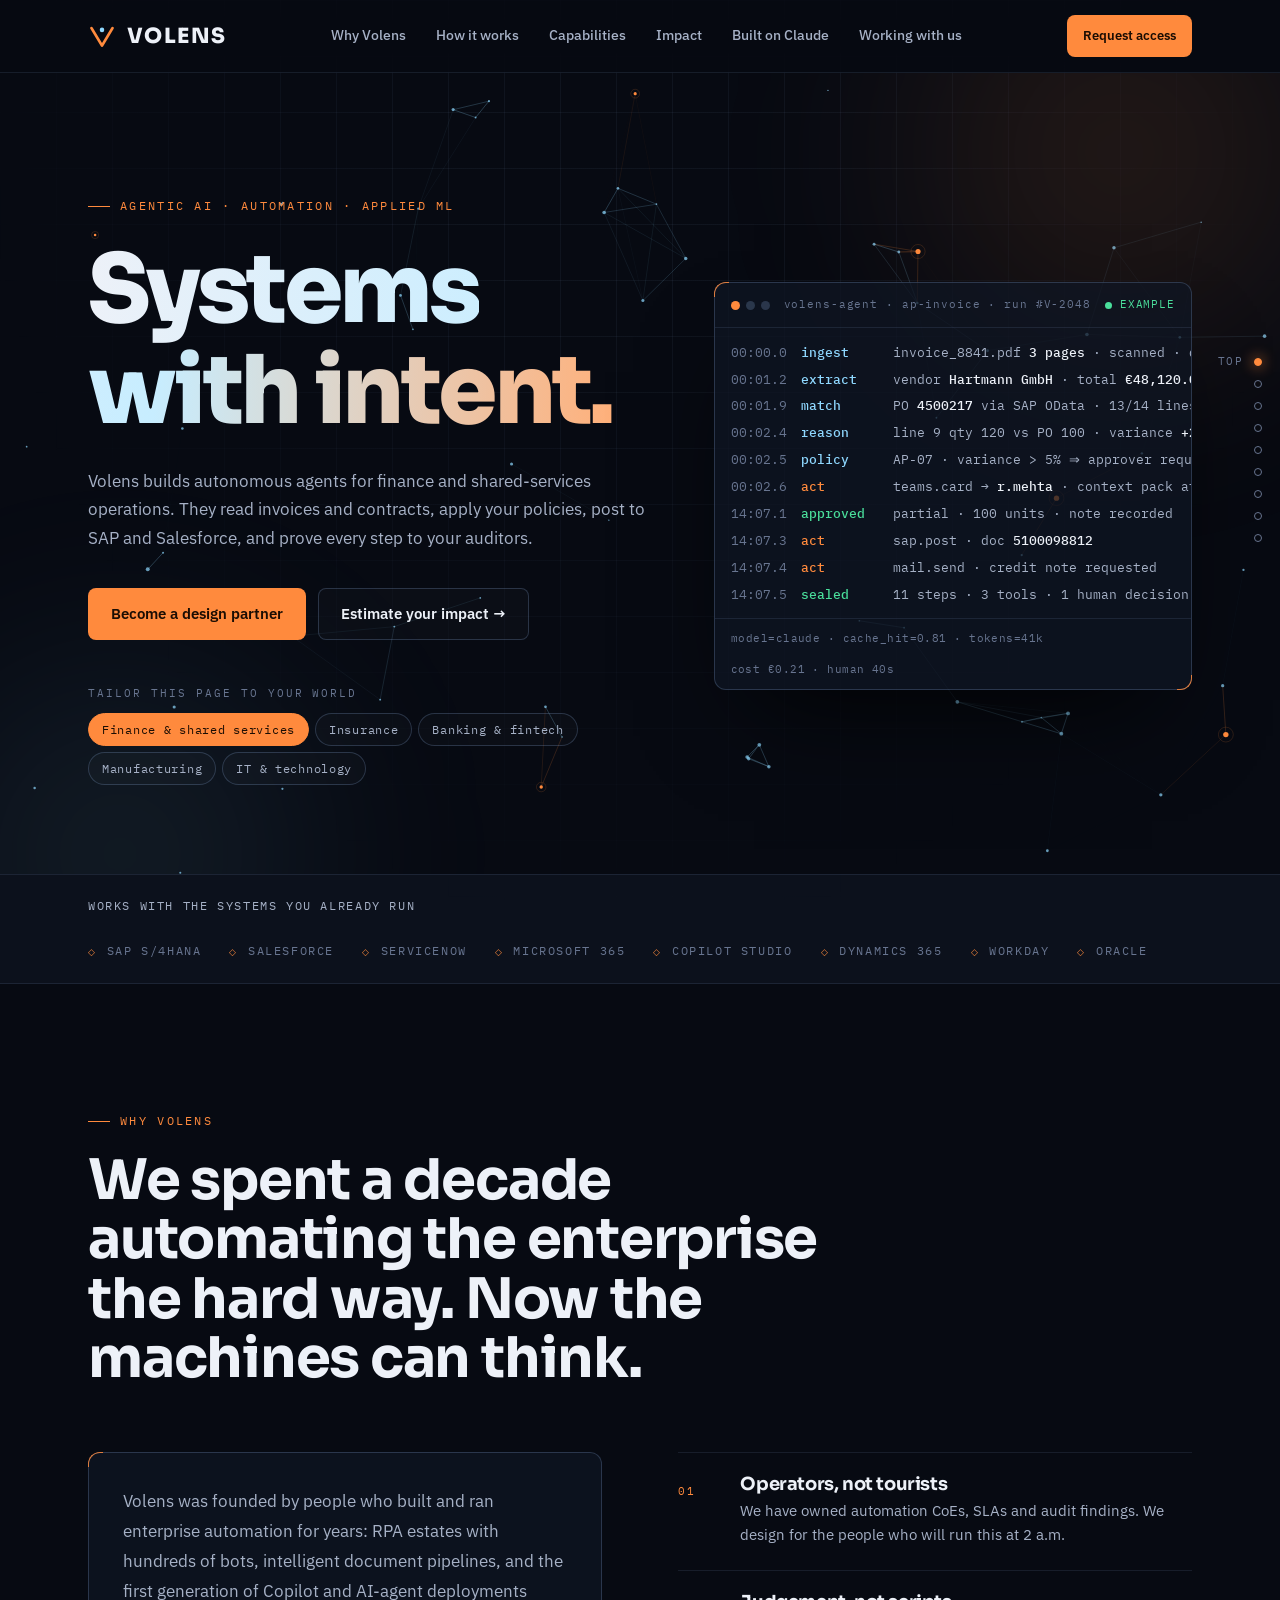
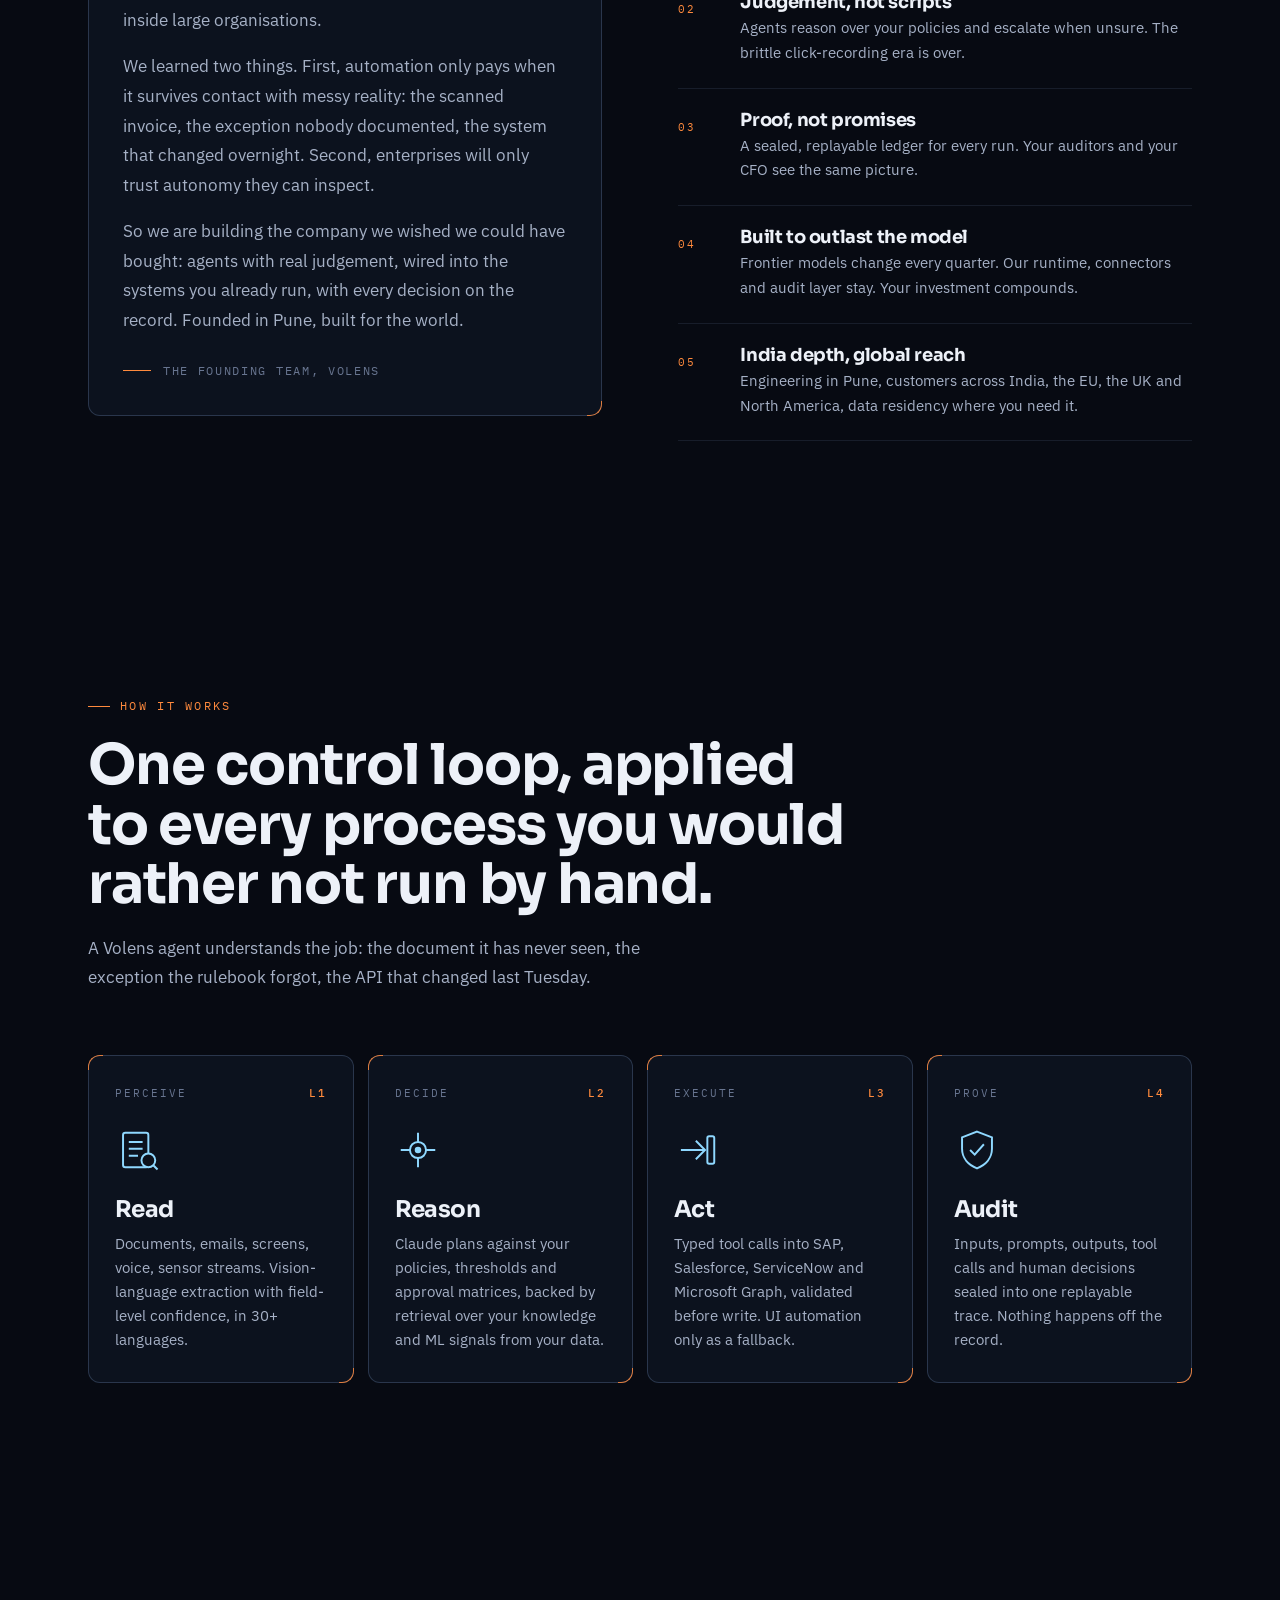
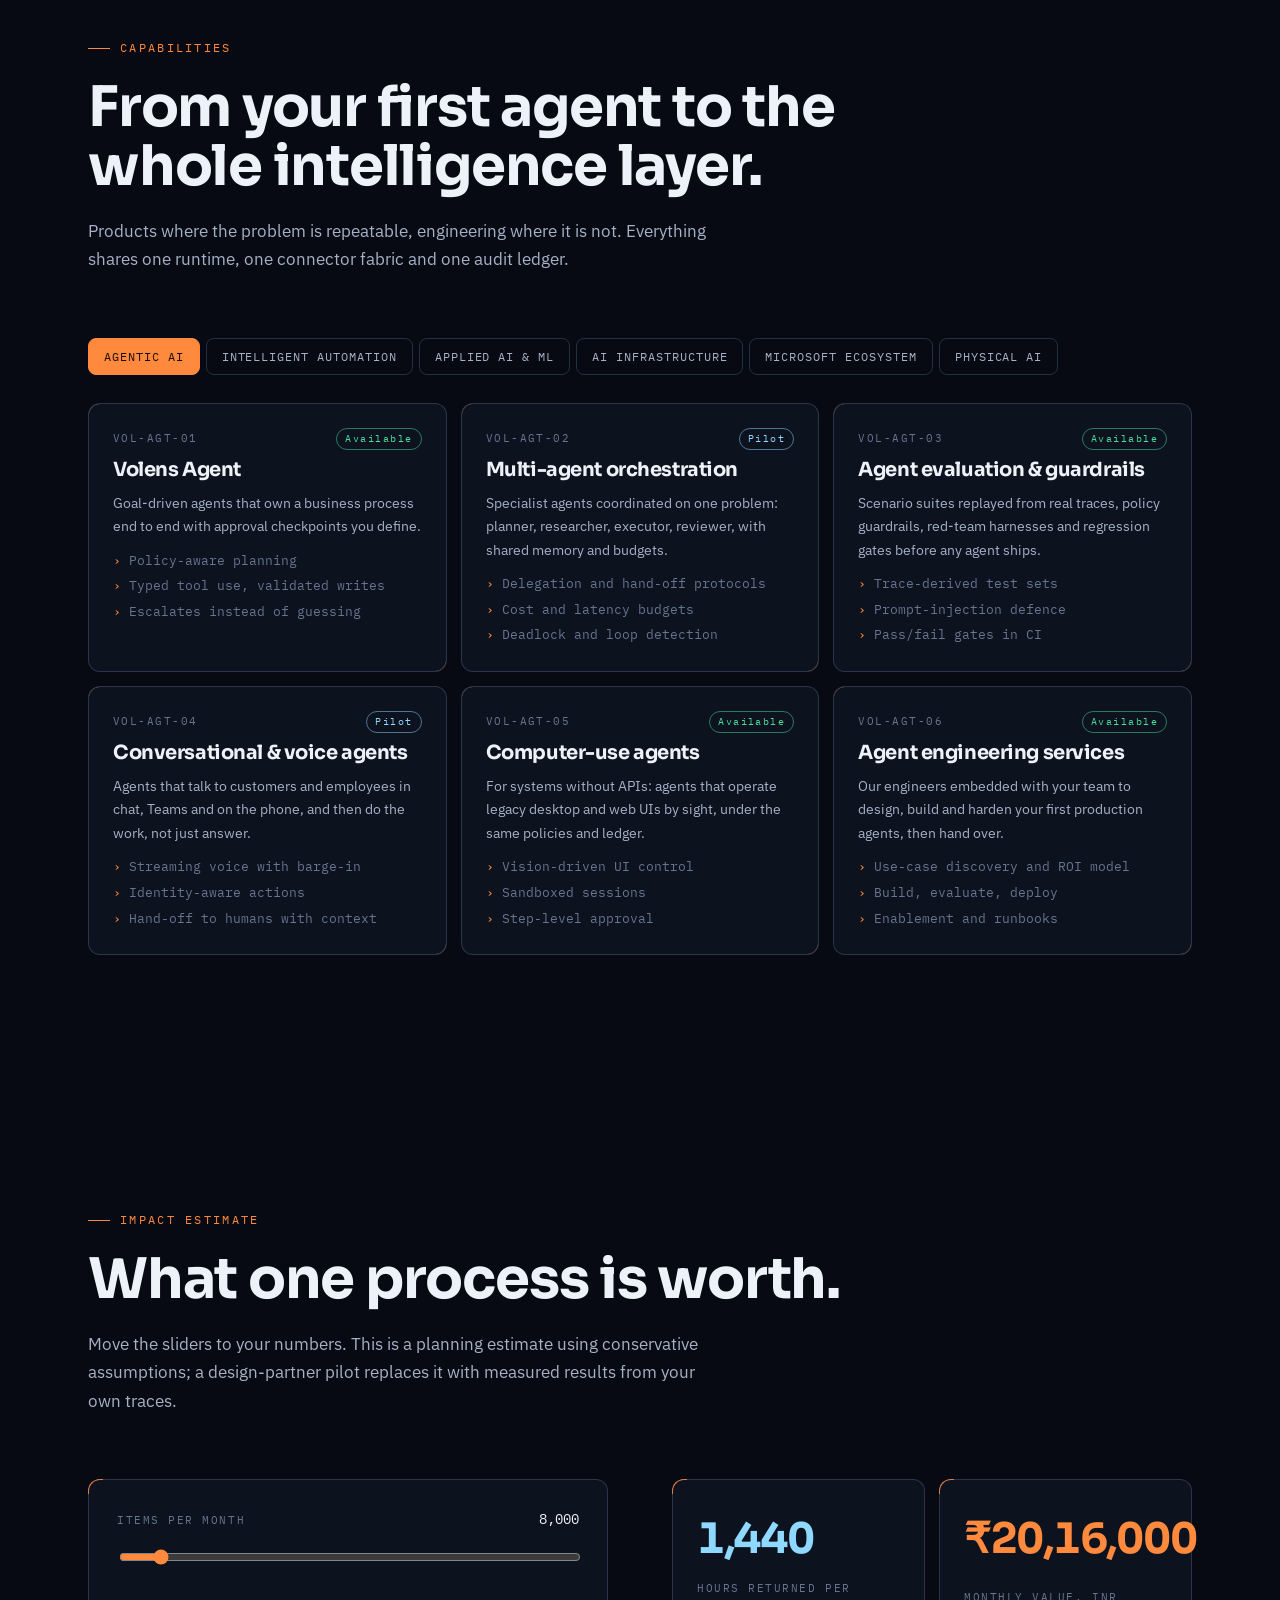
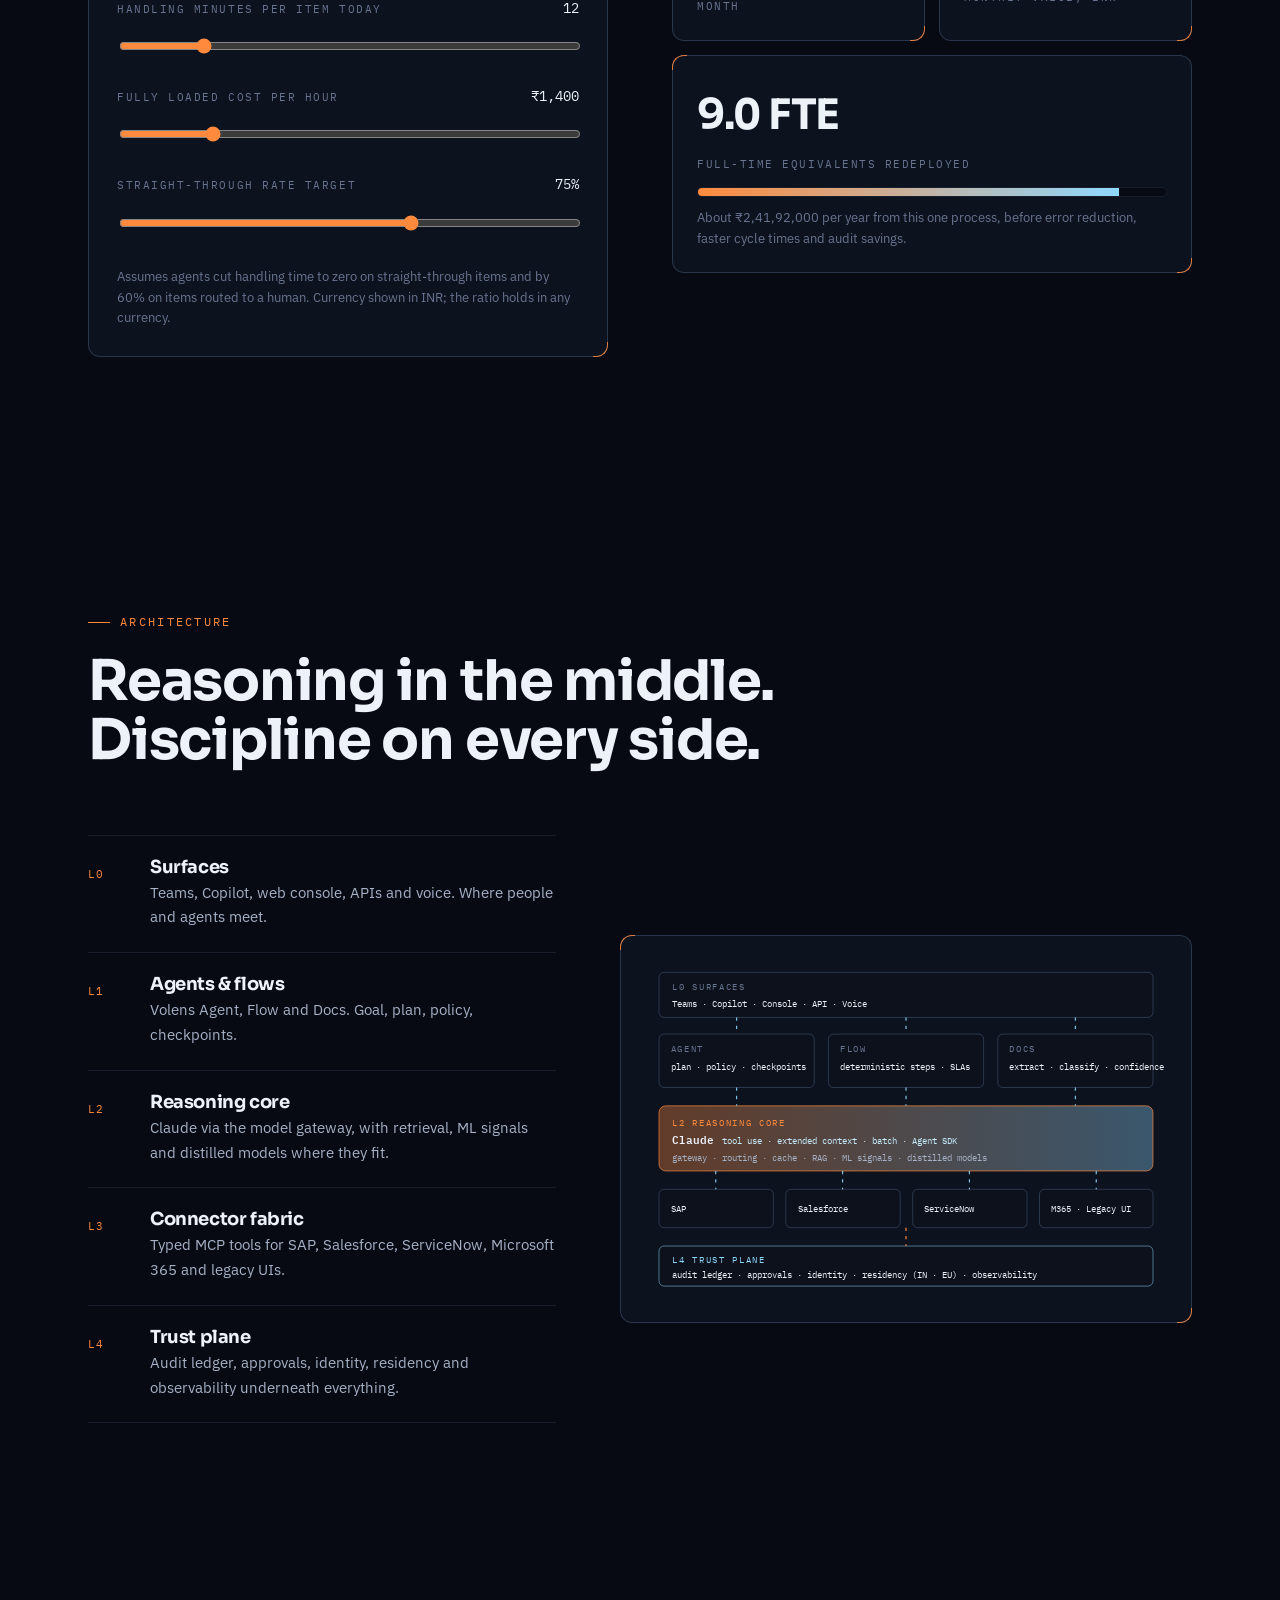
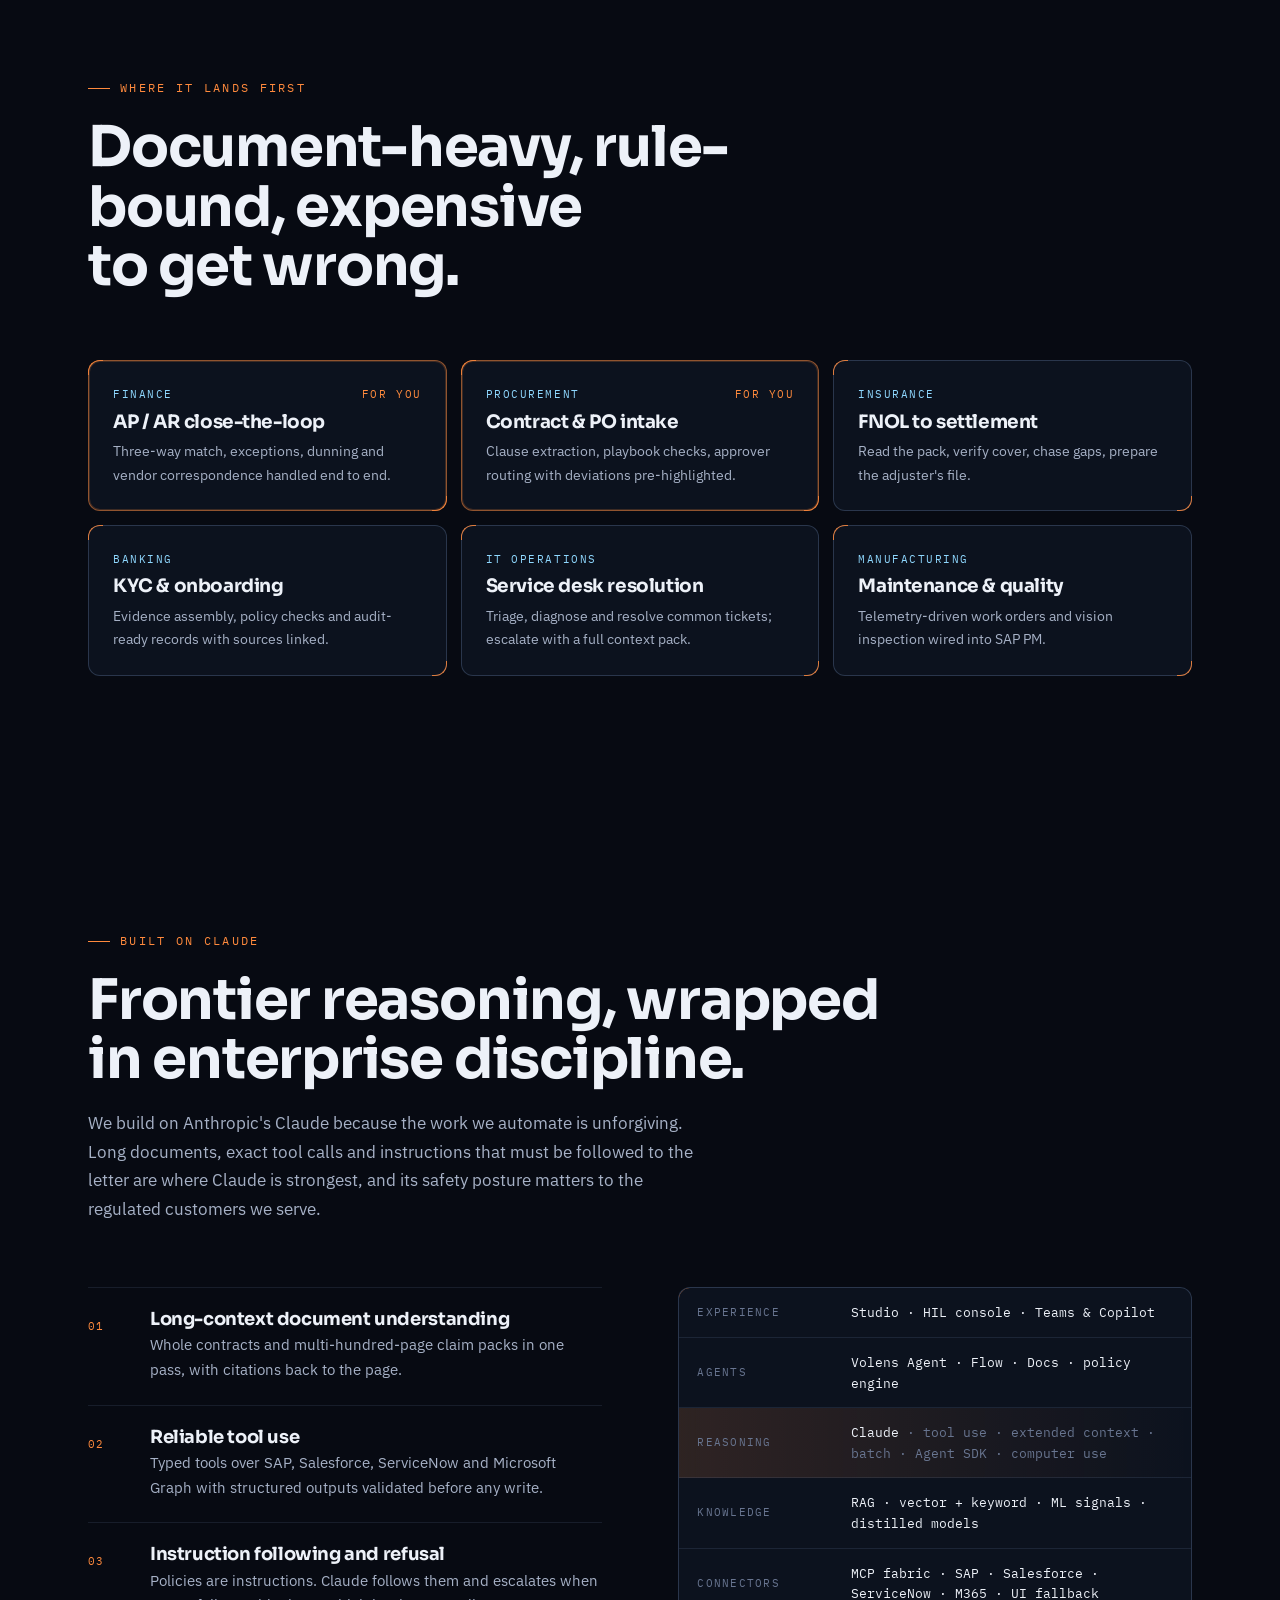
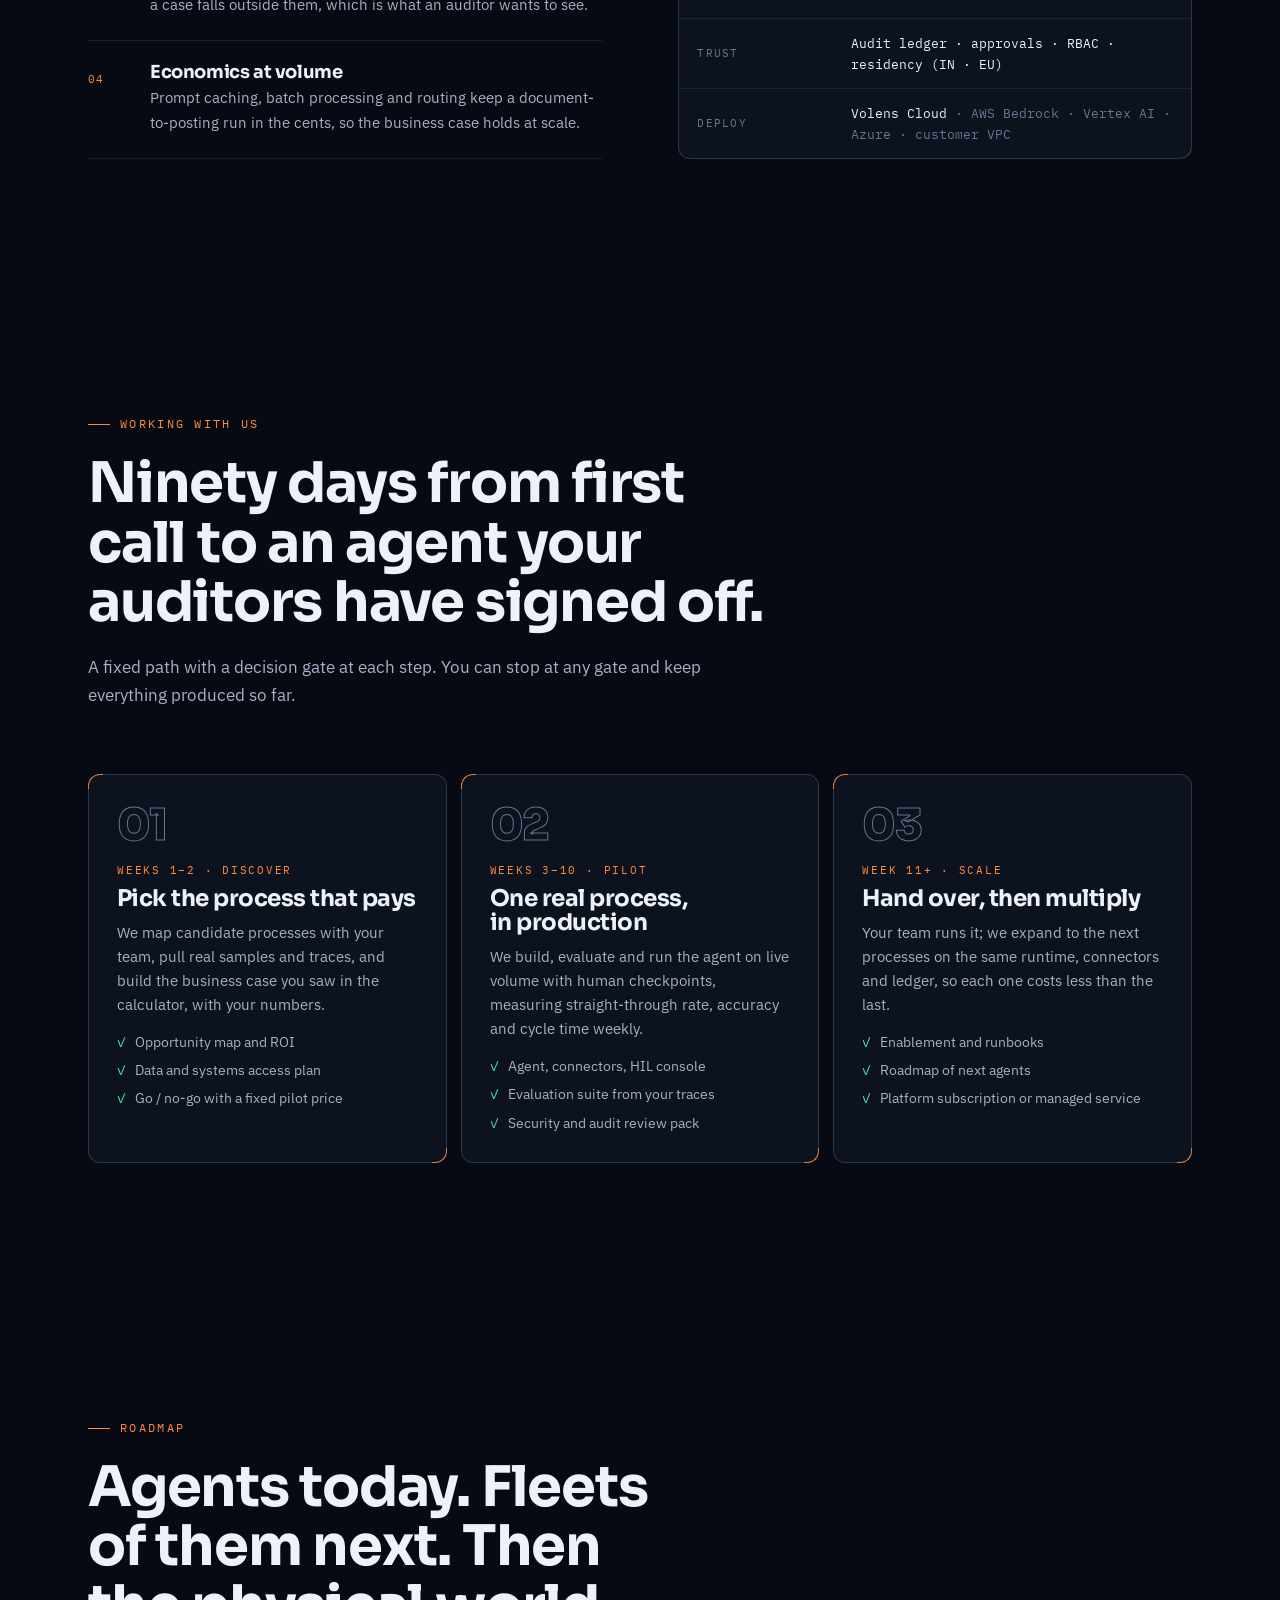
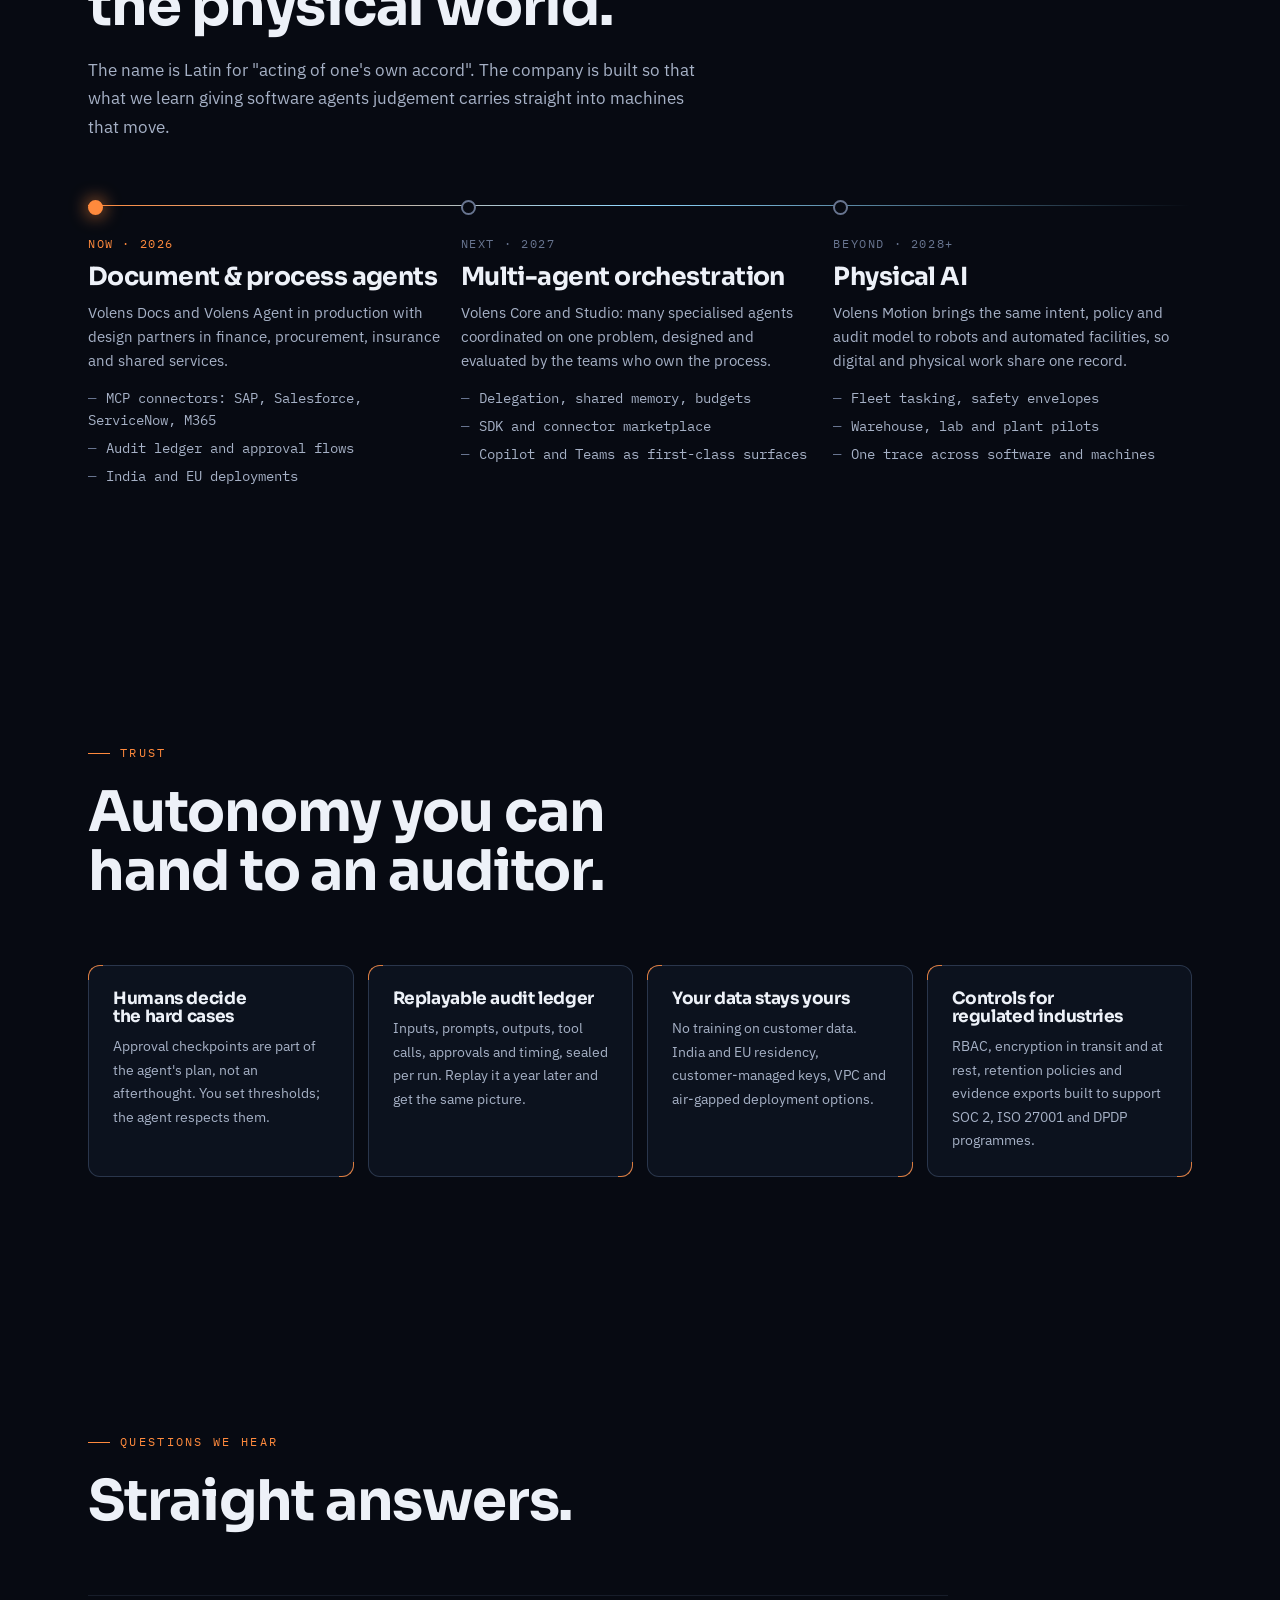
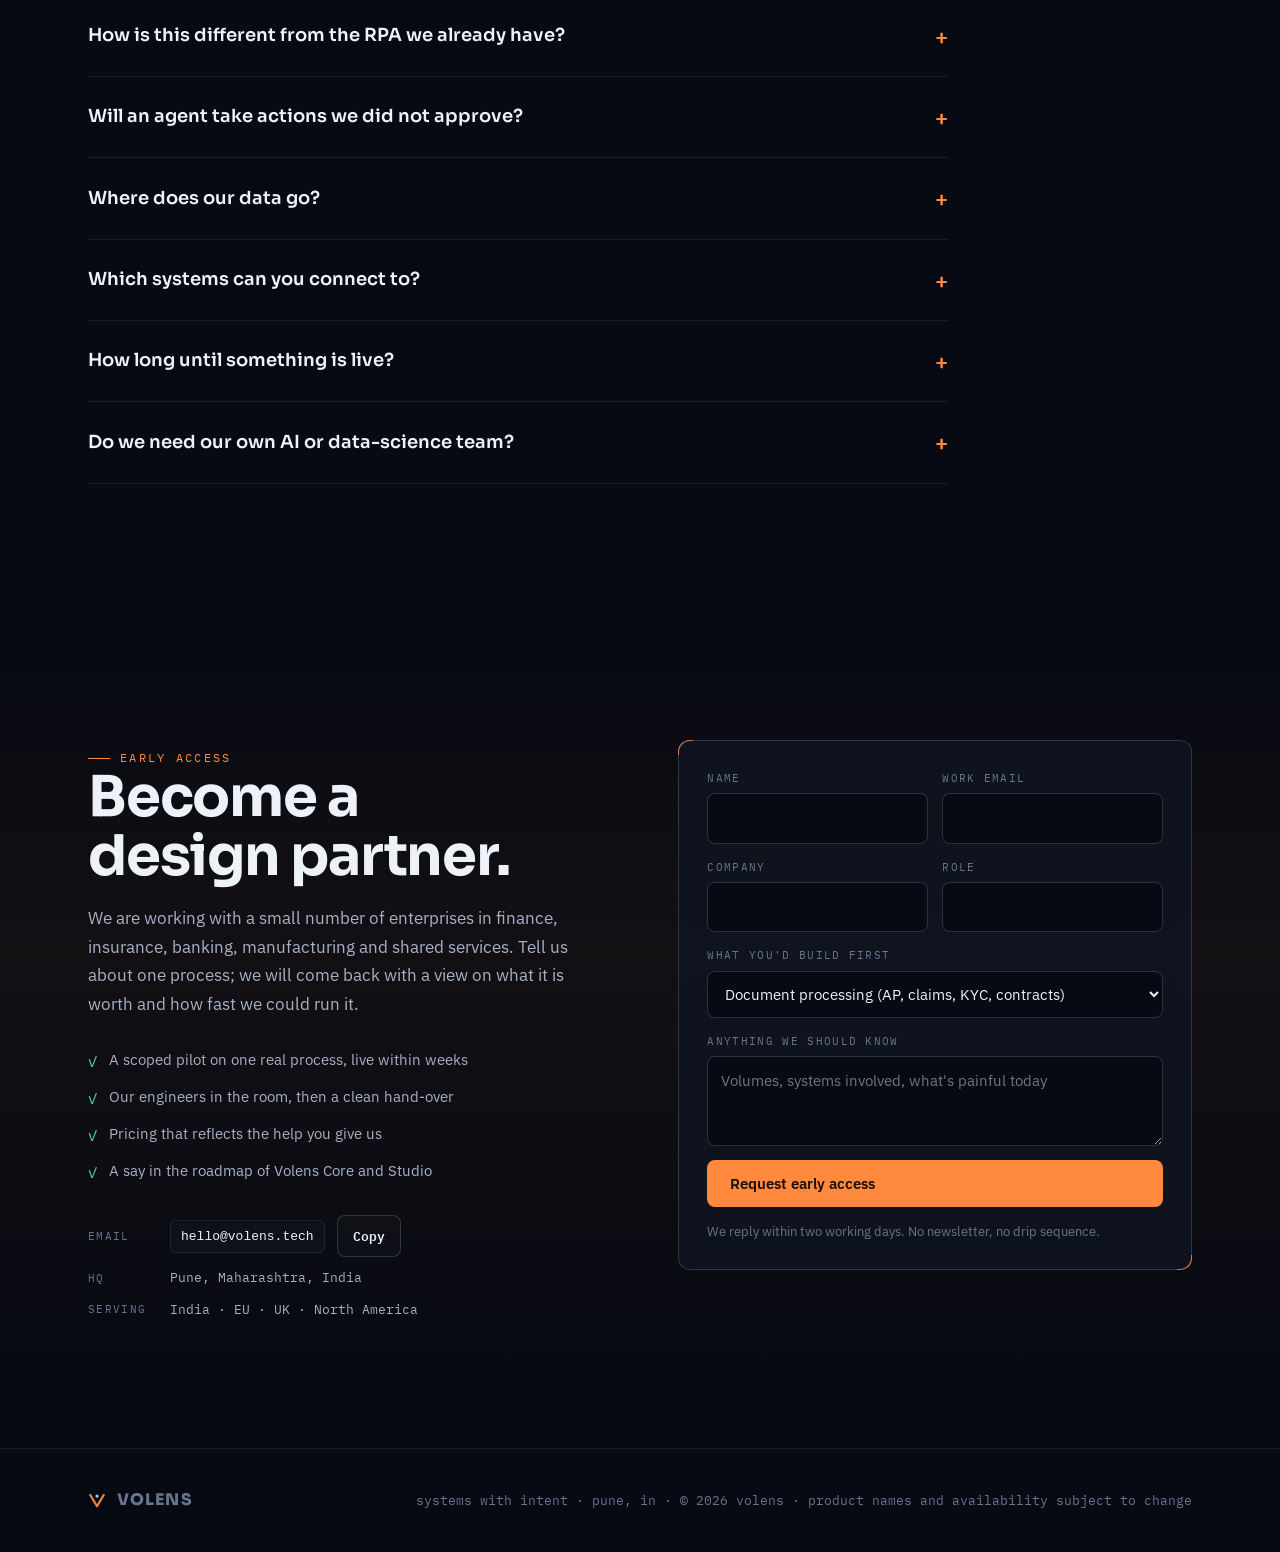
==== index.html @ 18ae202d "Add files via upload" ====
<!doctype html>
<html lang="en">
<head>
<meta charset="utf-8">
<meta name="viewport" content="width=device-width, initial-scale=1, viewport-fit=cover">
<title>Volens — Systems with intent</title>
<meta name="description" content="Volens builds autonomous agents and the AI systems around them for the enterprise: intelligent document processing, agentic automation, multi-agent orchestration and physical AI. Built on Claude. Pune, India.">
<link rel="canonical" href="https://volens.tech/">
<meta property="og:type" content="website">
<meta property="og:url" content="https://volens.tech/">
<meta property="og:title" content="Volens — Systems with intent">
<meta property="og:description" content="Autonomous agents for enterprise operations. Read, reason, act, prove. Built on Claude.">
<meta property="og:image" content="https://volens.tech/og.png">
<meta name="twitter:card" content="summary_large_image">
<meta name="theme-color" content="#070A12">
<link rel="icon" href="data:image/svg+xml,%3Csvg xmlns='http://www.w3.org/2000/svg' viewBox='0 0 32 32'%3E%3Crect width='32' height='32' rx='7' fill='%23070A12'/%3E%3Cpath d='M6 8 L16 26 L26 8' stroke='%23FF8A3D' stroke-width='3.4' fill='none' stroke-linejoin='round' stroke-linecap='round'/%3E%3Ccircle cx='16' cy='10' r='2.6' fill='%238FD8FF'/%3E%3C/svg%3E">
<style>
:root{padding-top:env(safe-area-inset-top,0px);padding-bottom:env(safe-area-inset-bottom,0px)}
img{max-width:100%}
[hidden]{display:none!important}
</style>
<link rel="preconnect" href="https://fonts.googleapis.com">
<link rel="stylesheet" href="https://fonts.googleapis.com/css2?family=Sora:wght@400;500;600;700;800&family=IBM+Plex+Sans:wght@400;500;600&family=IBM+Plex+Mono:wght@400;500;600&display=swap">
<style>
/* Layout: one dark, quiet "control room". Graphite-blue ground, fine engineering grid, glass panels with HUD brackets. Signal orange = intent and action; ice cyan = data and traces. Wide margins, large type, restrained motion. */
:root{
  --bg:#070A12; --bg-2:#0C111C; --bg-3:#111827; --glass:rgba(16,22,36,.74);
  --line:rgba(140,170,220,.12); --line-2:rgba(140,170,220,.24); --grid:rgba(140,170,220,.065);
  --fg:#EDF1F8; --fg-2:#A6B1C6; --fg-3:#687590;
  --signal:#FF8A3D; --signal-2:#FFB07A; --signal-ink:#1B0D03;
  --ice:#8FD8FF; --ice-2:#C7EDFF; --ok:#4ADE9B; --warn:#FBBF24;
  --font-display:"Sora","Avenir Next","Helvetica Neue",Arial,sans-serif;
  --font-body:"IBM Plex Sans","Segoe UI",Roboto,Helvetica,Arial,sans-serif;
  --font-mono:"IBM Plex Mono",ui-monospace,SFMono-Regular,Menlo,Consolas,monospace;
  color-scheme:dark;
}
*{box-sizing:border-box}
html{scroll-behavior:smooth}
body{margin:0;background:var(--bg);color:var(--fg);font-family:var(--font-body);font-size:16px;line-height:1.65;-webkit-font-smoothing:antialiased;overflow-x:hidden}
body::before{content:"";position:fixed;inset:0;z-index:0;pointer-events:none;background-image:linear-gradient(var(--grid) 1px,transparent 1px),linear-gradient(90deg,var(--grid) 1px,transparent 1px);background-size:56px 56px;mask-image:radial-gradient(ellipse at 50% 0%,#000 25%,transparent 75%)}
a{color:inherit;text-decoration:none}
img,svg,canvas{max-width:100%}
h1,h2,h3,h4{font-family:var(--font-display);line-height:1.06;margin:0;text-wrap:balance;letter-spacing:-.022em}
p{margin:0}
button{font-family:inherit}
.wrap{max-width:1200px;margin:0 auto;padding-inline:clamp(18px,4.5vw,48px);position:relative;z-index:1}
section{padding-block:clamp(80px,10vw,140px);position:relative}
.eyebrow{font-family:var(--font-mono);font-size:11.5px;letter-spacing:.2em;text-transform:uppercase;color:var(--signal);display:inline-flex;align-items:center;gap:10px}
.eyebrow::before{content:"";width:22px;height:1px;background:var(--signal)}
.lede{color:var(--fg-2);font-size:clamp(16.5px,1.35vw,19px);max-width:62ch}
.sec-head{display:grid;gap:20px;max-width:820px;margin-bottom:clamp(40px,5vw,64px)}
.sec-head h2{font-size:clamp(32px,4.4vw,56px);font-weight:700}
:focus-visible{outline:2px solid var(--signal);outline-offset:3px;border-radius:4px}
.grad{background:linear-gradient(94deg,var(--fg) 0%,var(--ice-2) 50%,var(--signal-2) 100%);-webkit-background-clip:text;background-clip:text;color:transparent}
.hl{color:var(--signal)}
.panel{position:relative;background:var(--glass);border:1px solid var(--line-2);border-radius:12px;backdrop-filter:blur(10px);min-width:0}
.panel::before,.panel::after{content:"";position:absolute;width:14px;height:14px;border-color:var(--signal);border-style:solid;opacity:.85}
.panel::before{top:-1px;left:-1px;border-width:1.5px 0 0 1.5px;border-radius:12px 0 0 0}
.panel::after{bottom:-1px;right:-1px;border-width:0 1.5px 1.5px 0;border-radius:0 0 12px 0}
.panel.plain::before,.panel.plain::after{display:none}

/* nav */
.nav{position:sticky;top:env(safe-area-inset-top,0px);z-index:30;background:color-mix(in srgb,var(--bg) 74%,transparent);backdrop-filter:blur(18px);border-bottom:1px solid var(--line)}
.nav .wrap{display:flex;align-items:center;justify-content:space-between;gap:16px;height:72px}
.brand{display:flex;align-items:center;gap:11px;font-family:var(--font-display);font-weight:800;font-size:21px;letter-spacing:.07em}
.nav-links{display:flex;gap:30px;font-size:14px;color:var(--fg-2);font-weight:500}
.nav-links a{position:relative;padding-block:6px}
.nav-links a::after{content:"";position:absolute;left:0;right:100%;bottom:0;height:1.5px;background:var(--signal);transition:right .25s ease}
.nav-links a:hover::after,.nav-links a.active::after{right:0}
.nav-links a:hover,.nav-links a.active{color:var(--fg)}
.nav-right{display:flex;align-items:center;gap:10px}
.burger{display:none;width:42px;height:42px;border:1px solid var(--line-2);border-radius:8px;background:transparent;color:var(--fg);cursor:pointer;place-items:center}
@media (max-width:900px){.nav-links{display:none}.burger{display:grid}.nav .btn{display:none}}
.sheet{display:none;position:fixed;inset:0;z-index:40;background:color-mix(in srgb,var(--bg) 92%,transparent);backdrop-filter:blur(20px);padding:calc(24px + env(safe-area-inset-top,0px)) 24px 32px}
.sheet.open{display:flex;flex-direction:column}
.sheet .top{display:flex;justify-content:space-between;align-items:center;margin-bottom:28px}
.sheet nav{display:grid;gap:4px}
.sheet nav a{font-family:var(--font-display);font-size:28px;font-weight:600;padding:12px 0;border-bottom:1px solid var(--line)}
.sheet .btn{margin-top:auto;justify-content:center}
.btn{display:inline-flex;align-items:center;gap:10px;padding:13px 22px;border-radius:8px;font-weight:600;font-size:14.5px;border:1px solid transparent;cursor:pointer;transition:transform .15s ease,box-shadow .2s ease,background .2s ease,border-color .2s ease}
.btn:hover{transform:translateY(-1px)}
.btn-primary{background:var(--signal);color:var(--signal-ink)}
.btn-primary:hover{background:var(--signal-2);box-shadow:0 10px 32px -10px rgba(255,138,61,.7)}
.btn-ghost{border-color:var(--line-2);color:var(--fg);background:rgba(255,255,255,.02)}
.btn-ghost:hover{border-color:var(--ice);box-shadow:0 0 26px -12px var(--ice)}
.btn-sm{padding:9px 15px;font-size:13px}

/* side index */
.index{position:fixed;right:18px;top:50%;transform:translateY(-50%);z-index:25;display:grid;gap:14px}
.index a{width:8px;height:8px;border-radius:50%;border:1px solid var(--fg-3);display:block;position:relative;transition:all .2s}
.index a.active{background:var(--signal);border-color:var(--signal);box-shadow:0 0 14px var(--signal)}
.index a span{position:absolute;right:18px;top:50%;transform:translateY(-50%);font-family:var(--font-mono);font-size:10.5px;letter-spacing:.14em;text-transform:uppercase;color:var(--fg-3);white-space:nowrap;opacity:0;transition:opacity .2s}
.index a:hover span,.index a.active span{opacity:1}
@media (max-width:1100px){.index{display:none}}

/* hero */
.hero{padding-block:clamp(72px,9vw,128px) clamp(56px,7vw,96px);overflow:hidden}
.hero canvas{position:absolute;inset:0;width:100%;height:100%;pointer-events:none;z-index:0}
.hero .glow{position:absolute;z-index:0;pointer-events:none;border-radius:50%;filter:blur(100px);opacity:.5}
.hero .glow.a{width:640px;height:640px;background:radial-gradient(circle,rgba(255,138,61,.32),transparent 65%);top:-240px;right:-160px}
.hero .glow.b{width:600px;height:600px;background:radial-gradient(circle,rgba(143,216,255,.26),transparent 65%);bottom:-280px;left:-180px}
.hero .wrap{display:grid;grid-template-columns:minmax(0,1.08fr) minmax(0,.92fr);gap:clamp(36px,5vw,80px);align-items:center}
@media (max-width:960px){.hero .wrap{grid-template-columns:1fr}}
.hero h1{font-size:clamp(46px,7.4vw,100px);font-weight:800;margin-top:24px;letter-spacing:-.038em}
.hero .lede{margin-top:26px;min-height:3.3em}
.hero-cta{display:flex;flex-wrap:wrap;gap:12px;margin-top:36px}
.persona{margin-top:44px;display:grid;gap:10px}
.persona .lbl{font-family:var(--font-mono);font-size:11px;letter-spacing:.18em;text-transform:uppercase;color:var(--fg-3)}
.seg{display:flex;flex-wrap:wrap;gap:6px}
.seg button{font-family:var(--font-mono);font-size:12px;letter-spacing:.06em;color:var(--fg-2);border:1px solid var(--line-2);background:rgba(255,255,255,.02);padding:8px 13px;border-radius:999px;cursor:pointer;transition:all .2s}
.seg button[aria-pressed="true"]{color:var(--signal-ink);background:var(--signal);border-color:var(--signal)}
.seg button:hover:not([aria-pressed="true"]){border-color:var(--ice);color:var(--fg)}

/* terminal */
.term{font-family:var(--font-mono);font-size:12.5px;line-height:1.75;box-shadow:0 50px 100px -40px rgba(0,0,0,.85)}
.term-bar{display:flex;align-items:center;justify-content:space-between;gap:10px;padding:12px 16px;border-bottom:1px solid var(--line);color:var(--fg-3);font-size:11px;letter-spacing:.08em;flex-wrap:wrap}
.term-bar .lights{display:flex;gap:6px}
.term-bar .lights i{width:9px;height:9px;border-radius:50%;background:var(--line-2);display:block}
.term-bar .lights i:first-child{background:var(--signal)}
.live{display:inline-flex;align-items:center;gap:8px;color:var(--ok)}
.dot{width:7px;height:7px;border-radius:50%;background:var(--ok);animation:pulse 2s infinite}
@keyframes pulse{0%{box-shadow:0 0 0 0 rgba(74,222,155,.55)}70%{box-shadow:0 0 0 9px transparent}100%{box-shadow:0 0 0 0 transparent}}
.term-body{padding:14px 16px 10px;overflow-x:auto;min-height:290px}
.term-body ol{list-style:none;margin:0;padding:0;display:grid;gap:5px;min-width:330px}
.term-body li{display:grid;grid-template-columns:58px 80px 1fr;gap:12px;align-items:baseline;animation:rowin .35s ease both}
@keyframes rowin{from{opacity:0;transform:translateX(-6px)}to{opacity:1;transform:none}}
.t{color:var(--fg-3)}
.k{color:var(--ice);font-weight:500}
.k.act{color:var(--signal)}
.k.ok{color:var(--ok)}
.v{color:var(--fg-2);white-space:nowrap}
.v b{color:var(--fg);font-weight:500}
.cursor{display:inline-block;width:7px;height:13px;background:var(--signal);vertical-align:-2px;margin-left:4px;animation:blink 1s steps(1) infinite}
@keyframes blink{50%{opacity:0}}
.term-foot{border-top:1px solid var(--line);padding:10px 16px;display:flex;justify-content:space-between;gap:12px;color:var(--fg-3);font-size:11px;flex-wrap:wrap;letter-spacing:.04em}

/* logos strip */
.strip{border-block:1px solid var(--line);background:var(--bg-2);padding-block:22px}
.strip .wrap{display:flex;align-items:center;gap:26px 40px;flex-wrap:wrap;justify-content:space-between;font-family:var(--font-mono);font-size:11.5px;letter-spacing:.14em;text-transform:uppercase;color:var(--fg-3)}
.strip .wrap > span:first-child{color:var(--fg-2)}
.strip .logos{display:flex;gap:28px;flex-wrap:wrap}
.strip .logos span::before{content:"◇";color:var(--signal);margin-right:10px;font-size:9px}

/* why */
.why{display:grid;grid-template-columns:minmax(0,1fr) minmax(0,1fr);gap:clamp(36px,6vw,90px);align-items:start}
@media (max-width:900px){.why{grid-template-columns:1fr}}
.note{padding:34px;font-size:17px;line-height:1.75;color:var(--fg-2)}
.note p + p{margin-top:16px}
.note .sig{margin-top:24px;font-family:var(--font-mono);font-size:12px;letter-spacing:.14em;text-transform:uppercase;color:var(--fg-3);display:flex;align-items:center;gap:12px}
.note .sig::before{content:"";width:28px;height:1px;background:var(--signal)}
.pillars{display:grid;gap:0;border-top:1px solid var(--line)}
.pillar{display:grid;grid-template-columns:44px 1fr;gap:18px;padding:22px 0;border-bottom:1px solid var(--line)}
.pillar .n{font-family:var(--font-mono);font-size:11px;color:var(--signal);padding-top:7px;letter-spacing:.12em}
.pillar h4{font-size:18px;font-weight:700;margin-bottom:4px}
.pillar p{color:var(--fg-2);font-size:15px}

/* loop */
.loop{display:grid;grid-template-columns:repeat(4,minmax(0,1fr));gap:14px}
@media (max-width:960px){.loop{grid-template-columns:repeat(2,minmax(0,1fr))}}
@media (max-width:520px){.loop{grid-template-columns:1fr}}
.loop .panel{padding:28px 26px 30px;transition:transform .25s ease,border-color .25s ease}
.loop .panel:hover{transform:translateY(-4px);border-color:rgba(143,216,255,.45)}
.loop .step{font-family:var(--font-mono);font-size:11px;color:var(--fg-3);letter-spacing:.18em;display:flex;justify-content:space-between}
.loop .step b{color:var(--signal);font-weight:500}
.loop .glyph{width:46px;height:46px;color:var(--ice);margin:24px 0 18px}
.loop h3{font-size:23px;font-weight:700;margin-bottom:10px}
.loop p{color:var(--fg-2);font-size:14.5px}

/* capability matrix */
.tabs{display:flex;gap:6px;flex-wrap:wrap;margin-bottom:28px}
.tab{font-family:var(--font-mono);font-size:12px;letter-spacing:.08em;text-transform:uppercase;color:var(--fg-2);border:1px solid var(--line-2);background:transparent;padding:10px 15px;border-radius:8px;cursor:pointer;transition:all .2s ease}
.tab[aria-selected="true"]{color:var(--signal-ink);background:var(--signal);border-color:var(--signal)}
.tab:hover:not([aria-selected="true"]){border-color:var(--ice);color:var(--fg)}
.matrix{display:grid;grid-template-columns:repeat(3,minmax(0,1fr));gap:14px}
@media (max-width:960px){.matrix{grid-template-columns:repeat(2,minmax(0,1fr))}}
@media (max-width:560px){.matrix{grid-template-columns:1fr}}
.cap{padding:24px 24px 26px;display:grid;gap:10px;align-content:start;transition:transform .25s ease,border-color .25s ease;overflow:hidden}
.cap:hover{transform:translateY(-4px);border-color:rgba(143,216,255,.45)}
.cap .spot{position:absolute;inset:0;pointer-events:none;background:radial-gradient(280px circle at var(--mx,50%) var(--my,50%),rgba(143,216,255,.11),transparent 60%);opacity:0;transition:opacity .25s}
.cap:hover .spot{opacity:1}
.cap .code{font-family:var(--font-mono);font-size:10.5px;letter-spacing:.14em;color:var(--fg-3);display:flex;justify-content:space-between;align-items:center}
.cap .code em{font-style:normal;padding:2px 8px;border-radius:999px;border:1px solid var(--line-2);font-size:10px}
.cap .code em.now{color:var(--ok);border-color:rgba(74,222,155,.5)}
.cap .code em.pilot{color:var(--ice);border-color:rgba(143,216,255,.5)}
.cap .code em.soon{color:var(--signal);border-color:rgba(255,138,61,.5)}
.cap h3{font-size:19.5px;font-weight:700}
.cap p{color:var(--fg-2);font-size:14.2px}
.cap ul{margin:2px 0 0;padding:0;list-style:none;display:grid;gap:5px;font-size:12.5px;color:var(--fg-3);font-family:var(--font-mono)}
.cap ul li::before{content:"›";color:var(--signal);margin-right:8px}
.pane[hidden]{display:none}

/* calculator */
.calc{display:grid;grid-template-columns:minmax(0,1fr) minmax(0,1fr);gap:clamp(32px,5vw,72px);align-items:start}
@media (max-width:900px){.calc{grid-template-columns:1fr}}
.calc form{padding:28px;display:grid;gap:18px}
.range label{display:flex;justify-content:space-between;align-items:baseline;font-family:var(--font-mono);font-size:11px;letter-spacing:.14em;text-transform:uppercase;color:var(--fg-3);margin-bottom:10px}
.range label output{color:var(--fg);font-size:14px;letter-spacing:0;font-variant-numeric:tabular-nums}
input[type=range]{width:100%;accent-color:var(--signal);height:28px}
.results{display:grid;grid-template-columns:1fr 1fr;gap:14px}
@media (max-width:480px){.results{grid-template-columns:1fr}}
.res{padding:24px;display:grid;gap:6px}
.res .big{font-family:var(--font-display);font-size:clamp(28px,3.4vw,42px);font-weight:700;letter-spacing:-.03em;font-variant-numeric:tabular-nums}
.res .big.ice{color:var(--ice)}
.res .big.sig{color:var(--signal)}
.res .lbl{font-family:var(--font-mono);font-size:11px;letter-spacing:.14em;text-transform:uppercase;color:var(--fg-3)}
.res.wide{grid-column:1/-1}
.bar{height:10px;border-radius:999px;background:var(--bg);border:1px solid var(--line);overflow:hidden;margin-top:8px}
.bar i{display:block;height:100%;background:linear-gradient(90deg,var(--signal),var(--ice));width:0;transition:width .6s cubic-bezier(.2,.7,.2,1)}
.assume{font-size:12.5px;color:var(--fg-3);margin-top:4px}

/* architecture */
.arch{display:grid;grid-template-columns:minmax(0,.9fr) minmax(0,1.1fr);gap:clamp(32px,5vw,72px);align-items:center}
@media (max-width:960px){.arch{grid-template-columns:1fr}}
.arch svg{width:100%;height:auto;display:block}
@keyframes flow{to{stroke-dashoffset:-40}}
.flow{stroke-dasharray:4 6;animation:flow 1.6s linear infinite}

/* path */
.path{display:grid;grid-template-columns:repeat(3,minmax(0,1fr));gap:14px;position:relative}
@media (max-width:900px){.path{grid-template-columns:1fr}}
.path .panel{padding:28px}
.path .n{font-family:var(--font-display);font-size:44px;font-weight:800;letter-spacing:-.04em;color:transparent;-webkit-text-stroke:1px var(--fg-3);line-height:1}
.path .when{font-family:var(--font-mono);font-size:11px;letter-spacing:.16em;text-transform:uppercase;color:var(--signal);margin-top:14px}
.path h3{font-size:23px;font-weight:700;margin:8px 0 10px}
.path p{color:var(--fg-2);font-size:14.5px}
.path ul{margin:14px 0 0;padding:0;list-style:none;display:grid;gap:6px;font-size:13.5px;color:var(--fg-2)}
.path ul li::before{content:"✓";color:var(--ok);margin-right:10px;font-family:var(--font-mono)}

/* use cases */
.cases{display:grid;grid-template-columns:repeat(3,minmax(0,1fr));gap:14px}
@media (max-width:960px){.cases{grid-template-columns:repeat(2,minmax(0,1fr))}}
@media (max-width:560px){.cases{grid-template-columns:1fr}}
.case{padding:24px;display:grid;gap:8px;align-content:start;transition:border-color .25s,transform .25s}
.case:hover{transform:translateY(-3px)}
.case.featured{border-color:rgba(255,138,61,.55);box-shadow:0 0 0 1px rgba(255,138,61,.2) inset}
.case .dom{font-family:var(--font-mono);font-size:11px;color:var(--ice);letter-spacing:.14em;text-transform:uppercase;display:flex;justify-content:space-between}
.case.featured .dom::after{content:"for you";color:var(--signal)}
.case h3{font-size:18.5px;font-weight:700}
.case p{color:var(--fg-2);font-size:14.2px}

/* claude */
.split{display:grid;grid-template-columns:minmax(0,1fr) minmax(0,1fr);gap:clamp(32px,6vw,80px);align-items:start}
@media (max-width:900px){.split{grid-template-columns:1fr}}
.stack{font-family:var(--font-mono);font-size:12.5px;overflow:hidden}
.stack .row{display:grid;grid-template-columns:140px 1fr;gap:14px;padding:14px 18px;border-bottom:1px solid var(--line);align-items:center}
.stack .row:last-child{border-bottom:0}
.stack .row.on{background:linear-gradient(90deg,rgba(255,138,61,.14),transparent)}
.stack .lbl{color:var(--fg-3);letter-spacing:.12em;font-size:10.5px;text-transform:uppercase}
.stack .val{color:var(--fg);min-width:0}
.stack .val span{color:var(--fg-3)}
@media (max-width:480px){.stack .row{grid-template-columns:1fr;gap:4px}}

/* roadmap */
.road{display:grid;grid-template-columns:repeat(3,minmax(0,1fr));gap:14px;position:relative}
@media (max-width:900px){.road{grid-template-columns:1fr}}
.road::before{content:"";position:absolute;left:0;right:0;top:0;height:1px;background:linear-gradient(90deg,var(--signal),var(--ice),transparent)}
@media (max-width:900px){.road::before{display:none}}
.phase{padding:30px 0 0;position:relative;min-width:0}
.phase::before{content:"";position:absolute;top:-5px;left:0;width:11px;height:11px;border-radius:50%;background:var(--bg);border:2px solid var(--fg-3)}
.phase.now::before{background:var(--signal);border-color:var(--signal);box-shadow:0 0 18px var(--signal)}
.phase .when{font-family:var(--font-mono);font-size:11.5px;letter-spacing:.14em;color:var(--fg-3);text-transform:uppercase}
.phase.now .when{color:var(--signal)}
.phase h3{font-size:25px;font-weight:700;margin:10px 0}
.phase p{color:var(--fg-2);font-size:14.5px}
.phase ul{margin:14px 0 0;padding:0;list-style:none;display:grid;gap:6px;font-size:13.5px;color:var(--fg-2);font-family:var(--font-mono)}
.phase ul li::before{content:"—";color:var(--fg-3);margin-right:10px}

/* trust + faq */
.trust{display:grid;grid-template-columns:repeat(4,minmax(0,1fr));gap:14px}
@media (max-width:900px){.trust{grid-template-columns:repeat(2,minmax(0,1fr))}}
@media (max-width:520px){.trust{grid-template-columns:1fr}}
.trust .panel{padding:24px}
.trust h4{font-size:17px;font-weight:700;margin-bottom:8px}
.trust p{color:var(--fg-2);font-size:14.2px}
.faq{display:grid;gap:0;border-top:1px solid var(--line);max-width:860px}
details{border-bottom:1px solid var(--line)}
summary{cursor:pointer;list-style:none;display:flex;justify-content:space-between;align-items:center;gap:20px;padding:22px 0;font-family:var(--font-display);font-size:18px;font-weight:600}
summary::-webkit-details-marker{display:none}
summary::after{content:"+";font-family:var(--font-mono);color:var(--signal);font-size:22px;transition:transform .25s}
details[open] summary::after{transform:rotate(45deg)}
details p{color:var(--fg-2);padding-bottom:22px;max-width:70ch;font-size:15px}

/* access */
.access{background:linear-gradient(180deg,transparent,rgba(255,138,61,.05) 40%,transparent)}
.access .wrap{display:grid;grid-template-columns:minmax(0,1fr) minmax(0,1fr);gap:clamp(32px,6vw,80px);align-items:start}
@media (max-width:900px){.access .wrap{grid-template-columns:1fr}}
.access h2{font-size:clamp(32px,4.4vw,56px);font-weight:700}
.access .lede{margin-top:18px}
form.lead{display:grid;gap:14px;padding:28px}
.f2{display:grid;grid-template-columns:1fr 1fr;gap:14px}
@media (max-width:520px){.f2{grid-template-columns:1fr}}
.lead label{display:grid;gap:6px;font-size:11px;color:var(--fg-3);font-family:var(--font-mono);letter-spacing:.12em;text-transform:uppercase}
input[type=text],input[type=email],select,textarea{font:inherit;font-family:var(--font-body);font-size:15px;color:var(--fg);background:var(--bg);border:1px solid var(--line-2);border-radius:8px;padding:12px 13px;width:100%;min-width:0}
textarea{resize:vertical;min-height:90px}
input:focus,select:focus,textarea:focus{outline:2px solid var(--signal);outline-offset:0;border-color:transparent}
.fine{font-size:12.5px;color:var(--fg-3)}
.sent{display:none;background:rgba(74,222,155,.1);border:1px solid rgba(74,222,155,.45);border-radius:10px;padding:20px;color:var(--fg)}
.contact{margin-top:30px;display:grid;gap:10px;font-family:var(--font-mono);font-size:13px;color:var(--fg-2)}
.contact .row{display:flex;align-items:center;gap:12px;flex-wrap:wrap}
.contact .row > span:first-child{color:var(--fg-3);font-size:11px;letter-spacing:.12em;text-transform:uppercase;min-width:70px}
.contact code{background:var(--bg-2);border:1px solid var(--line);padding:5px 10px;border-radius:6px;color:var(--fg);user-select:all}
.gets{margin-top:30px;display:grid;gap:10px}
.gets div{display:flex;gap:12px;align-items:flex-start;font-size:15px;color:var(--fg-2)}
.gets div::before{content:"✓";color:var(--ok);font-family:var(--font-mono);margin-top:2px}

footer{border-top:1px solid var(--line);padding-block:38px;color:var(--fg-3);font-size:12.5px;position:relative;z-index:1;font-family:var(--font-mono)}
footer .wrap{display:flex;justify-content:space-between;gap:16px;flex-wrap:wrap;align-items:center}
footer .brand{font-size:16px}
.totop{position:fixed;right:18px;bottom:calc(18px + env(safe-area-inset-bottom,0px));z-index:25;width:42px;height:42px;border-radius:50%;border:1px solid var(--line-2);background:var(--glass);color:var(--fg);display:grid;place-items:center;cursor:pointer;opacity:0;pointer-events:none;transition:opacity .25s}
.totop.show{opacity:1;pointer-events:auto}

.reveal{opacity:1;transform:none}
@media (prefers-reduced-motion:no-preference){
  .reveal{animation:rise .9s cubic-bezier(.2,.7,.2,1) both}
  @keyframes rise{from{opacity:0;transform:translateY(18px)}to{opacity:1;transform:none}}
  .hero .reveal:nth-child(2){animation-delay:.15s}
}
@media (prefers-reduced-motion:reduce){.dot,.cursor,.flow,.term-body li{animation:none}.btn:hover,.cap:hover,.case:hover,.loop .panel:hover{transform:none}html{scroll-behavior:auto}}
</style>
</head>
<body>
<header class="nav">
  <div class="wrap">
    <a class="brand" href="#top" aria-label="Volens home">
      <svg viewBox="0 0 32 32" width="28" height="28" fill="none" aria-hidden="true"><path d="M4 7 L16 27 L28 7" stroke="var(--signal)" stroke-width="3.2" stroke-linejoin="round" stroke-linecap="round"/><circle cx="16" cy="9" r="2.6" fill="var(--ice)"/></svg>
      VOLENS
    </a>
    <nav class="nav-links" aria-label="Sections">
      <a href="#why" data-sec="why">Why Volens</a>
      <a href="#how" data-sec="how">How it works</a>
      <a href="#capabilities" data-sec="capabilities">Capabilities</a>
      <a href="#impact" data-sec="impact">Impact</a>
      <a href="#claude" data-sec="claude">Built on Claude</a>
      <a href="#path" data-sec="path">Working with us</a>
    </nav>
    <div class="nav-right">
      <a class="btn btn-primary btn-sm" href="#access">Request access</a>
      <button class="burger" id="burger" aria-label="Open menu" aria-expanded="false"><svg width="18" height="18" viewBox="0 0 18 18" fill="none" stroke="currentColor" stroke-width="1.8"><path d="M2 5h14M2 9h14M2 13h14"/></svg></button>
    </div>
  </div>
</header>
<div class="sheet" id="sheet" aria-hidden="true">
  <div class="top"><span class="brand">VOLENS</span><button class="burger" id="close" aria-label="Close menu" style="display:grid"><svg width="18" height="18" viewBox="0 0 18 18" fill="none" stroke="currentColor" stroke-width="1.8"><path d="M3 3l12 12M15 3L3 15"/></svg></button></div>
  <nav>
    <a href="#why">Why Volens</a><a href="#how">How it works</a><a href="#capabilities">Capabilities</a><a href="#impact">Impact</a><a href="#claude">Built on Claude</a><a href="#path">Working with us</a><a href="#faq">FAQ</a>
  </nav>
  <a class="btn btn-primary" href="#access">Request early access</a>
</div>

<nav class="index" aria-label="Page index">
  <a href="#top" data-sec="top"><span>Top</span></a>
  <a href="#why" data-sec="why"><span>Why</span></a>
  <a href="#how" data-sec="how"><span>How</span></a>
  <a href="#capabilities" data-sec="capabilities"><span>Capabilities</span></a>
  <a href="#impact" data-sec="impact"><span>Impact</span></a>
  <a href="#arch" data-sec="arch"><span>Architecture</span></a>
  <a href="#claude" data-sec="claude"><span>Claude</span></a>
  <a href="#path" data-sec="path"><span>Path</span></a>
  <a href="#access" data-sec="access"><span>Access</span></a>
</nav>

<section class="hero" id="top">
  <canvas id="field" aria-hidden="true"></canvas>
  <div class="glow a"></div><div class="glow b"></div>
  <div class="wrap">
    <div class="reveal">
      <span class="eyebrow">Agentic AI · Automation · Applied ML</span>
      <h1><span class="grad">Systems with intent.</span></h1>
      <p class="lede" id="heroLede">Volens builds autonomous agents for enterprise operations. They read your documents, reason over your rules, act in your systems and prove every step.</p>
      <div class="hero-cta">
        <a class="btn btn-primary" href="#access">Become a design partner</a>
        <a class="btn btn-ghost" href="#impact">Estimate your impact →</a>
      </div>
      <div class="persona">
        <div class="lbl">Tailor this page to your world</div>
        <div class="seg" id="seg" role="group" aria-label="Choose your industry">
          <button aria-pressed="true" data-p="finance">Finance &amp; shared services</button>
          <button aria-pressed="false" data-p="insurance">Insurance</button>
          <button aria-pressed="false" data-p="banking">Banking &amp; fintech</button>
          <button aria-pressed="false" data-p="manufacturing">Manufacturing</button>
          <button aria-pressed="false" data-p="it">IT &amp; technology</button>
        </div>
      </div>
    </div>
    <div class="reveal">
      <div class="panel term" role="figure" aria-label="Example agent run">
        <div class="term-bar">
          <span class="lights"><i></i><i></i><i></i></span>
          <span id="termTitle">volens-agent · ap-invoice · run #V-2048</span>
          <span class="live"><span class="dot"></span>EXAMPLE</span>
        </div>
        <div class="term-body"><ol id="termLog"></ol></div>
        <div class="term-foot">
          <span id="termMeta">model=claude · cache_hit=0.81 · tokens=41k</span>
          <span id="termCost">cost €0.21 · human 40s</span>
        </div>
      </div>
    </div>
  </div>
</section>

<div class="strip">
  <div class="wrap">
    <span>Works with the systems you already run</span>
    <div class="logos"><span>SAP S/4HANA</span><span>Salesforce</span><span>ServiceNow</span><span>Microsoft 365</span><span>Copilot Studio</span><span>Dynamics 365</span><span>Workday</span><span>Oracle</span></div>
  </div>
</div>

<section id="why">
  <div class="wrap">
    <div class="sec-head">
      <span class="eyebrow">Why Volens</span>
      <h2>We spent a decade automating the enterprise the hard way. Now the machines can think.</h2>
    </div>
    <div class="why">
      <div class="panel note">
        <p>Volens was founded by people who built and ran enterprise automation for years: RPA estates with hundreds of bots, intelligent document pipelines, and the first generation of Copilot and AI-agent deployments inside large organisations.</p>
        <p>We learned two things. First, automation only pays when it survives contact with messy reality: the scanned invoice, the exception nobody documented, the system that changed overnight. Second, enterprises will only trust autonomy they can inspect.</p>
        <p>So we are building the company we wished we could have bought: agents with real judgement, wired into the systems you already run, with every decision on the record. Founded in Pune, built for the world.</p>
        <div class="sig">The founding team, Volens</div>
      </div>
      <div class="pillars">
        <div class="pillar"><div class="n">01</div><div><h4>Operators, not tourists</h4><p>We have owned automation CoEs, SLAs and audit findings. We design for the people who will run this at 2 a.m.</p></div></div>
        <div class="pillar"><div class="n">02</div><div><h4>Judgement, not scripts</h4><p>Agents reason over your policies and escalate when unsure. The brittle click-recording era is over.</p></div></div>
        <div class="pillar"><div class="n">03</div><div><h4>Proof, not promises</h4><p>A sealed, replayable ledger for every run. Your auditors and your CFO see the same picture.</p></div></div>
        <div class="pillar"><div class="n">04</div><div><h4>Built to outlast the model</h4><p>Frontier models change every quarter. Our runtime, connectors and audit layer stay. Your investment compounds.</p></div></div>
        <div class="pillar"><div class="n">05</div><div><h4>India depth, global reach</h4><p>Engineering in Pune, customers across India, the EU, the UK and North America, data residency where you need it.</p></div></div>
      </div>
    </div>
  </div>
</section>

<section id="how">
  <div class="wrap">
    <div class="sec-head">
      <span class="eyebrow">How it works</span>
      <h2>One control loop, applied to every process you would rather not run by hand.</h2>
      <p class="lede">A Volens agent understands the job: the document it has never seen, the exception the rulebook forgot, the API that changed last Tuesday.</p>
    </div>
    <div class="loop">
      <div class="panel">
        <div class="step"><span>PERCEIVE</span><b>L1</b></div>
        <svg class="glyph" viewBox="0 0 40 40" fill="none" stroke="currentColor" stroke-width="1.7"><rect x="7" y="5" width="22" height="30" rx="2"/><path d="M12 13h12M12 19h12M12 25h8"/><circle cx="29" cy="29" r="6" fill="var(--bg-2)"/><path d="M33.5 33.5 37 37"/></svg>
        <h3>Read</h3>
        <p>Documents, emails, screens, voice, sensor streams. Vision-language extraction with field-level confidence, in 30+ languages.</p>
      </div>
      <div class="panel">
        <div class="step"><span>DECIDE</span><b>L2</b></div>
        <svg class="glyph" viewBox="0 0 40 40" fill="none" stroke="currentColor" stroke-width="1.7"><path d="M20 5v8M20 27v8M5 20h8M27 20h8"/><circle cx="20" cy="20" r="7"/><circle cx="20" cy="20" r="2" fill="currentColor"/></svg>
        <h3>Reason</h3>
        <p>Claude plans against your policies, thresholds and approval matrices, backed by retrieval over your knowledge and ML signals from your data.</p>
      </div>
      <div class="panel">
        <div class="step"><span>EXECUTE</span><b>L3</b></div>
        <svg class="glyph" viewBox="0 0 40 40" fill="none" stroke="currentColor" stroke-width="1.7"><path d="M6 20h20"/><path d="M19 12l8 8-8 8"/><rect x="29" y="8" width="6" height="24" rx="1.5"/></svg>
        <h3>Act</h3>
        <p>Typed tool calls into SAP, Salesforce, ServiceNow and Microsoft Graph, validated before write. UI automation only as a fallback.</p>
      </div>
      <div class="panel">
        <div class="step"><span>PROVE</span><b>L4</b></div>
        <svg class="glyph" viewBox="0 0 40 40" fill="none" stroke="currentColor" stroke-width="1.7"><path d="M20 4l13 5v10c0 8-5.5 14-13 17C12.5 33 7 27 7 19V9z"/><path d="M14 20l4 4 8-9"/></svg>
        <h3>Audit</h3>
        <p>Inputs, prompts, outputs, tool calls and human decisions sealed into one replayable trace. Nothing happens off the record.</p>
      </div>
    </div>
  </div>
</section>

<section id="capabilities">
  <div class="wrap">
    <div class="sec-head">
      <span class="eyebrow">Capabilities</span>
      <h2>From your first agent to the whole intelligence layer.</h2>
      <p class="lede">Products where the problem is repeatable, engineering where it is not. Everything shares one runtime, one connector fabric and one audit ledger.</p>
    </div>
    <div class="tabs" role="tablist" aria-label="Capability areas">
      <button class="tab" role="tab" aria-selected="true" aria-controls="p-agentic" id="t-agentic">Agentic AI</button>
      <button class="tab" role="tab" aria-selected="false" aria-controls="p-auto" id="t-auto">Intelligent automation</button>
      <button class="tab" role="tab" aria-selected="false" aria-controls="p-ml" id="t-ml">Applied AI &amp; ML</button>
      <button class="tab" role="tab" aria-selected="false" aria-controls="p-infra" id="t-infra">AI infrastructure</button>
      <button class="tab" role="tab" aria-selected="false" aria-controls="p-ms" id="t-ms">Microsoft ecosystem</button>
      <button class="tab" role="tab" aria-selected="false" aria-controls="p-edge" id="t-edge">Physical AI</button>
    </div>

    <div class="pane" id="p-agentic" role="tabpanel" aria-labelledby="t-agentic">
      <div class="matrix">
        <article class="panel cap"><div class="spot"></div><div class="code">VOL-AGT-01 <em class="now">Available</em></div><h3>Volens Agent</h3><p>Goal-driven agents that own a business process end to end with approval checkpoints you define.</p><ul><li>Policy-aware planning</li><li>Typed tool use, validated writes</li><li>Escalates instead of guessing</li></ul></article>
        <article class="panel cap"><div class="spot"></div><div class="code">VOL-AGT-02 <em class="pilot">Pilot</em></div><h3>Multi-agent orchestration</h3><p>Specialist agents coordinated on one problem: planner, researcher, executor, reviewer, with shared memory and budgets.</p><ul><li>Delegation and hand-off protocols</li><li>Cost and latency budgets</li><li>Deadlock and loop detection</li></ul></article>
        <article class="panel cap"><div class="spot"></div><div class="code">VOL-AGT-03 <em class="now">Available</em></div><h3>Agent evaluation &amp; guardrails</h3><p>Scenario suites replayed from real traces, policy guardrails, red-team harnesses and regression gates before any agent ships.</p><ul><li>Trace-derived test sets</li><li>Prompt-injection defence</li><li>Pass/fail gates in CI</li></ul></article>
        <article class="panel cap"><div class="spot"></div><div class="code">VOL-AGT-04 <em class="pilot">Pilot</em></div><h3>Conversational &amp; voice agents</h3><p>Agents that talk to customers and employees in chat, Teams and on the phone, and then do the work, not just answer.</p><ul><li>Streaming voice with barge-in</li><li>Identity-aware actions</li><li>Hand-off to humans with context</li></ul></article>
        <article class="panel cap"><div class="spot"></div><div class="code">VOL-AGT-05 <em class="now">Available</em></div><h3>Computer-use agents</h3><p>For systems without APIs: agents that operate legacy desktop and web UIs by sight, under the same policies and ledger.</p><ul><li>Vision-driven UI control</li><li>Sandboxed sessions</li><li>Step-level approval</li></ul></article>
        <article class="panel cap"><div class="spot"></div><div class="code">VOL-AGT-06 <em class="now">Available</em></div><h3>Agent engineering services</h3><p>Our engineers embedded with your team to design, build and harden your first production agents, then hand over.</p><ul><li>Use-case discovery and ROI model</li><li>Build, evaluate, deploy</li><li>Enablement and runbooks</li></ul></article>
      </div>
    </div>
    <div class="pane" id="p-auto" role="tabpanel" aria-labelledby="t-auto" hidden>
      <div class="matrix">
        <article class="panel cap"><div class="spot"></div><div class="code">VOL-IDP-01 <em class="now">Available</em></div><h3>Volens Docs</h3><p>Intelligent document processing that understands business meaning, not just layout. Invoices, contracts, claims, KYC packs.</p><ul><li>Vision-language extraction</li><li>Confidence and review queues</li><li>Scan, handwriting, multilingual</li></ul></article>
        <article class="panel cap"><div class="spot"></div><div class="code">VOL-FLW-01 <em class="pilot">Pilot</em></div><h3>Volens Flow</h3><p>Deterministic workflow engine for the steps that must never improvise, wired to agents for the steps that must.</p><ul><li>Retries, SLAs, back-pressure</li><li>Native and UI connectors</li><li>Versioned, reviewable flows</li></ul></article>
        <article class="panel cap"><div class="spot"></div><div class="code">VOL-RPA-01 <em class="now">Available</em></div><h3>RPA modernisation</h3><p>Migrate brittle UiPath, Power Automate and Blue Prism estates to agent-first automation, bot by bot, with no big-bang cutover.</p><ul><li>Bot inventory and triage</li><li>Side-by-side shadow runs</li><li>Decommission with evidence</li></ul></article>
        <article class="panel cap"><div class="spot"></div><div class="code">VOL-PRM-01 <em class="now">Available</em></div><h3>Process intelligence</h3><p>Mine event logs and traces to find where agents pay back first, then measure the gain after they are live.</p><ul><li>Process and task mining</li><li>Automation ROI scoring</li><li>Continuous benchmark</li></ul></article>
        <article class="panel cap"><div class="spot"></div><div class="code">VOL-COE-01 <em class="now">Available</em></div><h3>Automation CoE design</h3><p>Operating model, governance, intake and chargeback for an enterprise that runs on agents instead of tickets.</p><ul><li>Governance and risk framework</li><li>Intake and prioritisation</li><li>Skills and enablement plan</li></ul></article>
        <article class="panel cap"><div class="spot"></div><div class="code">VOL-HIL-01 <em class="now">Available</em></div><h3>Human-in-the-loop console</h3><p>One queue for every decision an agent could not take alone, with the full context pack and one-click resolution.</p><ul><li>Approval matrices</li><li>Four-eyes and delegation</li><li>Feedback loops into evals</li></ul></article>
      </div>
    </div>
    <div class="pane" id="p-ml" role="tabpanel" aria-labelledby="t-ml" hidden>
      <div class="matrix">
        <article class="panel cap"><div class="spot"></div><div class="code">VOL-ML-01 <em class="now">Available</em></div><h3>RAG &amp; enterprise knowledge</h3><p>Grounded answers and agent memory over contracts, SOPs, tickets and data warehouses, with citations and access control.</p><ul><li>Hybrid retrieval, rerankers</li><li>Document-level ACLs</li><li>Freshness and drift monitoring</li></ul></article>
        <article class="panel cap"><div class="spot"></div><div class="code">VOL-ML-02 <em class="now">Available</em></div><h3>Fine-tuning &amp; distillation</h3><p>Domain-adapted and small models where latency, cost or data residency demand it, distilled from frontier-model traces.</p><ul><li>SFT, DPO, LoRA pipelines</li><li>Eval-gated releases</li><li>On-prem and VPC serving</li></ul></article>
        <article class="panel cap"><div class="spot"></div><div class="code">VOL-ML-03 <em class="now">Available</em></div><h3>Predictive ML &amp; forecasting</h3><p>Classical ML where it beats a language model: demand, churn, cash, risk and anomaly models that feed agent decisions.</p><ul><li>Gradient boosting, time series</li><li>Feature stores</li><li>Explainability by design</li></ul></article>
        <article class="panel cap"><div class="spot"></div><div class="code">VOL-ML-04 <em class="pilot">Pilot</em></div><h3>Computer vision</h3><p>Inspection, counting, reading and safety monitoring from cameras and drones, wired into the same agent loop.</p><ul><li>Detection, OCR, segmentation</li><li>Edge deployment</li><li>Human verification queues</li></ul></article>
        <article class="panel cap"><div class="spot"></div><div class="code">VOL-ML-05 <em class="now">Available</em></div><h3>MLOps &amp; LLMOps</h3><p>Pipelines, registries, evaluation, monitoring and rollback for models and prompts, treated as one lifecycle.</p><ul><li>Prompt and model versioning</li><li>Online evals and drift alerts</li><li>Cost observability</li></ul></article>
        <article class="panel cap"><div class="spot"></div><div class="code">VOL-ML-06 <em class="now">Available</em></div><h3>AI strategy &amp; data readiness</h3><p>Where AI pays, what data it needs, and the sequencing that gets you there. Two to six weeks, ending in a funded plan.</p><ul><li>Opportunity map and ROI</li><li>Data and platform audit</li><li>Responsible-AI framework</li></ul></article>
      </div>
    </div>
    <div class="pane" id="p-infra" role="tabpanel" aria-labelledby="t-infra" hidden>
      <div class="matrix">
        <article class="panel cap"><div class="spot"></div><div class="code">VOL-CORE-01 <em class="soon">2027</em></div><h3>Volens Core</h3><p>The orchestration runtime: agent lifecycle, memory, delegation, budgets and the audit ledger, exposed through an SDK.</p><ul><li>Python and TypeScript SDK</li><li>Durable execution</li><li>Multi-tenant isolation</li></ul></article>
        <article class="panel cap"><div class="spot"></div><div class="code">VOL-GW-01 <em class="now">Available</em></div><h3>Model gateway &amp; routing</h3><p>One endpoint for Claude and other models with routing, caching, rate limits, PII redaction and cost attribution per team.</p><ul><li>Prompt caching and batching</li><li>Fallback and A/B routing</li><li>Spend guardrails</li></ul></article>
        <article class="panel cap"><div class="spot"></div><div class="code">VOL-MCP-01 <em class="now">Available</em></div><h3>Connector fabric (MCP)</h3><p>Typed, permissioned tools for enterprise systems built on the Model Context Protocol, reusable across every agent.</p><ul><li>SAP, Salesforce, ServiceNow, M365</li><li>Scoped credentials</li><li>Schema validation on write</li></ul></article>
        <article class="panel cap"><div class="spot"></div><div class="code">VOL-OBS-01 <em class="now">Available</em></div><h3>Agent observability</h3><p>Traces, spans, token and cost telemetry, decision diffs and replay for every run, exportable to your SIEM.</p><ul><li>OpenTelemetry native</li><li>Replay and diff</li><li>Alerting on behaviour drift</li></ul></article>
        <article class="panel cap"><div class="spot"></div><div class="code">VOL-STU-01 <em class="soon">2027</em></div><h3>Volens Studio</h3><p>Where operations teams and engineers design, test and ship agents together, with evaluations built into the workflow.</p><ul><li>Scenario replay</li><li>Policy and guardrail editor</li><li>Review and release gates</li></ul></article>
        <article class="panel cap"><div class="spot"></div><div class="code">VOL-DEP-01 <em class="now">Available</em></div><h3>Sovereign deployment</h3><p>Run in Volens Cloud, your AWS or Google Cloud account, or fully inside your VPC, with India and EU residency.</p><ul><li>Bedrock and Vertex AI</li><li>Customer-managed keys</li><li>Air-gapped option</li></ul></article>
      </div>
    </div>
    <div class="pane" id="p-ms" role="tabpanel" aria-labelledby="t-ms" hidden>
      <div class="matrix">
        <article class="panel cap"><div class="spot"></div><div class="code">VOL-MS-01 <em class="now">Available</em></div><h3>Copilot Studio agents</h3><p>Custom agents and declarative Copilot extensions grounded in your data and able to act, built for Microsoft 365 users.</p><ul><li>Graph connectors and plugins</li><li>Volens tools inside Copilot</li><li>Governance via Purview</li></ul></article>
        <article class="panel cap"><div class="spot"></div><div class="code">VOL-MS-02 <em class="now">Available</em></div><h3>Azure AI Foundry integration</h3><p>Volens agents running alongside Azure OpenAI and Claude on Azure, with your identity, networking and compliance intact.</p><ul><li>Entra ID and RBAC</li><li>Private endpoints</li><li>Unified logging</li></ul></article>
        <article class="panel cap"><div class="spot"></div><div class="code">VOL-MS-03 <em class="now">Available</em></div><h3>Power Platform modernisation</h3><p>Move Power Automate flows and canvas apps to agent-backed services where they have outgrown low-code.</p><ul><li>Flow inventory and triage</li><li>Dataverse integration</li><li>Co-existence patterns</li></ul></article>
        <article class="panel cap"><div class="spot"></div><div class="code">VOL-MS-04 <em class="now">Available</em></div><h3>Teams as the agent surface</h3><p>Approvals, exceptions and conversations with agents inside Teams, where your people already are.</p><ul><li>Adaptive Cards</li><li>Message extensions</li><li>Meeting and call bots</li></ul></article>
        <article class="panel cap"><div class="spot"></div><div class="code">VOL-MS-05 <em class="now">Available</em></div><h3>Dynamics 365 automation</h3><p>Agents for finance, supply chain and service modules, closing loops across Dynamics, SAP and the rest of the estate.</p><ul><li>Dual-write aware</li><li>Business Central support</li><li>Approvals in Teams</li></ul></article>
        <article class="panel cap"><div class="spot"></div><div class="code">VOL-MS-06 <em class="now">Available</em></div><h3>Fabric &amp; data integration</h3><p>Agent telemetry and process data landed in Microsoft Fabric for analytics, forecasting and executive reporting.</p><ul><li>OneLake pipelines</li><li>Power BI dashboards</li><li>Semantic models</li></ul></article>
      </div>
    </div>
    <div class="pane" id="p-edge" role="tabpanel" aria-labelledby="t-edge" hidden>
      <div class="matrix">
        <article class="panel cap"><div class="spot"></div><div class="code">VOL-MOT-01 <em class="soon">Research</em></div><h3>Volens Motion</h3><p>The intent, policy and audit layer extended to machines: warehouses, labs and plant floors where agents move things.</p><ul><li>Fleet tasking</li><li>Safety envelopes and override</li><li>Shared ledger with digital work</li></ul></article>
        <article class="panel cap"><div class="spot"></div><div class="code">VOL-MOT-02 <em class="pilot">Pilot</em></div><h3>Edge inference</h3><p>Distilled models running on-device for vision, speech and anomaly detection where the network cannot be trusted.</p><ul><li>NVIDIA Jetson, ARM</li><li>OTA model updates</li><li>Offline-first sync</li></ul></article>
        <article class="panel cap"><div class="spot"></div><div class="code">VOL-MOT-03 <em class="pilot">Pilot</em></div><h3>Industrial IoT agents</h3><p>Agents that watch telemetry, diagnose faults and raise or resolve work orders in SAP PM and ServiceNow.</p><ul><li>OPC UA, MQTT ingestion</li><li>Predictive maintenance</li><li>Work-order automation</li></ul></article>
        <article class="panel cap"><div class="spot"></div><div class="code">VOL-MOT-04 <em class="soon">Research</em></div><h3>Simulation &amp; digital twins</h3><p>Rehearse agent behaviour against a twin of the process or facility before anything touches production.</p><ul><li>Scenario generation</li><li>Policy stress tests</li><li>Sim-to-real evaluation</li></ul></article>
        <article class="panel cap"><div class="spot"></div><div class="code">VOL-MOT-05 <em class="soon">Research</em></div><h3>Robotics integration</h3><p>ROS 2 and vendor-native integrations so cobots and AMRs become tools an agent can call, with human override always available.</p><ul><li>ROS 2 bridges</li><li>Vendor SDKs</li><li>Safety-rated stop paths</li></ul></article>
        <article class="panel cap"><div class="spot"></div><div class="code">VOL-LAB-01 <em class="now">Available</em></div><h3>Emerging-tech lab</h3><p>Structured exploration of what is next, run as time-boxed experiments with a go/no-go at the end of each.</p><ul><li>Quarterly horizon scans</li><li>Proofs of concept in weeks</li><li>Findings you can act on</li></ul></article>
      </div>
    </div>
  </div>
</section>

<section id="impact">
  <div class="wrap">
    <div class="sec-head">
      <span class="eyebrow">Impact estimate</span>
      <h2>What one process is worth.</h2>
      <p class="lede">Move the sliders to your numbers. This is a planning estimate using conservative assumptions; a design-partner pilot replaces it with measured results from your own traces.</p>
    </div>
    <div class="calc">
      <form class="panel" id="calc" aria-label="Impact calculator">
        <div class="range"><label for="vol">Items per month <output id="volOut">8,000</output></label><input type="range" id="vol" min="500" max="100000" step="500" value="8000"></div>
        <div class="range"><label for="mins">Handling minutes per item today <output id="minsOut">12</output></label><input type="range" id="mins" min="2" max="60" step="1" value="12"></div>
        <div class="range"><label for="rate">Fully loaded cost per hour <output id="rateOut">₹1,400</output></label><input type="range" id="rate" min="300" max="6000" step="100" value="1400"></div>
        <div class="range"><label for="auto">Straight-through rate target <output id="autoOut">75%</output></label><input type="range" id="auto" min="40" max="95" step="5" value="75"></div>
        <p class="assume">Assumes agents cut handling time to zero on straight-through items and by 60% on items routed to a human. Currency shown in INR; the ratio holds in any currency.</p>
      </form>
      <div class="results">
        <div class="panel res"><div class="big ice" id="hours">—</div><div class="lbl">Hours returned per month</div></div>
        <div class="panel res"><div class="big sig" id="money">—</div><div class="lbl">Monthly value, INR</div></div>
        <div class="panel res wide"><div class="big" id="fte">—</div><div class="lbl">Full-time equivalents redeployed</div><div class="bar"><i id="bar"></i></div><p class="assume" id="annual">—</p></div>
      </div>
    </div>
  </div>
</section>

<section id="arch">
  <div class="wrap">
    <div class="sec-head">
      <span class="eyebrow">Architecture</span>
      <h2>Reasoning in the middle. Discipline on every side.</h2>
    </div>
    <div class="arch">
      <div class="pillars">
        <div class="pillar"><div class="n">L0</div><div><h4>Surfaces</h4><p>Teams, Copilot, web console, APIs and voice. Where people and agents meet.</p></div></div>
        <div class="pillar"><div class="n">L1</div><div><h4>Agents &amp; flows</h4><p>Volens Agent, Flow and Docs. Goal, plan, policy, checkpoints.</p></div></div>
        <div class="pillar"><div class="n">L2</div><div><h4>Reasoning core</h4><p>Claude via the model gateway, with retrieval, ML signals and distilled models where they fit.</p></div></div>
        <div class="pillar"><div class="n">L3</div><div><h4>Connector fabric</h4><p>Typed MCP tools for SAP, Salesforce, ServiceNow, Microsoft 365 and legacy UIs.</p></div></div>
        <div class="pillar"><div class="n">L4</div><div><h4>Trust plane</h4><p>Audit ledger, approvals, identity, residency and observability underneath everything.</p></div></div>
      </div>
      <div class="panel" style="padding:18px">
        <svg viewBox="0 0 640 420" role="img" aria-label="Volens architecture diagram">
          <defs><linearGradient id="gcore" x1="0" x2="1"><stop offset="0" stop-color="#FF8A3D" stop-opacity=".35"/><stop offset="1" stop-color="#8FD8FF" stop-opacity=".35"/></linearGradient></defs>
          <g font-family="IBM Plex Mono, monospace" font-size="11" fill="#A6B1C6">
            <rect x="24" y="22" width="592" height="54" rx="6" fill="#0C111C" stroke="rgba(140,170,220,.3)"/>
            <text x="40" y="43" fill="#687590" letter-spacing="2">L0 SURFACES</text>
            <text x="40" y="63" fill="#EDF1F8">Teams · Copilot · Console · API · Voice</text>
            <rect x="24" y="96" width="186" height="64" rx="6" fill="#0C111C" stroke="rgba(140,170,220,.3)"/><text x="38" y="117" fill="#687590" letter-spacing="2">AGENT</text><text x="38" y="139" fill="#EDF1F8">plan · policy · checkpoints</text>
            <rect x="227" y="96" width="186" height="64" rx="6" fill="#0C111C" stroke="rgba(140,170,220,.3)"/><text x="241" y="117" fill="#687590" letter-spacing="2">FLOW</text><text x="241" y="139" fill="#EDF1F8">deterministic steps · SLAs</text>
            <rect x="430" y="96" width="186" height="64" rx="6" fill="#0C111C" stroke="rgba(140,170,220,.3)"/><text x="444" y="117" fill="#687590" letter-spacing="2">DOCS</text><text x="444" y="139" fill="#EDF1F8">extract · classify · confidence</text>
            <rect x="24" y="182" width="592" height="78" rx="8" fill="url(#gcore)" stroke="#FF8A3D" stroke-opacity=".8"/>
            <text x="40" y="206" fill="#FF8A3D" letter-spacing="2">L2 REASONING CORE</text>
            <text x="40" y="228" fill="#EDF1F8" font-size="13" font-weight="600">Claude</text>
            <text x="100" y="228" fill="#C7EDFF">tool use · extended context · batch · Agent SDK</text>
            <text x="40" y="248" fill="#A6B1C6">gateway · routing · cache · RAG · ML signals · distilled models</text>
            <rect x="24" y="282" width="137" height="46" rx="6" fill="#0C111C" stroke="rgba(140,170,220,.3)"/><text x="38" y="309" fill="#EDF1F8">SAP</text>
            <rect x="176" y="282" width="137" height="46" rx="6" fill="#0C111C" stroke="rgba(140,170,220,.3)"/><text x="190" y="309" fill="#EDF1F8">Salesforce</text>
            <rect x="328" y="282" width="137" height="46" rx="6" fill="#0C111C" stroke="rgba(140,170,220,.3)"/><text x="342" y="309" fill="#EDF1F8">ServiceNow</text>
            <rect x="480" y="282" width="136" height="46" rx="6" fill="#0C111C" stroke="rgba(140,170,220,.3)"/><text x="494" y="309" fill="#EDF1F8">M365 · Legacy UI</text>
            <rect x="24" y="350" width="592" height="48" rx="6" fill="#0C111C" stroke="#8FD8FF" stroke-opacity=".6"/>
            <text x="40" y="370" fill="#8FD8FF" letter-spacing="2">L4 TRUST PLANE</text>
            <text x="40" y="388" fill="#EDF1F8">audit ledger · approvals · identity · residency (IN · EU) · observability</text>
            <g stroke="#8FD8FF" stroke-width="1.4" fill="none" class="flow" opacity=".9"><path d="M117 76v20M320 76v20M523 76v20"/><path d="M117 160v22M320 160v22M523 160v22"/><path d="M92 260v22M244 260v22M396 260v22M548 260v22"/></g>
            <g stroke="#FF8A3D" stroke-width="1.4" fill="none" class="flow"><path d="M320 328v22"/></g>
          </g>
        </svg>
      </div>
    </div>
  </div>
</section>

<section id="cases">
  <div class="wrap">
    <div class="sec-head">
      <span class="eyebrow">Where it lands first</span>
      <h2>Document-heavy, rule-bound, expensive to get wrong.</h2>
    </div>
    <div class="cases" id="cases">
      <div class="panel case" data-ind="finance"><div class="dom">Finance</div><h3>AP / AR close-the-loop</h3><p>Three-way match, exceptions, dunning and vendor correspondence handled end to end.</p></div>
      <div class="panel case" data-ind="finance"><div class="dom">Procurement</div><h3>Contract &amp; PO intake</h3><p>Clause extraction, playbook checks, approver routing with deviations pre-highlighted.</p></div>
      <div class="panel case" data-ind="insurance"><div class="dom">Insurance</div><h3>FNOL to settlement</h3><p>Read the pack, verify cover, chase gaps, prepare the adjuster's file.</p></div>
      <div class="panel case" data-ind="banking"><div class="dom">Banking</div><h3>KYC &amp; onboarding</h3><p>Evidence assembly, policy checks and audit-ready records with sources linked.</p></div>
      <div class="panel case" data-ind="it"><div class="dom">IT operations</div><h3>Service desk resolution</h3><p>Triage, diagnose and resolve common tickets; escalate with a full context pack.</p></div>
      <div class="panel case" data-ind="manufacturing"><div class="dom">Manufacturing</div><h3>Maintenance &amp; quality</h3><p>Telemetry-driven work orders and vision inspection wired into SAP PM.</p></div>
    </div>
  </div>
</section>

<section id="claude">
  <div class="wrap">
    <div class="sec-head">
      <span class="eyebrow">Built on Claude</span>
      <h2>Frontier reasoning, wrapped in enterprise discipline.</h2>
      <p class="lede">We build on Anthropic's Claude because the work we automate is unforgiving. Long documents, exact tool calls and instructions that must be followed to the letter are where Claude is strongest, and its safety posture matters to the regulated customers we serve.</p>
    </div>
    <div class="split">
      <div class="pillars">
        <div class="pillar"><div class="n">01</div><div><h4>Long-context document understanding</h4><p>Whole contracts and multi-hundred-page claim packs in one pass, with citations back to the page.</p></div></div>
        <div class="pillar"><div class="n">02</div><div><h4>Reliable tool use</h4><p>Typed tools over SAP, Salesforce, ServiceNow and Microsoft Graph with structured outputs validated before any write.</p></div></div>
        <div class="pillar"><div class="n">03</div><div><h4>Instruction following and refusal</h4><p>Policies are instructions. Claude follows them and escalates when a case falls outside them, which is what an auditor wants to see.</p></div></div>
        <div class="pillar"><div class="n">04</div><div><h4>Economics at volume</h4><p>Prompt caching, batch processing and routing keep a document-to-posting run in the cents, so the business case holds at scale.</p></div></div>
      </div>
      <div class="panel stack" aria-label="Volens stack">
        <div class="row"><div class="lbl">Experience</div><div class="val">Studio · HIL console · Teams &amp; Copilot</div></div>
        <div class="row"><div class="lbl">Agents</div><div class="val">Volens Agent · Flow · Docs · policy engine</div></div>
        <div class="row on"><div class="lbl">Reasoning</div><div class="val">Claude <span>· tool use · extended context · batch · Agent SDK · computer use</span></div></div>
        <div class="row"><div class="lbl">Knowledge</div><div class="val">RAG · vector + keyword · ML signals · distilled models</div></div>
        <div class="row"><div class="lbl">Connectors</div><div class="val">MCP fabric · SAP · Salesforce · ServiceNow · M365 · UI fallback</div></div>
        <div class="row"><div class="lbl">Trust</div><div class="val">Audit ledger · approvals · RBAC · residency (IN · EU)</div></div>
        <div class="row"><div class="lbl">Deploy</div><div class="val">Volens Cloud <span>· AWS Bedrock · Vertex AI · Azure · customer VPC</span></div></div>
      </div>
    </div>
  </div>
</section>

<section id="path">
  <div class="wrap">
    <div class="sec-head">
      <span class="eyebrow">Working with us</span>
      <h2>Ninety days from first call to an agent your auditors have signed off.</h2>
      <p class="lede">A fixed path with a decision gate at each step. You can stop at any gate and keep everything produced so far.</p>
    </div>
    <div class="path">
      <div class="panel"><div class="n">01</div><div class="when">Weeks 1–2 · Discover</div><h3>Pick the process that pays</h3><p>We map candidate processes with your team, pull real samples and traces, and build the business case you saw in the calculator, with your numbers.</p><ul><li>Opportunity map and ROI</li><li>Data and systems access plan</li><li>Go / no-go with a fixed pilot price</li></ul></div>
      <div class="panel"><div class="n">02</div><div class="when">Weeks 3–10 · Pilot</div><h3>One real process, in production</h3><p>We build, evaluate and run the agent on live volume with human checkpoints, measuring straight-through rate, accuracy and cycle time weekly.</p><ul><li>Agent, connectors, HIL console</li><li>Evaluation suite from your traces</li><li>Security and audit review pack</li></ul></div>
      <div class="panel"><div class="n">03</div><div class="when">Week 11+ · Scale</div><h3>Hand over, then multiply</h3><p>Your team runs it; we expand to the next processes on the same runtime, connectors and ledger, so each one costs less than the last.</p><ul><li>Enablement and runbooks</li><li>Roadmap of next agents</li><li>Platform subscription or managed service</li></ul></div>
    </div>
  </div>
</section>

<section id="roadmap">
  <div class="wrap">
    <div class="sec-head">
      <span class="eyebrow">Roadmap</span>
      <h2>Agents today. Fleets of them next. Then the physical world.</h2>
      <p class="lede">The name is Latin for "acting of one's own accord". The company is built so that what we learn giving software agents judgement carries straight into machines that move.</p>
    </div>
    <div class="road">
      <div class="phase now"><div class="when">Now · 2026</div><h3>Document &amp; process agents</h3><p>Volens Docs and Volens Agent in production with design partners in finance, procurement, insurance and shared services.</p><ul><li>MCP connectors: SAP, Salesforce, ServiceNow, M365</li><li>Audit ledger and approval flows</li><li>India and EU deployments</li></ul></div>
      <div class="phase"><div class="when">Next · 2027</div><h3>Multi-agent orchestration</h3><p>Volens Core and Studio: many specialised agents coordinated on one problem, designed and evaluated by the teams who own the process.</p><ul><li>Delegation, shared memory, budgets</li><li>SDK and connector marketplace</li><li>Copilot and Teams as first-class surfaces</li></ul></div>
      <div class="phase"><div class="when">Beyond · 2028+</div><h3>Physical AI</h3><p>Volens Motion brings the same intent, policy and audit model to robots and automated facilities, so digital and physical work share one record.</p><ul><li>Fleet tasking, safety envelopes</li><li>Warehouse, lab and plant pilots</li><li>One trace across software and machines</li></ul></div>
    </div>
  </div>
</section>

<section id="trust">
  <div class="wrap">
    <div class="sec-head">
      <span class="eyebrow">Trust</span>
      <h2>Autonomy you can hand to an auditor.</h2>
    </div>
    <div class="trust">
      <div class="panel"><h4>Humans decide the hard cases</h4><p>Approval checkpoints are part of the agent's plan, not an afterthought. You set thresholds; the agent respects them.</p></div>
      <div class="panel"><h4>Replayable audit ledger</h4><p>Inputs, prompts, outputs, tool calls, approvals and timing, sealed per run. Replay it a year later and get the same picture.</p></div>
      <div class="panel"><h4>Your data stays yours</h4><p>No training on customer data. India and EU residency, customer-managed keys, VPC and air-gapped deployment options.</p></div>
      <div class="panel"><h4>Controls for regulated industries</h4><p>RBAC, encryption in transit and at rest, retention policies and evidence exports built to support SOC 2, ISO 27001 and DPDP programmes.</p></div>
    </div>
  </div>
</section>

<section id="faq">
  <div class="wrap">
    <div class="sec-head">
      <span class="eyebrow">Questions we hear</span>
      <h2>Straight answers.</h2>
    </div>
    <div class="faq">
      <details><summary>How is this different from the RPA we already have?</summary><p>RPA replays recorded steps and stops when anything deviates. A Volens agent understands the goal and your policies, so it handles variation, explains what it did, and asks a human when it should. We also migrate existing bots gradually; nothing has to be ripped out on day one.</p></details>
      <details><summary>Will an agent take actions we did not approve?</summary><p>No. Every agent runs inside a policy you define: which tools it may call, which thresholds require approval, and which actions are never automated. Those limits are enforced by the runtime, not just by the prompt, and every action is on the ledger.</p></details>
      <details><summary>Where does our data go?</summary><p>You choose. Volens Cloud in India or the EU, your own AWS, Google Cloud or Azure account, or fully inside your VPC. We never train models on customer data, and keys can be customer-managed.</p></details>
      <details><summary>Which systems can you connect to?</summary><p>SAP, Salesforce, ServiceNow, Microsoft 365, Dynamics 365, Workday and Oracle through typed connectors, any REST or OData API quickly, and legacy desktop or web applications through computer-use agents when there is no API.</p></details>
      <details><summary>How long until something is live?</summary><p>A scoped pilot runs on live volume within six to eight weeks of kick-off, after a two-week discovery. Most design partners have a signed-off production agent inside ninety days.</p></details>
      <details><summary>Do we need our own AI or data-science team?</summary><p>Not to start. Our engineers build the first agents with you and hand over with runbooks and enablement. Many customers then grow an internal team on top of Volens Studio and the SDK; we support either path.</p></details>
    </div>
  </div>
</section>

<section class="access" id="access">
  <div class="wrap">
    <div>
      <span class="eyebrow">Early access</span>
      <h2>Become a design partner.</h2>
      <p class="lede">We are working with a small number of enterprises in finance, insurance, banking, manufacturing and shared services. Tell us about one process; we will come back with a view on what it is worth and how fast we could run it.</p>
      <div class="gets">
        <div>A scoped pilot on one real process, live within weeks</div>
        <div>Our engineers in the room, then a clean hand-over</div>
        <div>Pricing that reflects the help you give us</div>
        <div>A say in the roadmap of Volens Core and Studio</div>
      </div>
      <div class="contact">
        <div class="row"><span>Email</span><code id="mail">hello@volens.tech</code><button class="btn btn-ghost btn-sm" type="button" id="copy">Copy</button></div>
        <div class="row"><span>HQ</span><span>Pune, Maharashtra, India</span></div>
        <div class="row"><span>Serving</span><span>India · EU · UK · North America</span></div>
      </div>
    </div>
    <div>
      <form class="panel lead" id="form" novalidate>
        <div class="f2">
          <label>Name<input id="name" name="name" type="text" autocomplete="name" required></label>
          <label>Work email<input id="email" name="email" type="email" autocomplete="email" required></label>
        </div>
        <div class="f2">
          <label>Company<input id="company" name="company" type="text" autocomplete="organization" required></label>
          <label>Role<input id="role" name="role" type="text" autocomplete="organization-title"></label>
        </div>
        <label>What you'd build first
          <select id="process" name="process">
            <option>Document processing (AP, claims, KYC, contracts)</option>
            <option>An autonomous agent for a business process</option>
            <option>Multi-agent orchestration</option>
            <option>RAG / enterprise knowledge</option>
            <option>Copilot Studio or Microsoft 365 agents</option>
            <option>RPA modernisation</option>
            <option>Predictive ML or computer vision</option>
            <option>AI infrastructure (gateway, MCP, observability)</option>
            <option>Something else</option>
          </select>
        </label>
        <label>Anything we should know<textarea id="notes" name="notes" placeholder="Volumes, systems involved, what's painful today"></textarea></label>
        <button class="btn btn-primary" type="submit">Request early access</button>
        <p class="fine" id="err" hidden>Please add your name, a work email and your company.</p>
        <p class="fine">We reply within two working days. No newsletter, no drip sequence.</p>
      </form>
      <div class="sent" id="sent">Thanks. Your request is noted on this page. Until the form is wired to our inbox, please also send the same details to the email on the left so we can reply.</div>
    </div>
  </div>
</section>

<footer>
  <div class="wrap">
    <span class="brand"><svg viewBox="0 0 32 32" width="18" height="18" fill="none" aria-hidden="true"><path d="M4 7 L16 27 L28 7" stroke="var(--signal)" stroke-width="3.6" stroke-linejoin="round" stroke-linecap="round"/><circle cx="16" cy="9" r="2.8" fill="var(--ice)"/></svg>VOLENS</span>
    <span>systems with intent · pune, in · © 2026 volens · product names and availability subject to change</span>
  </div>
</footer>
<button class="totop" id="totop" aria-label="Back to top"><svg width="16" height="16" viewBox="0 0 16 16" fill="none" stroke="currentColor" stroke-width="1.8"><path d="M8 13V3M3 8l5-5 5 5"/></svg></button>

<script>
(function(){
  var reduce=window.matchMedia('(prefers-reduced-motion: reduce)').matches;

  /* ---------- personalisation ---------- */
  var P={
    finance:{lede:'Volens builds autonomous agents for finance and shared-services operations. They read invoices and contracts, apply your policies, post to SAP and Salesforce, and prove every step to your auditors.',
      title:'volens-agent · ap-invoice · run #V-2048',meta:'model=claude · cache_hit=0.81 · tokens=41k',cost:'cost €0.21 · human 40s',vol:8000,mins:12,
      log:[['00:00.0','ingest','invoice_8841.pdf <b>3 pages</b> · scanned · de-DE'],['00:01.2','extract','vendor <b>Hartmann GmbH</b> · total <b>€48,120.00</b> · conf 0.98'],['00:01.9','match','PO <b>4500217</b> via SAP OData · 13/14 lines'],['00:02.4','reason','line 9 qty 120 vs PO 100 · variance <b>+20%</b>'],['00:02.5','policy','AP-07 · variance &gt; 5% ⇒ approver required'],['00:02.6','act','teams.card → <b>r.mehta</b> · context pack attached'],['14:07.1','approved','partial · 100 units · note recorded'],['14:07.3','act','sap.post · doc <b>5100098812</b>'],['14:07.4','act','mail.send · credit note requested'],['14:07.5','sealed','11 steps · 3 tools · 1 human decision']]},
    insurance:{lede:'Volens builds autonomous agents for insurance operations. They read claim packs, verify cover against policy wording, chase missing evidence and prepare the adjuster\'s file, with every decision on the record.',
      title:'volens-agent · motor-claim · run #V-3310',meta:'model=claude · cache_hit=0.77 · tokens=66k',cost:'cost ₹31 · human 3m',vol:5000,mins:25,
      log:[['00:00.0','ingest','FNOL email + 9 attachments · photos, FIR, estimate'],['00:01.8','extract','policy <b>MC-77120</b> · incident 03 Oct · claimed <b>₹1,84,000</b>'],['00:02.6','verify','cover active · own-damage · excess ₹5,000'],['00:03.1','reason','estimate 28% above regional benchmark for parts'],['00:03.2','policy','CL-12 · variance &gt; 20% ⇒ surveyor review'],['00:03.3','act','mail.send → claimant · request garage invoice'],['00:03.4','act','servicenow.task → <b>surveyor pool</b> · priority P2'],['26:40.0','approved','surveyor adjusted to <b>₹1,52,000</b>'],['26:40.2','act','core.reserve.update · payout queued'],['26:40.3','sealed','12 steps · 4 tools · 1 human decision']]},
    banking:{lede:'Volens builds autonomous agents for banks and fintechs. They assemble KYC evidence, screen against policy, resolve onboarding exceptions and leave an audit trail your compliance team can replay.',
      title:'volens-agent · kyc-onboard · run #V-5172',meta:'model=claude · cache_hit=0.84 · tokens=29k',cost:'cost ₹14 · human 55s',vol:12000,mins:18,
      log:[['00:00.0','ingest','application <b>#A-88213</b> · PAN, Aadhaar (masked), bank proof'],['00:00.9','extract','name match 0.99 · DOB match · address partial'],['00:01.4','screen','PEP/sanctions · <b>no hit</b> · adverse media none'],['00:01.9','reason','address proof older than 90 days'],['00:02.0','policy','KYC-04 · stale proof ⇒ request fresh document'],['00:02.1','act','sms+mail → applicant · upload link issued'],['41:12.0','ingest','utility bill · dated 22 Sep · address match 0.97'],['41:12.6','act','cbs.create_customer · CIF <b>00928811</b>'],['41:12.8','act','crm.update · onboarding complete'],['41:12.9','sealed','13 steps · 5 tools · 0 human decisions']]},
    manufacturing:{lede:'Volens builds autonomous agents for manufacturers. They watch plant telemetry, read inspection images and supplier documents, raise and close work orders in SAP PM, and keep a sealed record of every intervention.',
      title:'volens-agent · pm-anomaly · run #V-7781',meta:'model=claude · cache_hit=0.72 · tokens=22k',cost:'cost ₹9 · human 2m',vol:3000,mins:30,
      log:[['00:00.0','ingest','OPC UA stream · compressor <b>C-14</b> · 6 signals'],['00:00.4','detect','vibration RMS +38% vs 30-day baseline'],['00:00.9','reason','pattern matches bearing wear · confidence 0.91'],['00:01.2','retrieve','OEM manual §4.3 · last service 212 days'],['00:01.3','policy','PM-09 · predicted failure &lt; 14d ⇒ planner approval'],['00:01.4','act','teams.card → <b>shift planner</b> · evidence attached'],['09:15.0','approved','schedule in Sunday window'],['09:15.2','act','sap.pm.create_order · <b>WO 4000132</b>'],['09:15.3','act','mrp.reserve · bearing kit 2x'],['09:15.4','sealed','10 steps · 4 tools · 1 human decision']]},
    it:{lede:'Volens builds autonomous agents for IT and technology operations. They triage tickets, diagnose from logs, fix what is safe to fix in ServiceNow and Microsoft 365, and escalate the rest with the context already gathered.',
      title:'volens-agent · itsm-triage · run #V-9024',meta:'model=claude · cache_hit=0.88 · tokens=18k',cost:'cost ₹6 · human 0s',vol:20000,mins:9,
      log:[['00:00.0','ingest','INC0098122 · "cannot access shared mailbox"'],['00:00.6','retrieve','user <b>a.kulkarni</b> · dept Finance · 3 similar incidents'],['00:01.0','diagnose','graph.permissions · mailbox role missing since 02 Oct'],['00:01.3','reason','matches standard-change SC-114'],['00:01.4','policy','SC-114 pre-approved for same-department access'],['00:01.5','act','graph.assign_role · FullAccess · AP-Shared'],['00:01.9','verify','test access · <b>OK</b>'],['00:02.0','act','servicenow.resolve · worknote with evidence'],['00:02.1','act','teams.message → user · how-to attached'],['00:02.2','sealed','9 steps · 3 tools · 0 human decisions']]}
  };
  var log=document.getElementById('termLog');
  function renderLog(d){
    log.innerHTML='';
    d.log.forEach(function(r,i){
      var li=document.createElement('li');var cls=r[1]==='act'?'k act':(r[1]==='approved'||r[1]==='sealed'||r[1]==='verify')?'k ok':'k';
      li.innerHTML='<span class="t">'+r[0]+'</span><span class="'+cls+'">'+r[1]+'</span><span class="v">'+r[2]+(i===d.log.length-1?'<span class="cursor"></span>':'')+'</span>';
      li.style.animationDelay=(reduce?0:i*.07)+'s';log.appendChild(li);
    });
    document.getElementById('termTitle').textContent=d.title;
    document.getElementById('termMeta').textContent=d.meta;
    document.getElementById('termCost').textContent=d.cost;
  }
  var seg=document.getElementById('seg');
  function persona(key,fromUser){
    var d=P[key]||P.finance;
    seg.querySelectorAll('button').forEach(function(b){b.setAttribute('aria-pressed',b.dataset.p===key?'true':'false')});
    document.getElementById('heroLede').textContent=d.lede;
    renderLog(d);
    document.querySelectorAll('.case').forEach(function(c){c.classList.toggle('featured',c.dataset.ind===key)});
    if(fromUser){vol.value=d.vol;mins.value=d.mins;calc()}
    try{localStorage.setItem('volens-persona',key)}catch(e){}
  }
  seg.addEventListener('click',function(e){var b=e.target.closest('button');if(b)persona(b.dataset.p,true)});

  /* ---------- calculator ---------- */
  var vol=document.getElementById('vol'),mins=document.getElementById('mins'),rate=document.getElementById('rate'),auto=document.getElementById('auto');
  var inr=function(n){return '₹'+Math.round(n).toLocaleString('en-IN')};
  function calc(){
    var v=+vol.value,m=+mins.value,r=+rate.value,a=+auto.value/100;
    var hoursToday=v*m/60;
    var saved=hoursToday*(a*1+(1-a)*.6);
    var money=saved*r;
    var fte=saved/160;
    document.getElementById('volOut').textContent=v.toLocaleString('en-IN');
    document.getElementById('minsOut').textContent=m;
    document.getElementById('rateOut').textContent=inr(r);
    document.getElementById('autoOut').textContent=Math.round(a*100)+'%';
    document.getElementById('hours').textContent=Math.round(saved).toLocaleString('en-IN');
    document.getElementById('money').textContent=inr(money);
    document.getElementById('fte').textContent=fte.toFixed(1)+' FTE';
    document.getElementById('bar').style.width=Math.min(100,Math.round(saved/hoursToday*100))+'%';
    document.getElementById('annual').textContent='About '+inr(money*12)+' per year from this one process, before error reduction, faster cycle times and audit savings.';
  }
  [vol,mins,rate,auto].forEach(function(el){el.addEventListener('input',calc)});

  /* restore persona then compute */
  var saved=null;try{saved=localStorage.getItem('volens-persona')}catch(e){}
  persona(saved&&P[saved]?saved:'finance',false);calc();

  /* ---------- ambient field ---------- */
  var c=document.getElementById('field'),ctx=c.getContext('2d'),w,h,pts=[],raf;
  function size(){var r=c.getBoundingClientRect();w=c.width=Math.floor(r.width*devicePixelRatio);h=c.height=Math.floor(r.height*devicePixelRatio)}
  function seedPts(){pts=[];var n=Math.max(34,Math.min(90,Math.floor(w/20)));for(var i=0;i<n;i++)pts.push({x:Math.random()*w,y:Math.random()*h,vx:(Math.random()-.5)*.26*devicePixelRatio,vy:(Math.random()-.5)*.26*devicePixelRatio,r:(Math.random()*1.3+.7)*devicePixelRatio,a:Math.random()<.12})}
  function draw(){
    ctx.clearRect(0,0,w,h);var d=130*devicePixelRatio;
    for(var i=0;i<pts.length;i++){var p=pts[i];
      if(!reduce){p.x+=p.vx;p.y+=p.vy;if(p.x<0||p.x>w)p.vx*=-1;if(p.y<0||p.y>h)p.vy*=-1}
      for(var j=i+1;j<pts.length;j++){var q=pts[j],dx=p.x-q.x,dy=p.y-q.y,dist=Math.sqrt(dx*dx+dy*dy);
        if(dist<d){ctx.globalAlpha=(1-dist/d)*.42;ctx.strokeStyle=(p.a||q.a)?'#FF8A3D':'#8FD8FF';ctx.lineWidth=devicePixelRatio*.7;ctx.beginPath();ctx.moveTo(p.x,p.y);ctx.lineTo(q.x,q.y);ctx.stroke()}}}
    for(var k=0;k<pts.length;k++){var s=pts[k];ctx.globalAlpha=s.a?1:.7;ctx.fillStyle=s.a?'#FF8A3D':'#8FD8FF';ctx.beginPath();ctx.arc(s.x,s.y,s.a?s.r*1.8:s.r,0,Math.PI*2);ctx.fill();
      if(s.a){ctx.globalAlpha=.25;ctx.beginPath();ctx.arc(s.x,s.y,s.r*5,0,Math.PI*2);ctx.strokeStyle='#FF8A3D';ctx.lineWidth=devicePixelRatio*.6;ctx.stroke()}}
    ctx.globalAlpha=1;if(!reduce)raf=requestAnimationFrame(draw);
  }
  function start(){cancelAnimationFrame(raf);size();seedPts();draw()}
  start();var t;window.addEventListener('resize',function(){clearTimeout(t);t=setTimeout(start,150)});

  /* ---------- spotlight, tabs ---------- */
  document.querySelectorAll('.cap').forEach(function(card){card.addEventListener('pointermove',function(e){var r=card.getBoundingClientRect();card.style.setProperty('--mx',(e.clientX-r.left)+'px');card.style.setProperty('--my',(e.clientY-r.top)+'px')})});
  var tabs=document.querySelectorAll('.tab'),panes=document.querySelectorAll('.pane');
  function select(tab){tabs.forEach(function(x){x.setAttribute('aria-selected',x===tab?'true':'false')});panes.forEach(function(p){p.hidden=p.id!==tab.getAttribute('aria-controls')});try{localStorage.setItem('volens-tab',tab.id)}catch(e){}}
  tabs.forEach(function(tab){tab.addEventListener('click',function(){select(tab)})});
  try{var st=localStorage.getItem('volens-tab');if(st&&document.getElementById(st))select(document.getElementById(st))}catch(e){}

  /* ---------- nav: sheet, active section, to-top ---------- */
  var sheet=document.getElementById('sheet'),burger=document.getElementById('burger');
  function openSheet(o){sheet.classList.toggle('open',o);sheet.setAttribute('aria-hidden',o?'false':'true');burger.setAttribute('aria-expanded',o?'true':'false');document.body.style.overflow=o?'hidden':''}
  burger.addEventListener('click',function(){openSheet(true)});
  document.getElementById('close').addEventListener('click',function(){openSheet(false)});
  sheet.querySelectorAll('a').forEach(function(a){a.addEventListener('click',function(){openSheet(false)})});
  var secs=['top','why','how','capabilities','impact','arch','claude','path','access'];
  var links=document.querySelectorAll('[data-sec]');
  if('IntersectionObserver' in window){
    var io=new IntersectionObserver(function(es){es.forEach(function(e){if(e.isIntersecting){links.forEach(function(l){l.classList.toggle('active',l.dataset.sec===e.target.id)})}})},{rootMargin:'-40% 0px -55% 0px'});
    secs.forEach(function(id){var el=document.getElementById(id);if(el)io.observe(el)});
  }
  var totop=document.getElementById('totop');
  window.addEventListener('scroll',function(){totop.classList.toggle('show',window.scrollY>900)},{passive:true});
  totop.addEventListener('click',function(){window.scrollTo({top:0,behavior:reduce?'auto':'smooth'})});

  /* ---------- copy + form ---------- */
  var copy=document.getElementById('copy'),mail=document.getElementById('mail');
  copy.addEventListener('click',function(){var txt=mail.textContent;function fb(){var r=document.createRange();r.selectNodeContents(mail);var s=getSelection();s.removeAllRanges();s.addRange(r);copy.textContent='Selected'}
    if(navigator.clipboard&&navigator.clipboard.writeText){navigator.clipboard.writeText(txt).then(function(){copy.textContent='Copied'},fb)}else fb();setTimeout(function(){copy.textContent='Copy'},1800)});
  var form=document.getElementById('form'),err=document.getElementById('err'),sent=document.getElementById('sent');
  /* Set FORM_ENDPOINT to a Formspree / Web3Forms / your own API URL to receive submissions by email. Leave empty to keep the on-page confirmation only. */
  var FORM_ENDPOINT='';
  form.addEventListener('submit',function(e){
    e.preventDefault();
    var ok=form.name.value.trim()&&form.company.value.trim()&&/^[^@\s]+@[^@\s]+\.[^@\s]+$/.test(form.email.value.trim());
    err.hidden=!!ok;if(!ok)return;
    function done(okSend){form.hidden=true;sent.style.display='block';if(okSend)sent.textContent='Thanks. Your request is in. We reply within two working days.';sent.scrollIntoView({behavior:'smooth',block:'nearest'})}
    if(!FORM_ENDPOINT){done(false);return}
    var btn=form.querySelector('button[type=submit]');btn.disabled=true;btn.textContent='Sending…';
    var data={};new FormData(form).forEach(function(v,k){data[k]=v});data.industry=(seg.querySelector('[aria-pressed="true"]')||{}).dataset?seg.querySelector('[aria-pressed="true"]').dataset.p:'';data.page=location.href;
    fetch(FORM_ENDPOINT,{method:'POST',headers:{'Content-Type':'application/json','Accept':'application/json'},body:JSON.stringify(data)})
      .then(function(r){done(r.ok)}).catch(function(){done(false)});
  });
})();
</script>
</body>
</html>
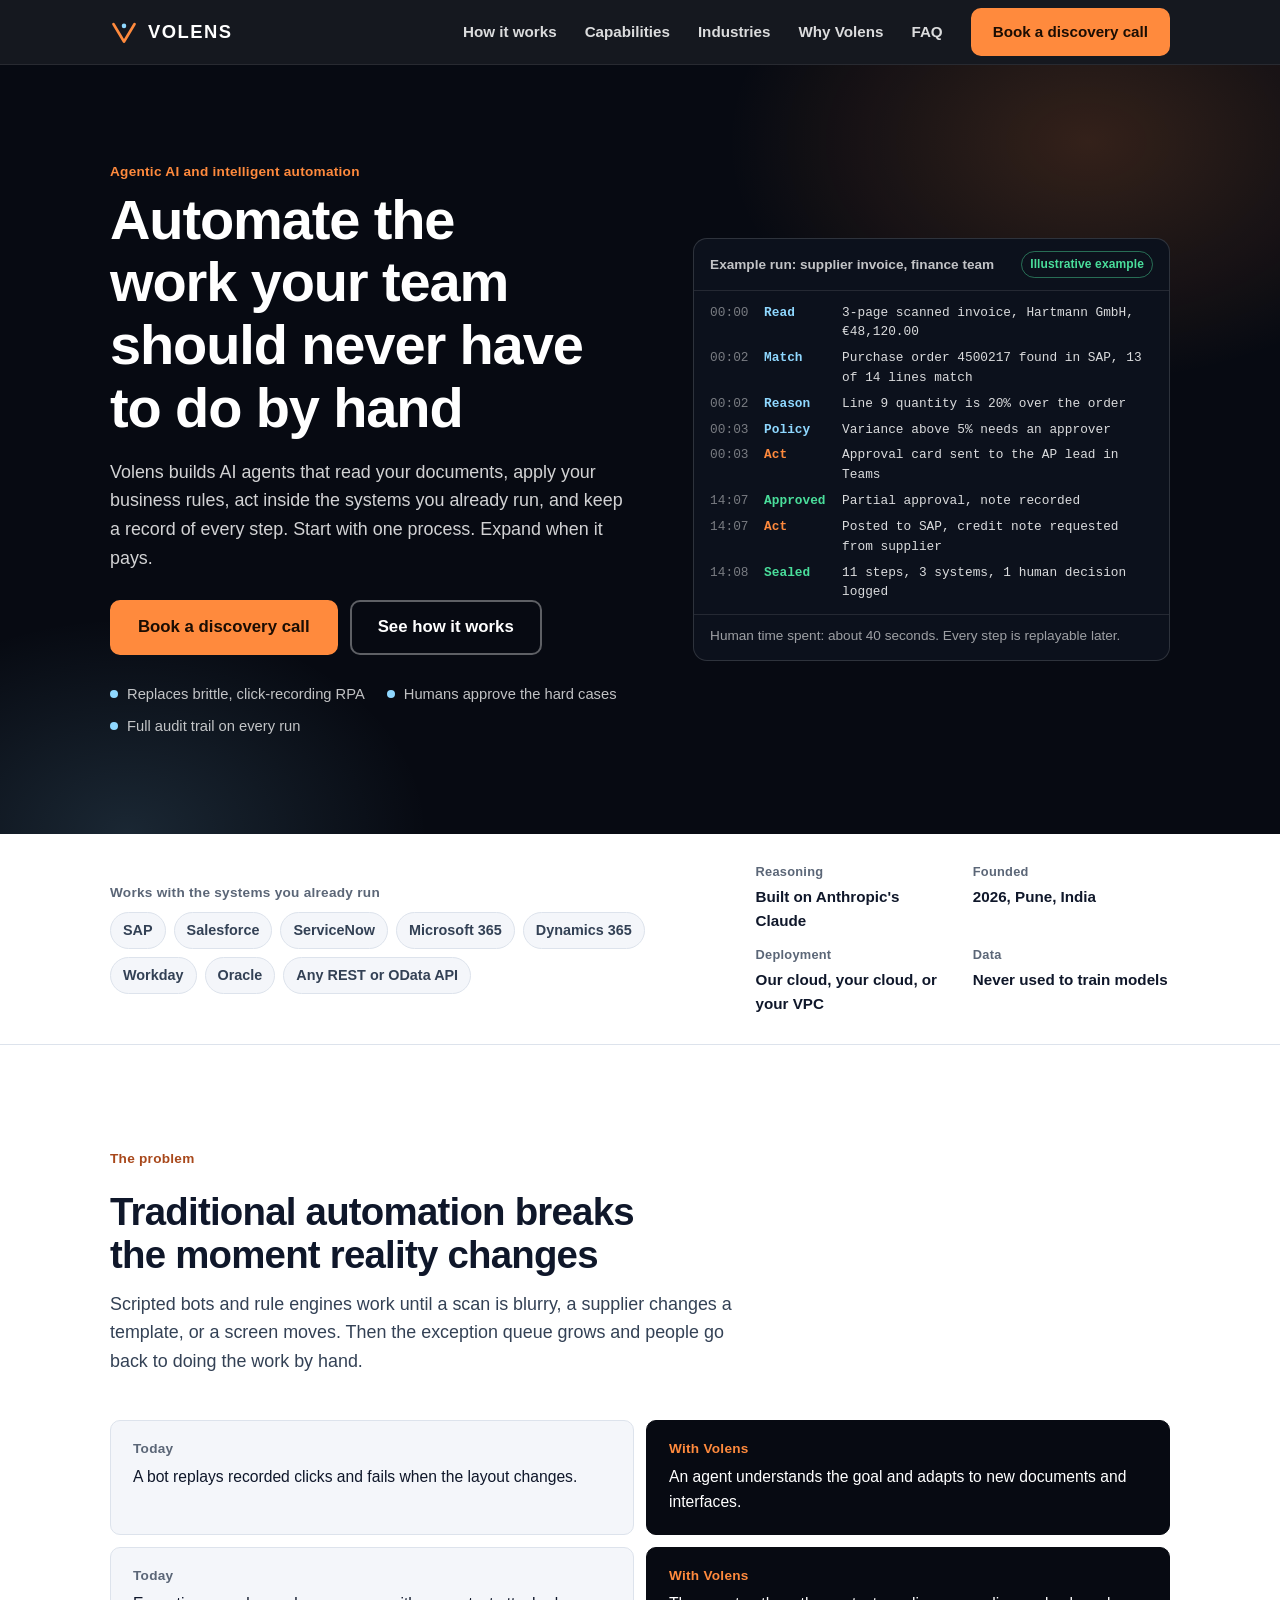
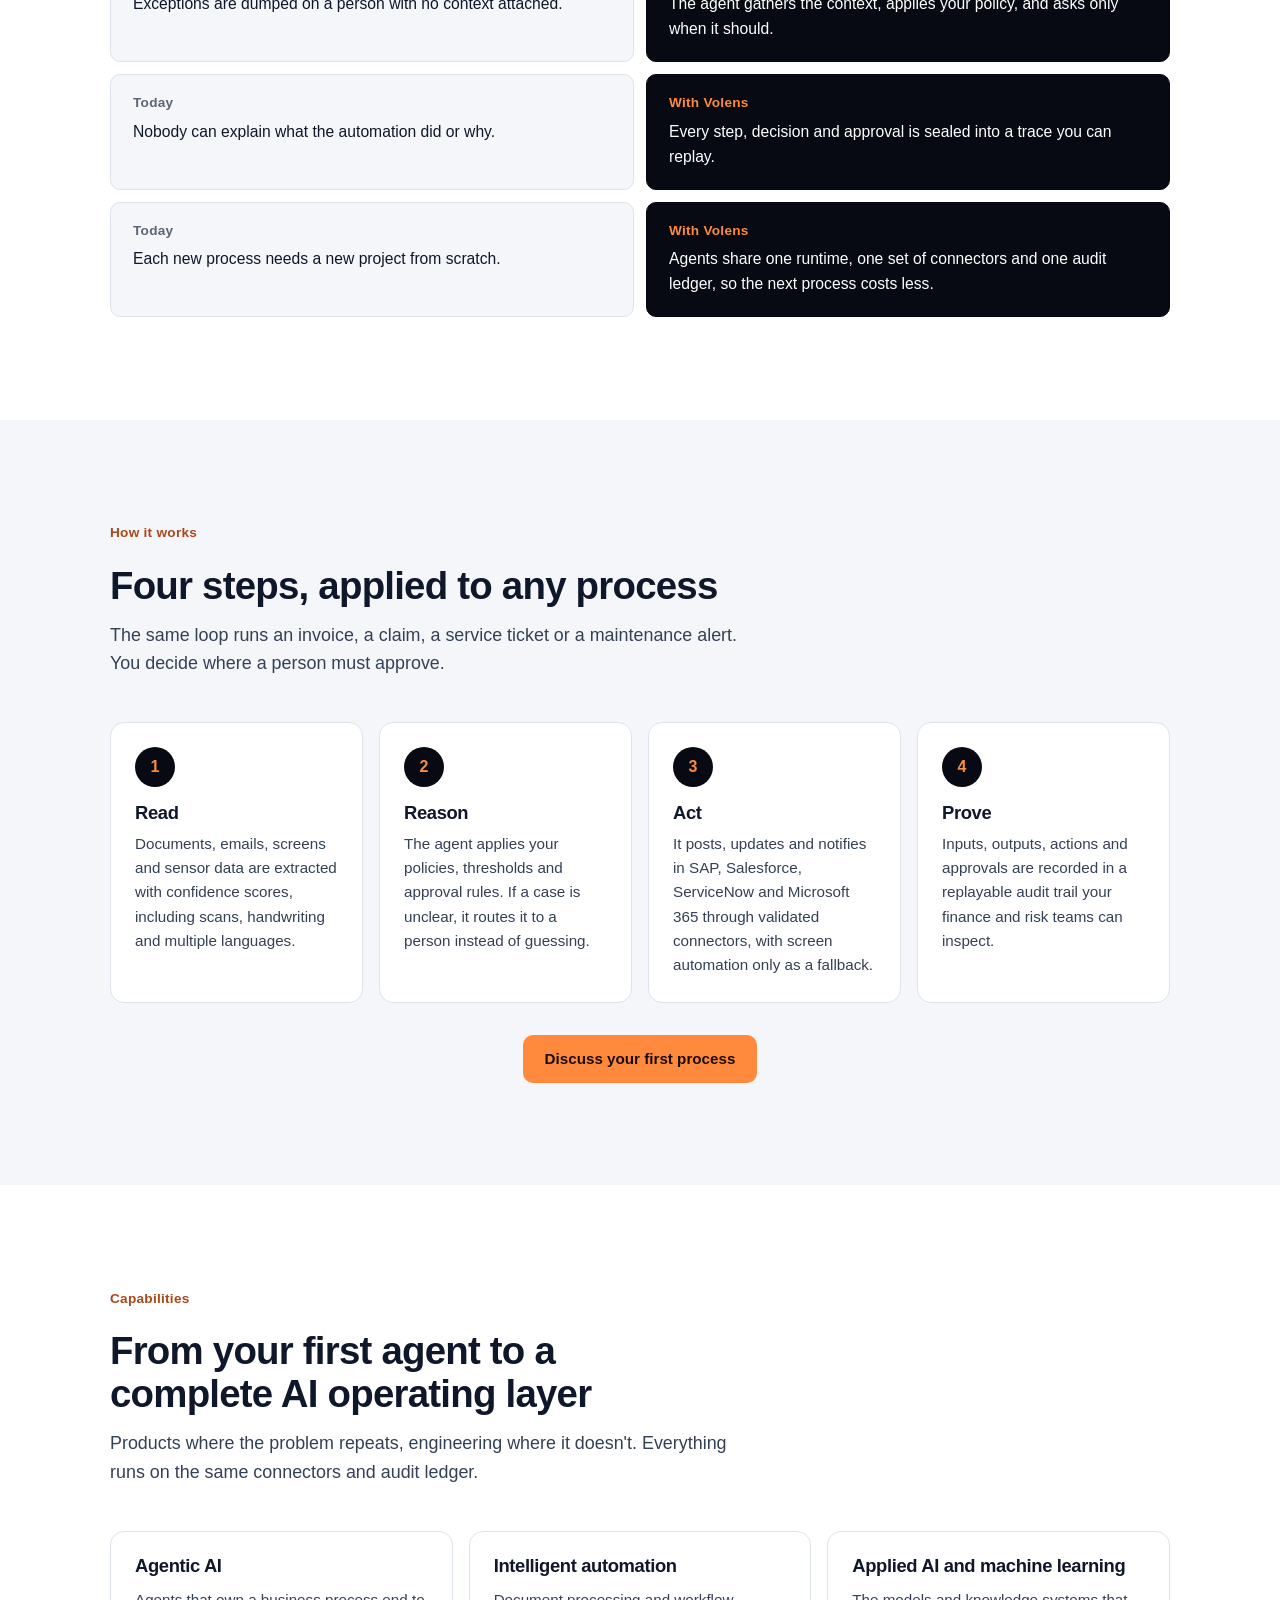
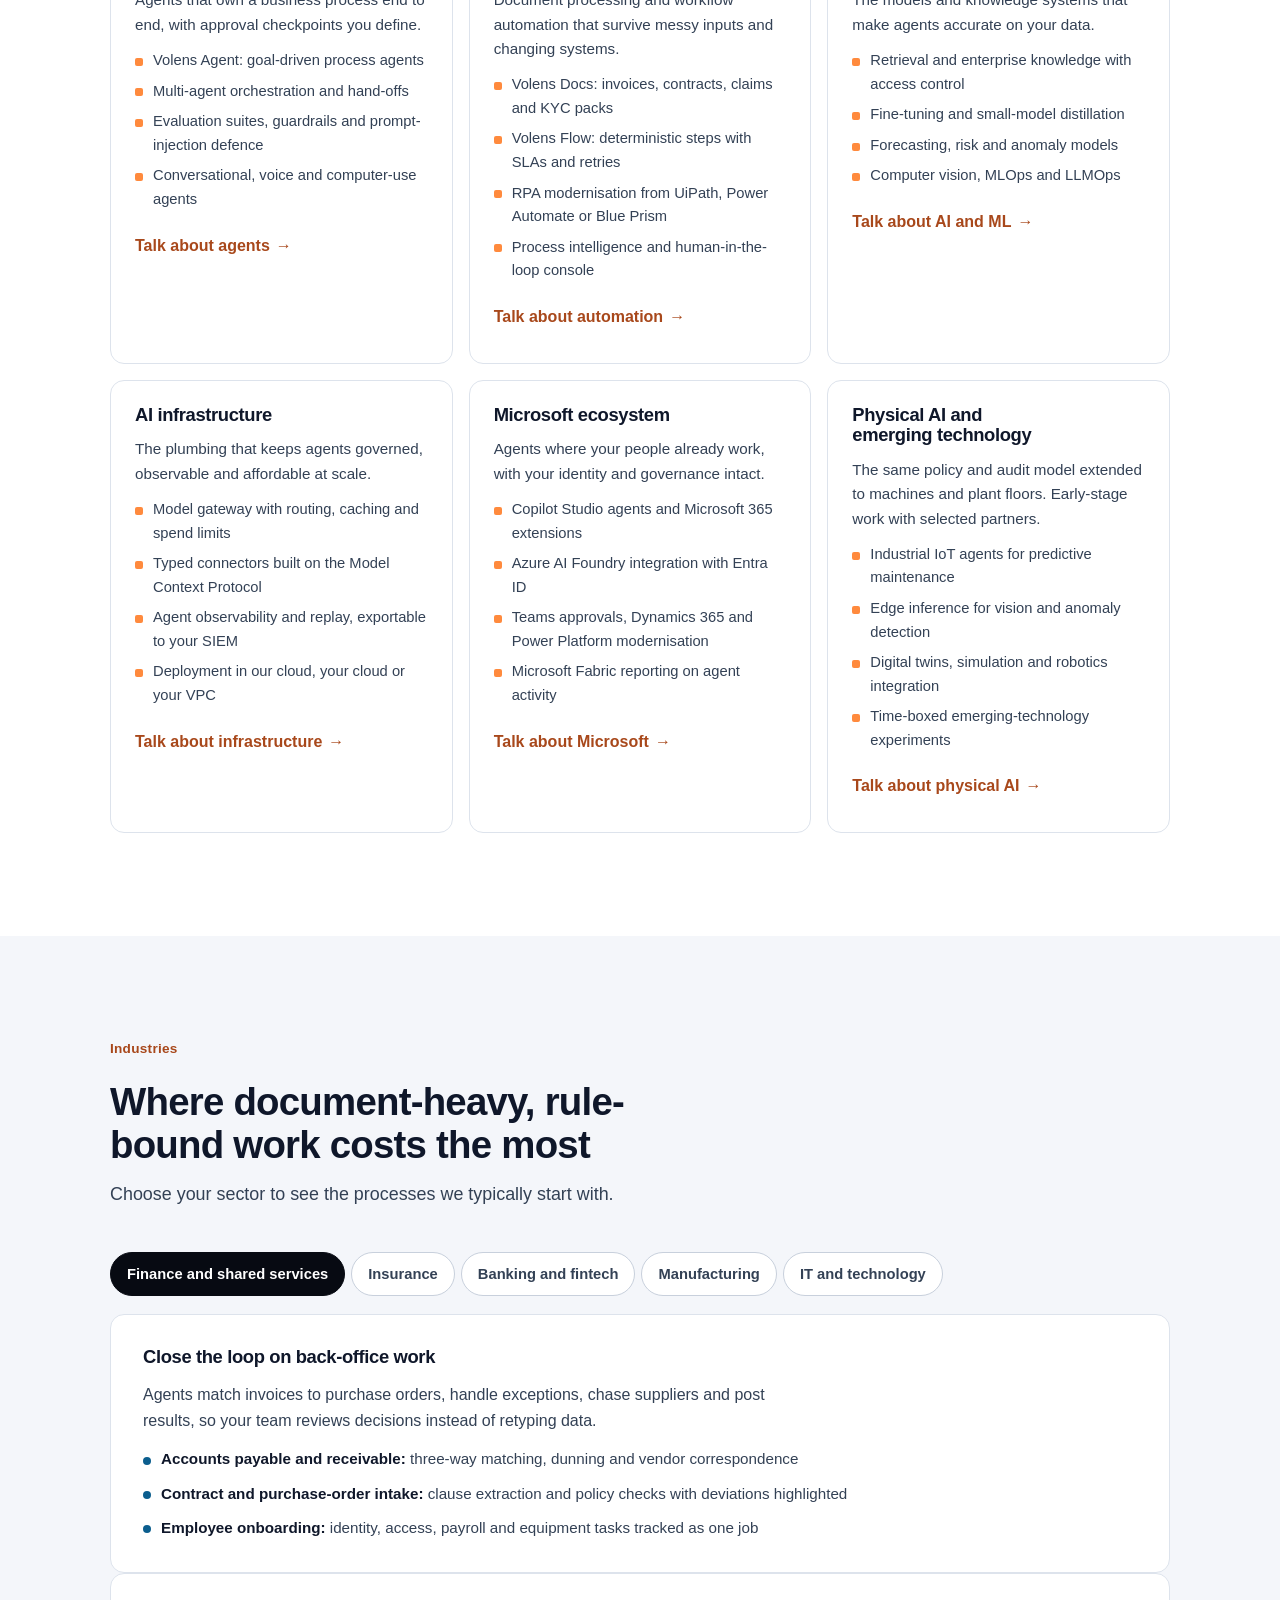
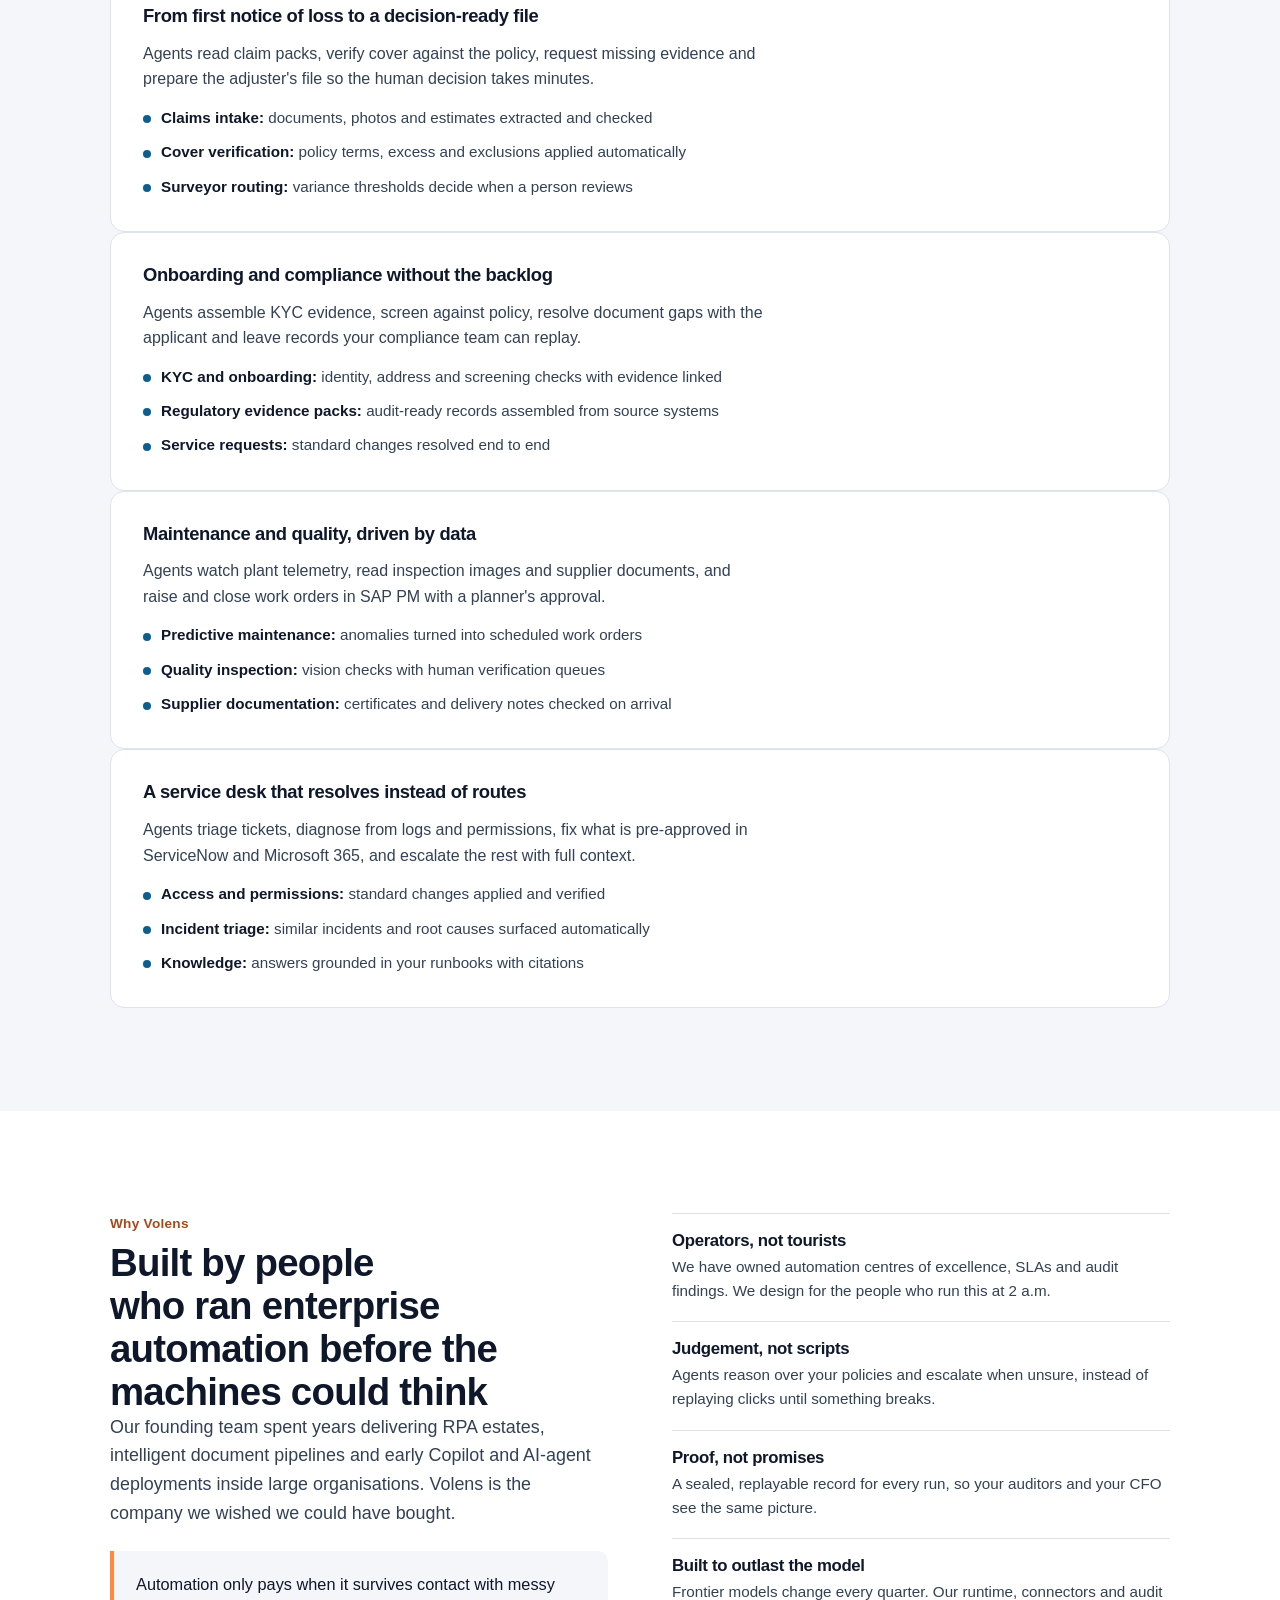
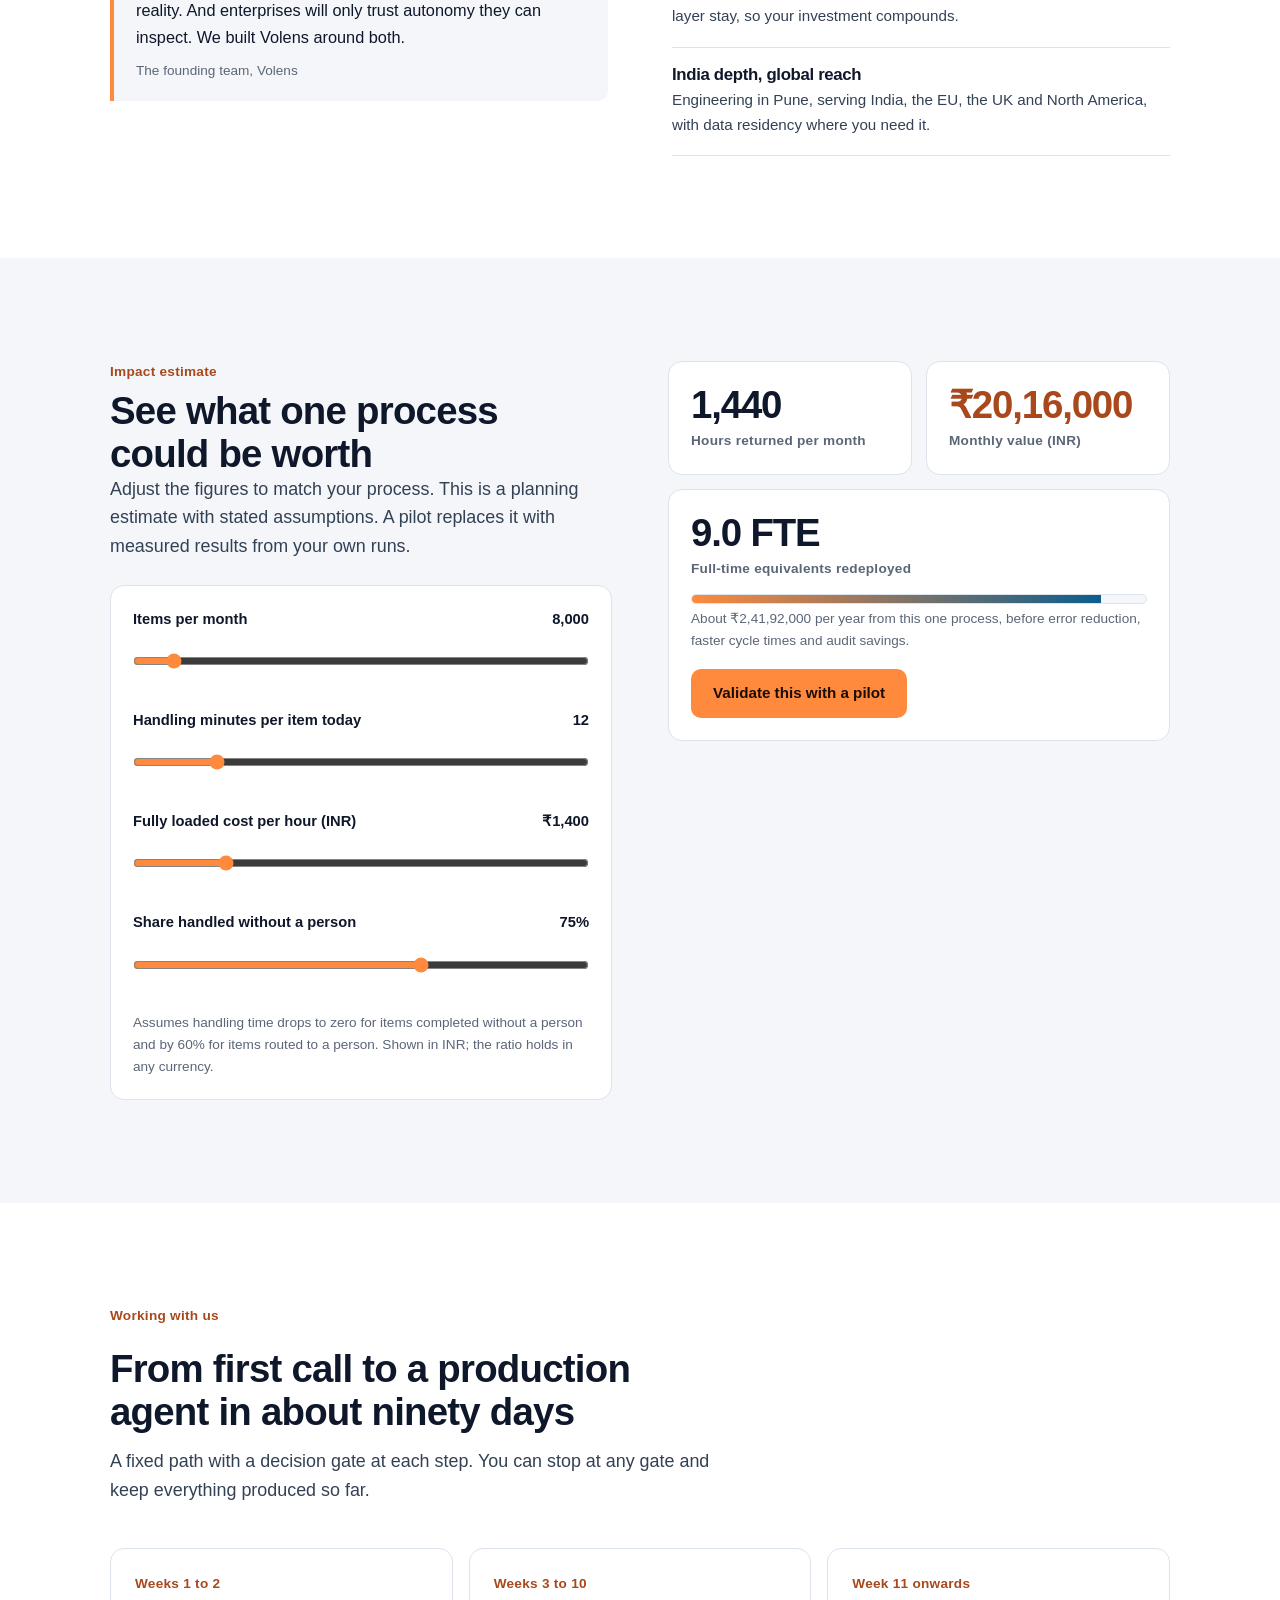
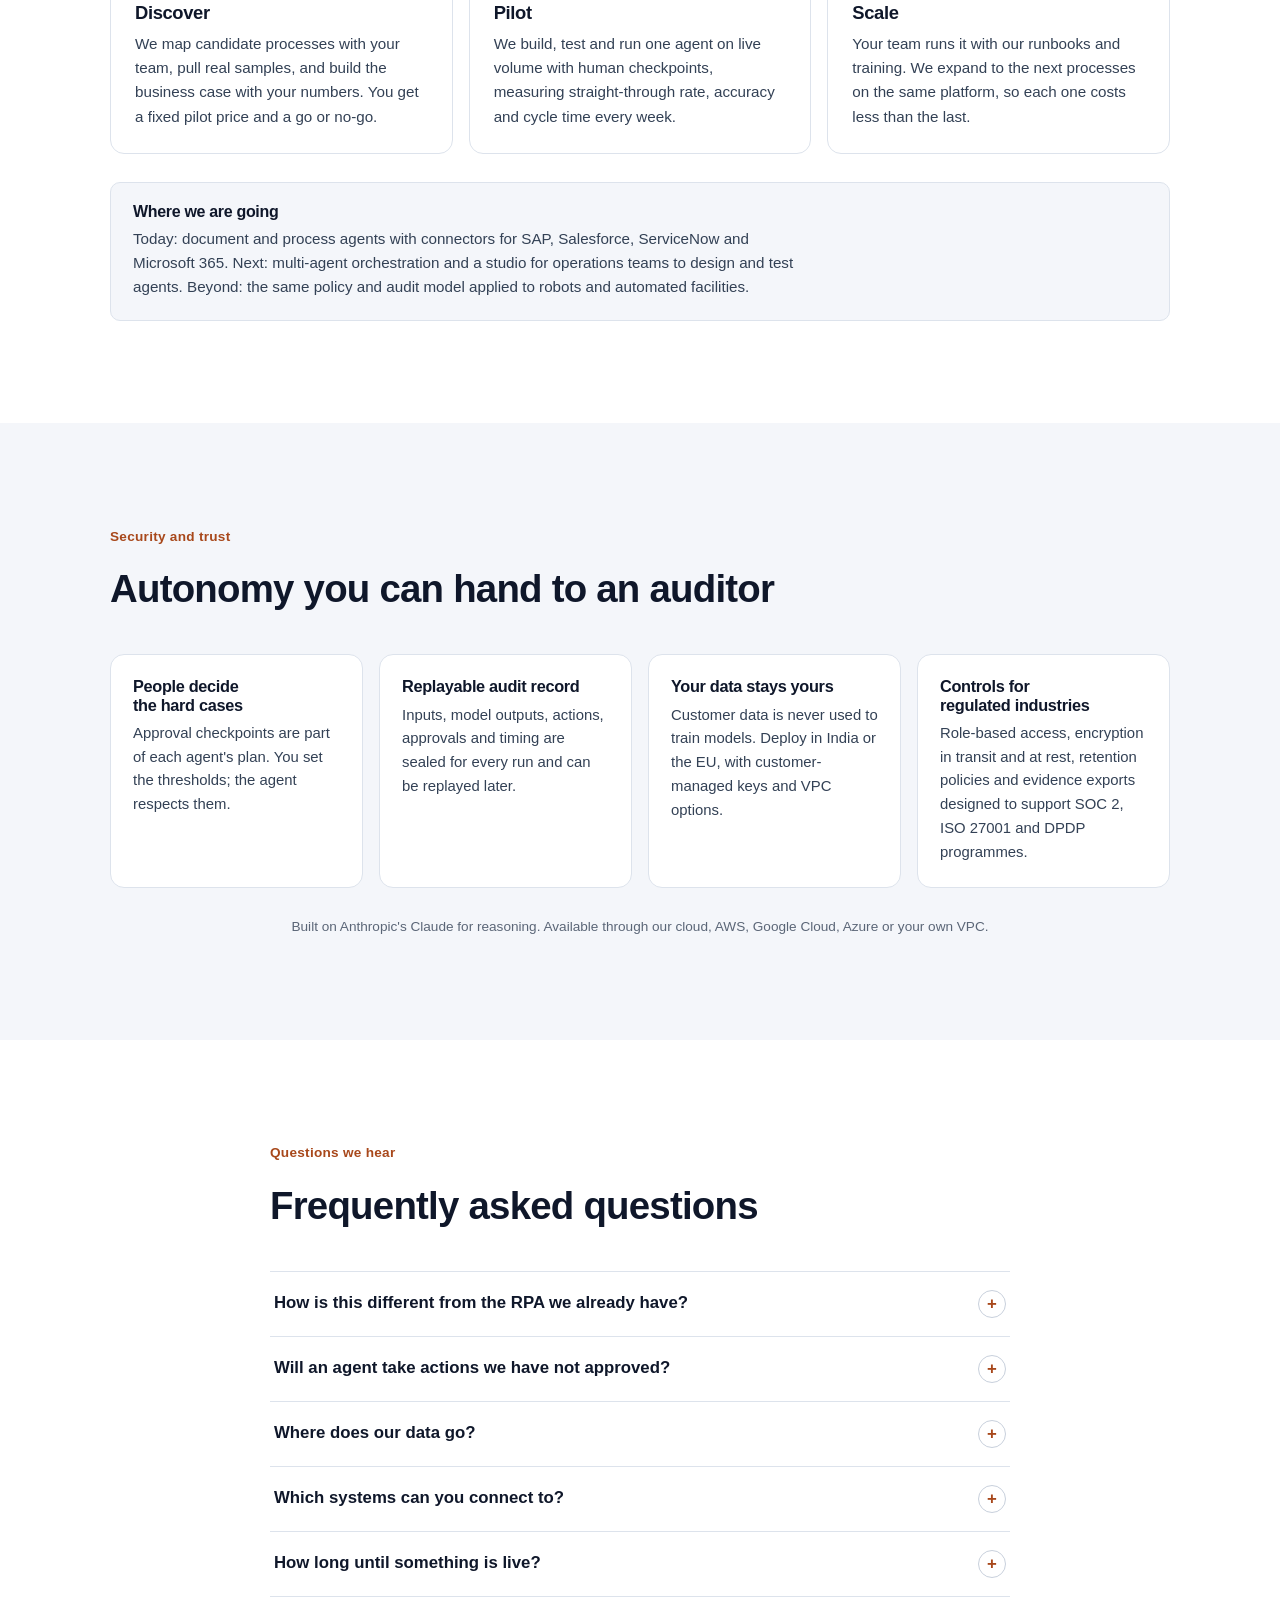
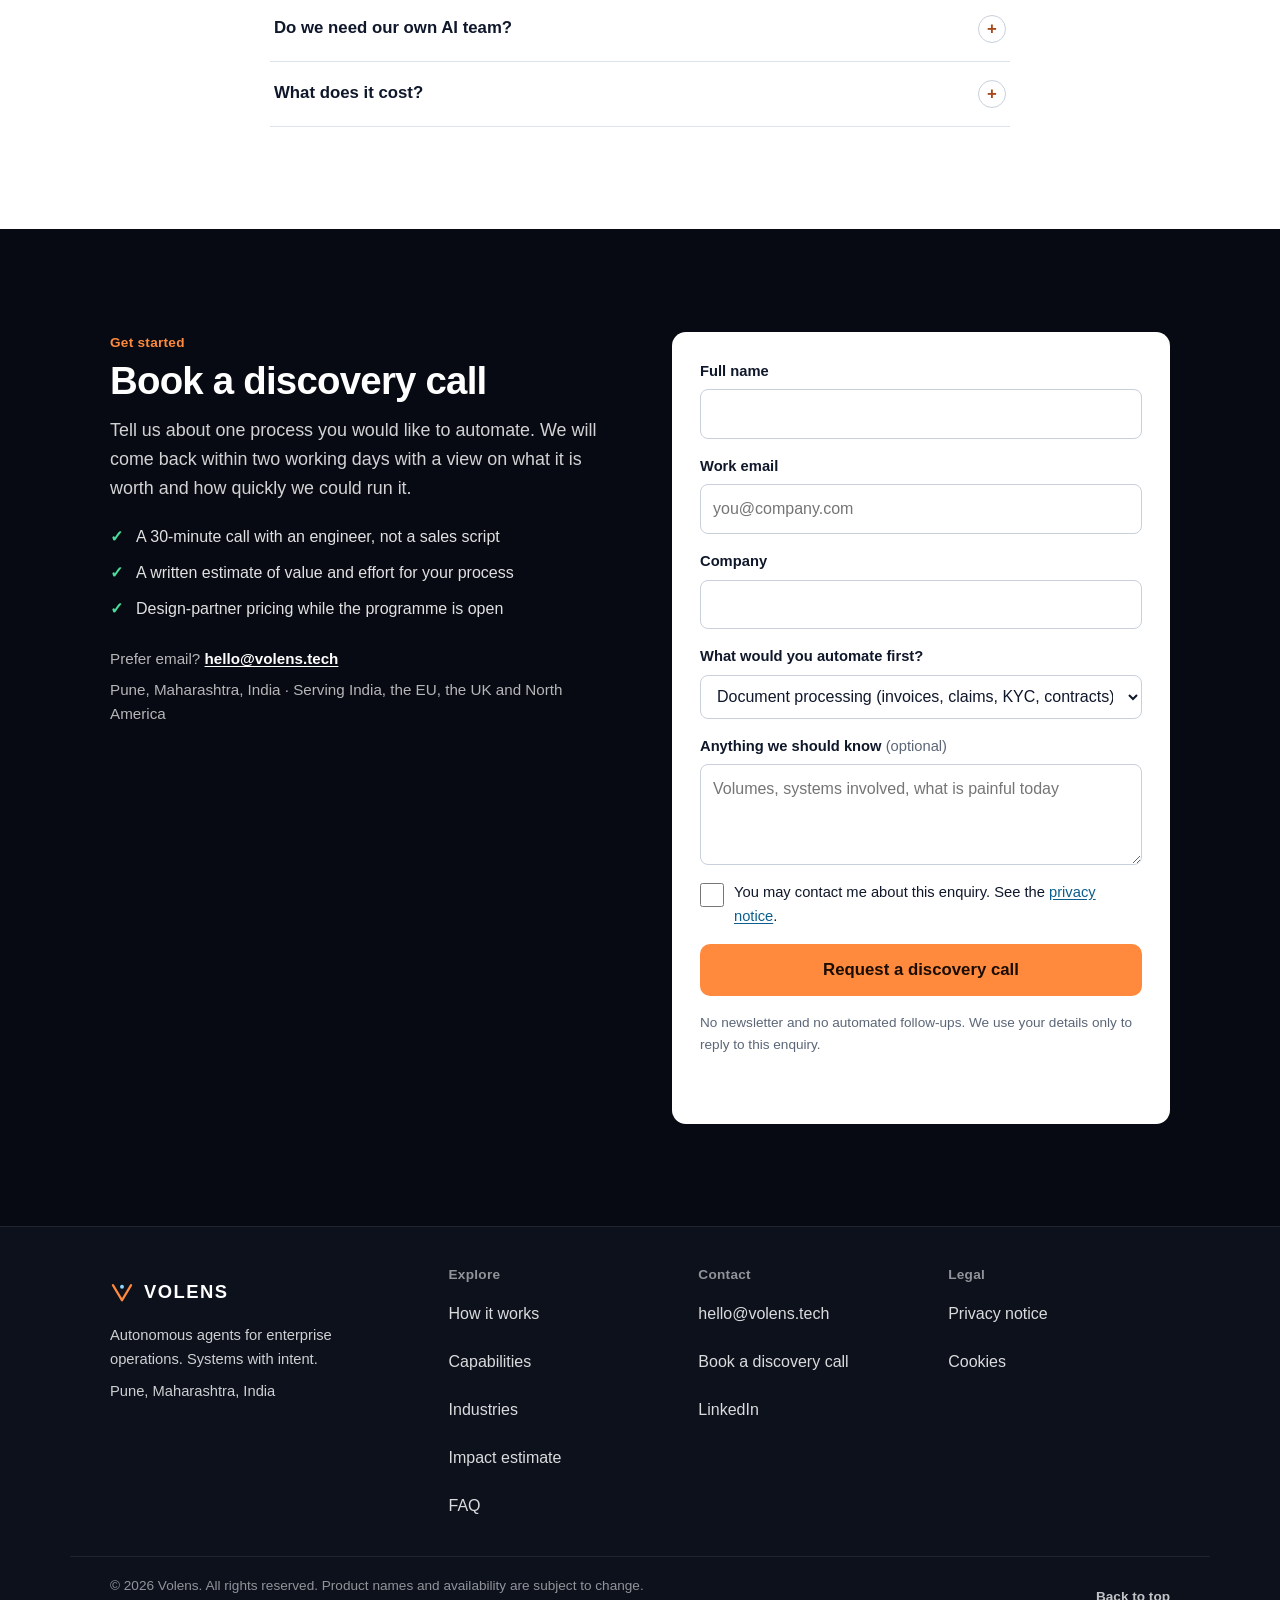
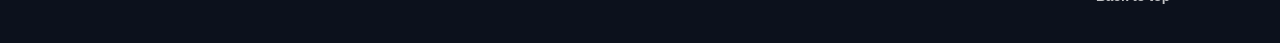
==== commit 777a454b: "Add files via upload" ====
--- a/index.html
+++ b/index.html
@@ -3,912 +3,579 @@
 <head>
 <meta charset="utf-8">
 <meta name="viewport" content="width=device-width, initial-scale=1, viewport-fit=cover">
-<title>Volens — Systems with intent</title>
-<meta name="description" content="Volens builds autonomous agents and the AI systems around them for the enterprise: intelligent document processing, agentic automation, multi-agent orchestration and physical AI. Built on Claude. Pune, India.">
+<title>Volens | Autonomous agents for enterprise operations</title>
+<meta name="description" content="Volens builds AI agents that read your documents, apply your policies, act in SAP, Salesforce, ServiceNow and Microsoft 365, and record every step. Agentic automation for finance, insurance, banking and shared services. Pune, India.">
 <link rel="canonical" href="https://volens.tech/">
+<meta name="theme-color" content="#070A12">
 <meta property="og:type" content="website">
+<meta property="og:site_name" content="Volens">
 <meta property="og:url" content="https://volens.tech/">
-<meta property="og:title" content="Volens — Systems with intent">
-<meta property="og:description" content="Autonomous agents for enterprise operations. Read, reason, act, prove. Built on Claude.">
+<meta property="og:title" content="Volens | Autonomous agents for enterprise operations">
+<meta property="og:description" content="AI agents that read, reason, act and prove. Agentic automation for the enterprise, built on Claude.">
 <meta property="og:image" content="https://volens.tech/og.png">
+<meta property="og:image:width" content="1200">
+<meta property="og:image:height" content="630">
+<meta property="og:image:alt" content="Volens. Systems with intent.">
 <meta name="twitter:card" content="summary_large_image">
-<meta name="theme-color" content="#070A12">
-<link rel="icon" href="data:image/svg+xml,%3Csvg xmlns='http://www.w3.org/2000/svg' viewBox='0 0 32 32'%3E%3Crect width='32' height='32' rx='7' fill='%23070A12'/%3E%3Cpath d='M6 8 L16 26 L26 8' stroke='%23FF8A3D' stroke-width='3.4' fill='none' stroke-linejoin='round' stroke-linecap='round'/%3E%3Ccircle cx='16' cy='10' r='2.6' fill='%238FD8FF'/%3E%3C/svg%3E">
-<style>
-:root{padding-top:env(safe-area-inset-top,0px);padding-bottom:env(safe-area-inset-bottom,0px)}
-img{max-width:100%}
-[hidden]{display:none!important}
-</style>
-<link rel="preconnect" href="https://fonts.googleapis.com">
-<link rel="stylesheet" href="https://fonts.googleapis.com/css2?family=Sora:wght@400;500;600;700;800&family=IBM+Plex+Sans:wght@400;500;600&family=IBM+Plex+Mono:wght@400;500;600&display=swap">
-<style>
-/* Layout: one dark, quiet "control room". Graphite-blue ground, fine engineering grid, glass panels with HUD brackets. Signal orange = intent and action; ice cyan = data and traces. Wide margins, large type, restrained motion. */
-:root{
-  --bg:#070A12; --bg-2:#0C111C; --bg-3:#111827; --glass:rgba(16,22,36,.74);
-  --line:rgba(140,170,220,.12); --line-2:rgba(140,170,220,.24); --grid:rgba(140,170,220,.065);
-  --fg:#EDF1F8; --fg-2:#A6B1C6; --fg-3:#687590;
-  --signal:#FF8A3D; --signal-2:#FFB07A; --signal-ink:#1B0D03;
-  --ice:#8FD8FF; --ice-2:#C7EDFF; --ok:#4ADE9B; --warn:#FBBF24;
-  --font-display:"Sora","Avenir Next","Helvetica Neue",Arial,sans-serif;
-  --font-body:"IBM Plex Sans","Segoe UI",Roboto,Helvetica,Arial,sans-serif;
-  --font-mono:"IBM Plex Mono",ui-monospace,SFMono-Regular,Menlo,Consolas,monospace;
-  color-scheme:dark;
-}
-*{box-sizing:border-box}
-html{scroll-behavior:smooth}
-body{margin:0;background:var(--bg);color:var(--fg);font-family:var(--font-body);font-size:16px;line-height:1.65;-webkit-font-smoothing:antialiased;overflow-x:hidden}
-body::before{content:"";position:fixed;inset:0;z-index:0;pointer-events:none;background-image:linear-gradient(var(--grid) 1px,transparent 1px),linear-gradient(90deg,var(--grid) 1px,transparent 1px);background-size:56px 56px;mask-image:radial-gradient(ellipse at 50% 0%,#000 25%,transparent 75%)}
-a{color:inherit;text-decoration:none}
-img,svg,canvas{max-width:100%}
-h1,h2,h3,h4{font-family:var(--font-display);line-height:1.06;margin:0;text-wrap:balance;letter-spacing:-.022em}
-p{margin:0}
-button{font-family:inherit}
-.wrap{max-width:1200px;margin:0 auto;padding-inline:clamp(18px,4.5vw,48px);position:relative;z-index:1}
-section{padding-block:clamp(80px,10vw,140px);position:relative}
-.eyebrow{font-family:var(--font-mono);font-size:11.5px;letter-spacing:.2em;text-transform:uppercase;color:var(--signal);display:inline-flex;align-items:center;gap:10px}
-.eyebrow::before{content:"";width:22px;height:1px;background:var(--signal)}
-.lede{color:var(--fg-2);font-size:clamp(16.5px,1.35vw,19px);max-width:62ch}
-.sec-head{display:grid;gap:20px;max-width:820px;margin-bottom:clamp(40px,5vw,64px)}
-.sec-head h2{font-size:clamp(32px,4.4vw,56px);font-weight:700}
-:focus-visible{outline:2px solid var(--signal);outline-offset:3px;border-radius:4px}
-.grad{background:linear-gradient(94deg,var(--fg) 0%,var(--ice-2) 50%,var(--signal-2) 100%);-webkit-background-clip:text;background-clip:text;color:transparent}
-.hl{color:var(--signal)}
-.panel{position:relative;background:var(--glass);border:1px solid var(--line-2);border-radius:12px;backdrop-filter:blur(10px);min-width:0}
-.panel::before,.panel::after{content:"";position:absolute;width:14px;height:14px;border-color:var(--signal);border-style:solid;opacity:.85}
-.panel::before{top:-1px;left:-1px;border-width:1.5px 0 0 1.5px;border-radius:12px 0 0 0}
-.panel::after{bottom:-1px;right:-1px;border-width:0 1.5px 1.5px 0;border-radius:0 0 12px 0}
-.panel.plain::before,.panel.plain::after{display:none}
-
-/* nav */
-.nav{position:sticky;top:env(safe-area-inset-top,0px);z-index:30;background:color-mix(in srgb,var(--bg) 74%,transparent);backdrop-filter:blur(18px);border-bottom:1px solid var(--line)}
-.nav .wrap{display:flex;align-items:center;justify-content:space-between;gap:16px;height:72px}
-.brand{display:flex;align-items:center;gap:11px;font-family:var(--font-display);font-weight:800;font-size:21px;letter-spacing:.07em}
-.nav-links{display:flex;gap:30px;font-size:14px;color:var(--fg-2);font-weight:500}
-.nav-links a{position:relative;padding-block:6px}
-.nav-links a::after{content:"";position:absolute;left:0;right:100%;bottom:0;height:1.5px;background:var(--signal);transition:right .25s ease}
-.nav-links a:hover::after,.nav-links a.active::after{right:0}
-.nav-links a:hover,.nav-links a.active{color:var(--fg)}
-.nav-right{display:flex;align-items:center;gap:10px}
-.burger{display:none;width:42px;height:42px;border:1px solid var(--line-2);border-radius:8px;background:transparent;color:var(--fg);cursor:pointer;place-items:center}
-@media (max-width:900px){.nav-links{display:none}.burger{display:grid}.nav .btn{display:none}}
-.sheet{display:none;position:fixed;inset:0;z-index:40;background:color-mix(in srgb,var(--bg) 92%,transparent);backdrop-filter:blur(20px);padding:calc(24px + env(safe-area-inset-top,0px)) 24px 32px}
-.sheet.open{display:flex;flex-direction:column}
-.sheet .top{display:flex;justify-content:space-between;align-items:center;margin-bottom:28px}
-.sheet nav{display:grid;gap:4px}
-.sheet nav a{font-family:var(--font-display);font-size:28px;font-weight:600;padding:12px 0;border-bottom:1px solid var(--line)}
-.sheet .btn{margin-top:auto;justify-content:center}
-.btn{display:inline-flex;align-items:center;gap:10px;padding:13px 22px;border-radius:8px;font-weight:600;font-size:14.5px;border:1px solid transparent;cursor:pointer;transition:transform .15s ease,box-shadow .2s ease,background .2s ease,border-color .2s ease}
-.btn:hover{transform:translateY(-1px)}
-.btn-primary{background:var(--signal);color:var(--signal-ink)}
-.btn-primary:hover{background:var(--signal-2);box-shadow:0 10px 32px -10px rgba(255,138,61,.7)}
-.btn-ghost{border-color:var(--line-2);color:var(--fg);background:rgba(255,255,255,.02)}
-.btn-ghost:hover{border-color:var(--ice);box-shadow:0 0 26px -12px var(--ice)}
-.btn-sm{padding:9px 15px;font-size:13px}
-
-/* side index */
-.index{position:fixed;right:18px;top:50%;transform:translateY(-50%);z-index:25;display:grid;gap:14px}
-.index a{width:8px;height:8px;border-radius:50%;border:1px solid var(--fg-3);display:block;position:relative;transition:all .2s}
-.index a.active{background:var(--signal);border-color:var(--signal);box-shadow:0 0 14px var(--signal)}
-.index a span{position:absolute;right:18px;top:50%;transform:translateY(-50%);font-family:var(--font-mono);font-size:10.5px;letter-spacing:.14em;text-transform:uppercase;color:var(--fg-3);white-space:nowrap;opacity:0;transition:opacity .2s}
-.index a:hover span,.index a.active span{opacity:1}
-@media (max-width:1100px){.index{display:none}}
-
-/* hero */
-.hero{padding-block:clamp(72px,9vw,128px) clamp(56px,7vw,96px);overflow:hidden}
-.hero canvas{position:absolute;inset:0;width:100%;height:100%;pointer-events:none;z-index:0}
-.hero .glow{position:absolute;z-index:0;pointer-events:none;border-radius:50%;filter:blur(100px);opacity:.5}
-.hero .glow.a{width:640px;height:640px;background:radial-gradient(circle,rgba(255,138,61,.32),transparent 65%);top:-240px;right:-160px}
-.hero .glow.b{width:600px;height:600px;background:radial-gradient(circle,rgba(143,216,255,.26),transparent 65%);bottom:-280px;left:-180px}
-.hero .wrap{display:grid;grid-template-columns:minmax(0,1.08fr) minmax(0,.92fr);gap:clamp(36px,5vw,80px);align-items:center}
-@media (max-width:960px){.hero .wrap{grid-template-columns:1fr}}
-.hero h1{font-size:clamp(46px,7.4vw,100px);font-weight:800;margin-top:24px;letter-spacing:-.038em}
-.hero .lede{margin-top:26px;min-height:3.3em}
-.hero-cta{display:flex;flex-wrap:wrap;gap:12px;margin-top:36px}
-.persona{margin-top:44px;display:grid;gap:10px}
-.persona .lbl{font-family:var(--font-mono);font-size:11px;letter-spacing:.18em;text-transform:uppercase;color:var(--fg-3)}
-.seg{display:flex;flex-wrap:wrap;gap:6px}
-.seg button{font-family:var(--font-mono);font-size:12px;letter-spacing:.06em;color:var(--fg-2);border:1px solid var(--line-2);background:rgba(255,255,255,.02);padding:8px 13px;border-radius:999px;cursor:pointer;transition:all .2s}
-.seg button[aria-pressed="true"]{color:var(--signal-ink);background:var(--signal);border-color:var(--signal)}
-.seg button:hover:not([aria-pressed="true"]){border-color:var(--ice);color:var(--fg)}
-
-/* terminal */
-.term{font-family:var(--font-mono);font-size:12.5px;line-height:1.75;box-shadow:0 50px 100px -40px rgba(0,0,0,.85)}
-.term-bar{display:flex;align-items:center;justify-content:space-between;gap:10px;padding:12px 16px;border-bottom:1px solid var(--line);color:var(--fg-3);font-size:11px;letter-spacing:.08em;flex-wrap:wrap}
-.term-bar .lights{display:flex;gap:6px}
-.term-bar .lights i{width:9px;height:9px;border-radius:50%;background:var(--line-2);display:block}
-.term-bar .lights i:first-child{background:var(--signal)}
-.live{display:inline-flex;align-items:center;gap:8px;color:var(--ok)}
-.dot{width:7px;height:7px;border-radius:50%;background:var(--ok);animation:pulse 2s infinite}
-@keyframes pulse{0%{box-shadow:0 0 0 0 rgba(74,222,155,.55)}70%{box-shadow:0 0 0 9px transparent}100%{box-shadow:0 0 0 0 transparent}}
-.term-body{padding:14px 16px 10px;overflow-x:auto;min-height:290px}
-.term-body ol{list-style:none;margin:0;padding:0;display:grid;gap:5px;min-width:330px}
-.term-body li{display:grid;grid-template-columns:58px 80px 1fr;gap:12px;align-items:baseline;animation:rowin .35s ease both}
-@keyframes rowin{from{opacity:0;transform:translateX(-6px)}to{opacity:1;transform:none}}
-.t{color:var(--fg-3)}
-.k{color:var(--ice);font-weight:500}
-.k.act{color:var(--signal)}
-.k.ok{color:var(--ok)}
-.v{color:var(--fg-2);white-space:nowrap}
-.v b{color:var(--fg);font-weight:500}
-.cursor{display:inline-block;width:7px;height:13px;background:var(--signal);vertical-align:-2px;margin-left:4px;animation:blink 1s steps(1) infinite}
-@keyframes blink{50%{opacity:0}}
-.term-foot{border-top:1px solid var(--line);padding:10px 16px;display:flex;justify-content:space-between;gap:12px;color:var(--fg-3);font-size:11px;flex-wrap:wrap;letter-spacing:.04em}
-
-/* logos strip */
-.strip{border-block:1px solid var(--line);background:var(--bg-2);padding-block:22px}
-.strip .wrap{display:flex;align-items:center;gap:26px 40px;flex-wrap:wrap;justify-content:space-between;font-family:var(--font-mono);font-size:11.5px;letter-spacing:.14em;text-transform:uppercase;color:var(--fg-3)}
-.strip .wrap > span:first-child{color:var(--fg-2)}
-.strip .logos{display:flex;gap:28px;flex-wrap:wrap}
-.strip .logos span::before{content:"◇";color:var(--signal);margin-right:10px;font-size:9px}
-
-/* why */
-.why{display:grid;grid-template-columns:minmax(0,1fr) minmax(0,1fr);gap:clamp(36px,6vw,90px);align-items:start}
-@media (max-width:900px){.why{grid-template-columns:1fr}}
-.note{padding:34px;font-size:17px;line-height:1.75;color:var(--fg-2)}
-.note p + p{margin-top:16px}
-.note .sig{margin-top:24px;font-family:var(--font-mono);font-size:12px;letter-spacing:.14em;text-transform:uppercase;color:var(--fg-3);display:flex;align-items:center;gap:12px}
-.note .sig::before{content:"";width:28px;height:1px;background:var(--signal)}
-.pillars{display:grid;gap:0;border-top:1px solid var(--line)}
-.pillar{display:grid;grid-template-columns:44px 1fr;gap:18px;padding:22px 0;border-bottom:1px solid var(--line)}
-.pillar .n{font-family:var(--font-mono);font-size:11px;color:var(--signal);padding-top:7px;letter-spacing:.12em}
-.pillar h4{font-size:18px;font-weight:700;margin-bottom:4px}
-.pillar p{color:var(--fg-2);font-size:15px}
-
-/* loop */
-.loop{display:grid;grid-template-columns:repeat(4,minmax(0,1fr));gap:14px}
-@media (max-width:960px){.loop{grid-template-columns:repeat(2,minmax(0,1fr))}}
-@media (max-width:520px){.loop{grid-template-columns:1fr}}
-.loop .panel{padding:28px 26px 30px;transition:transform .25s ease,border-color .25s ease}
-.loop .panel:hover{transform:translateY(-4px);border-color:rgba(143,216,255,.45)}
-.loop .step{font-family:var(--font-mono);font-size:11px;color:var(--fg-3);letter-spacing:.18em;display:flex;justify-content:space-between}
-.loop .step b{color:var(--signal);font-weight:500}
-.loop .glyph{width:46px;height:46px;color:var(--ice);margin:24px 0 18px}
-.loop h3{font-size:23px;font-weight:700;margin-bottom:10px}
-.loop p{color:var(--fg-2);font-size:14.5px}
-
-/* capability matrix */
-.tabs{display:flex;gap:6px;flex-wrap:wrap;margin-bottom:28px}
-.tab{font-family:var(--font-mono);font-size:12px;letter-spacing:.08em;text-transform:uppercase;color:var(--fg-2);border:1px solid var(--line-2);background:transparent;padding:10px 15px;border-radius:8px;cursor:pointer;transition:all .2s ease}
-.tab[aria-selected="true"]{color:var(--signal-ink);background:var(--signal);border-color:var(--signal)}
-.tab:hover:not([aria-selected="true"]){border-color:var(--ice);color:var(--fg)}
-.matrix{display:grid;grid-template-columns:repeat(3,minmax(0,1fr));gap:14px}
-@media (max-width:960px){.matrix{grid-template-columns:repeat(2,minmax(0,1fr))}}
-@media (max-width:560px){.matrix{grid-template-columns:1fr}}
-.cap{padding:24px 24px 26px;display:grid;gap:10px;align-content:start;transition:transform .25s ease,border-color .25s ease;overflow:hidden}
-.cap:hover{transform:translateY(-4px);border-color:rgba(143,216,255,.45)}
-.cap .spot{position:absolute;inset:0;pointer-events:none;background:radial-gradient(280px circle at var(--mx,50%) var(--my,50%),rgba(143,216,255,.11),transparent 60%);opacity:0;transition:opacity .25s}
-.cap:hover .spot{opacity:1}
-.cap .code{font-family:var(--font-mono);font-size:10.5px;letter-spacing:.14em;color:var(--fg-3);display:flex;justify-content:space-between;align-items:center}
-.cap .code em{font-style:normal;padding:2px 8px;border-radius:999px;border:1px solid var(--line-2);font-size:10px}
-.cap .code em.now{color:var(--ok);border-color:rgba(74,222,155,.5)}
-.cap .code em.pilot{color:var(--ice);border-color:rgba(143,216,255,.5)}
-.cap .code em.soon{color:var(--signal);border-color:rgba(255,138,61,.5)}
-.cap h3{font-size:19.5px;font-weight:700}
-.cap p{color:var(--fg-2);font-size:14.2px}
-.cap ul{margin:2px 0 0;padding:0;list-style:none;display:grid;gap:5px;font-size:12.5px;color:var(--fg-3);font-family:var(--font-mono)}
-.cap ul li::before{content:"›";color:var(--signal);margin-right:8px}
-.pane[hidden]{display:none}
-
-/* calculator */
-.calc{display:grid;grid-template-columns:minmax(0,1fr) minmax(0,1fr);gap:clamp(32px,5vw,72px);align-items:start}
-@media (max-width:900px){.calc{grid-template-columns:1fr}}
-.calc form{padding:28px;display:grid;gap:18px}
-.range label{display:flex;justify-content:space-between;align-items:baseline;font-family:var(--font-mono);font-size:11px;letter-spacing:.14em;text-transform:uppercase;color:var(--fg-3);margin-bottom:10px}
-.range label output{color:var(--fg);font-size:14px;letter-spacing:0;font-variant-numeric:tabular-nums}
-input[type=range]{width:100%;accent-color:var(--signal);height:28px}
-.results{display:grid;grid-template-columns:1fr 1fr;gap:14px}
-@media (max-width:480px){.results{grid-template-columns:1fr}}
-.res{padding:24px;display:grid;gap:6px}
-.res .big{font-family:var(--font-display);font-size:clamp(28px,3.4vw,42px);font-weight:700;letter-spacing:-.03em;font-variant-numeric:tabular-nums}
-.res .big.ice{color:var(--ice)}
-.res .big.sig{color:var(--signal)}
-.res .lbl{font-family:var(--font-mono);font-size:11px;letter-spacing:.14em;text-transform:uppercase;color:var(--fg-3)}
-.res.wide{grid-column:1/-1}
-.bar{height:10px;border-radius:999px;background:var(--bg);border:1px solid var(--line);overflow:hidden;margin-top:8px}
-.bar i{display:block;height:100%;background:linear-gradient(90deg,var(--signal),var(--ice));width:0;transition:width .6s cubic-bezier(.2,.7,.2,1)}
-.assume{font-size:12.5px;color:var(--fg-3);margin-top:4px}
-
-/* architecture */
-.arch{display:grid;grid-template-columns:minmax(0,.9fr) minmax(0,1.1fr);gap:clamp(32px,5vw,72px);align-items:center}
-@media (max-width:960px){.arch{grid-template-columns:1fr}}
-.arch svg{width:100%;height:auto;display:block}
-@keyframes flow{to{stroke-dashoffset:-40}}
-.flow{stroke-dasharray:4 6;animation:flow 1.6s linear infinite}
-
-/* path */
-.path{display:grid;grid-template-columns:repeat(3,minmax(0,1fr));gap:14px;position:relative}
-@media (max-width:900px){.path{grid-template-columns:1fr}}
-.path .panel{padding:28px}
-.path .n{font-family:var(--font-display);font-size:44px;font-weight:800;letter-spacing:-.04em;color:transparent;-webkit-text-stroke:1px var(--fg-3);line-height:1}
-.path .when{font-family:var(--font-mono);font-size:11px;letter-spacing:.16em;text-transform:uppercase;color:var(--signal);margin-top:14px}
-.path h3{font-size:23px;font-weight:700;margin:8px 0 10px}
-.path p{color:var(--fg-2);font-size:14.5px}
-.path ul{margin:14px 0 0;padding:0;list-style:none;display:grid;gap:6px;font-size:13.5px;color:var(--fg-2)}
-.path ul li::before{content:"✓";color:var(--ok);margin-right:10px;font-family:var(--font-mono)}
-
-/* use cases */
-.cases{display:grid;grid-template-columns:repeat(3,minmax(0,1fr));gap:14px}
-@media (max-width:960px){.cases{grid-template-columns:repeat(2,minmax(0,1fr))}}
-@media (max-width:560px){.cases{grid-template-columns:1fr}}
-.case{padding:24px;display:grid;gap:8px;align-content:start;transition:border-color .25s,transform .25s}
-.case:hover{transform:translateY(-3px)}
-.case.featured{border-color:rgba(255,138,61,.55);box-shadow:0 0 0 1px rgba(255,138,61,.2) inset}
-.case .dom{font-family:var(--font-mono);font-size:11px;color:var(--ice);letter-spacing:.14em;text-transform:uppercase;display:flex;justify-content:space-between}
-.case.featured .dom::after{content:"for you";color:var(--signal)}
-.case h3{font-size:18.5px;font-weight:700}
-.case p{color:var(--fg-2);font-size:14.2px}
-
-/* claude */
-.split{display:grid;grid-template-columns:minmax(0,1fr) minmax(0,1fr);gap:clamp(32px,6vw,80px);align-items:start}
-@media (max-width:900px){.split{grid-template-columns:1fr}}
-.stack{font-family:var(--font-mono);font-size:12.5px;overflow:hidden}
-.stack .row{display:grid;grid-template-columns:140px 1fr;gap:14px;padding:14px 18px;border-bottom:1px solid var(--line);align-items:center}
-.stack .row:last-child{border-bottom:0}
-.stack .row.on{background:linear-gradient(90deg,rgba(255,138,61,.14),transparent)}
-.stack .lbl{color:var(--fg-3);letter-spacing:.12em;font-size:10.5px;text-transform:uppercase}
-.stack .val{color:var(--fg);min-width:0}
-.stack .val span{color:var(--fg-3)}
-@media (max-width:480px){.stack .row{grid-template-columns:1fr;gap:4px}}
-
-/* roadmap */
-.road{display:grid;grid-template-columns:repeat(3,minmax(0,1fr));gap:14px;position:relative}
-@media (max-width:900px){.road{grid-template-columns:1fr}}
-.road::before{content:"";position:absolute;left:0;right:0;top:0;height:1px;background:linear-gradient(90deg,var(--signal),var(--ice),transparent)}
-@media (max-width:900px){.road::before{display:none}}
-.phase{padding:30px 0 0;position:relative;min-width:0}
-.phase::before{content:"";position:absolute;top:-5px;left:0;width:11px;height:11px;border-radius:50%;background:var(--bg);border:2px solid var(--fg-3)}
-.phase.now::before{background:var(--signal);border-color:var(--signal);box-shadow:0 0 18px var(--signal)}
-.phase .when{font-family:var(--font-mono);font-size:11.5px;letter-spacing:.14em;color:var(--fg-3);text-transform:uppercase}
-.phase.now .when{color:var(--signal)}
-.phase h3{font-size:25px;font-weight:700;margin:10px 0}
-.phase p{color:var(--fg-2);font-size:14.5px}
-.phase ul{margin:14px 0 0;padding:0;list-style:none;display:grid;gap:6px;font-size:13.5px;color:var(--fg-2);font-family:var(--font-mono)}
-.phase ul li::before{content:"—";color:var(--fg-3);margin-right:10px}
-
-/* trust + faq */
-.trust{display:grid;grid-template-columns:repeat(4,minmax(0,1fr));gap:14px}
-@media (max-width:900px){.trust{grid-template-columns:repeat(2,minmax(0,1fr))}}
-@media (max-width:520px){.trust{grid-template-columns:1fr}}
-.trust .panel{padding:24px}
-.trust h4{font-size:17px;font-weight:700;margin-bottom:8px}
-.trust p{color:var(--fg-2);font-size:14.2px}
-.faq{display:grid;gap:0;border-top:1px solid var(--line);max-width:860px}
-details{border-bottom:1px solid var(--line)}
-summary{cursor:pointer;list-style:none;display:flex;justify-content:space-between;align-items:center;gap:20px;padding:22px 0;font-family:var(--font-display);font-size:18px;font-weight:600}
-summary::-webkit-details-marker{display:none}
-summary::after{content:"+";font-family:var(--font-mono);color:var(--signal);font-size:22px;transition:transform .25s}
-details[open] summary::after{transform:rotate(45deg)}
-details p{color:var(--fg-2);padding-bottom:22px;max-width:70ch;font-size:15px}
-
-/* access */
-.access{background:linear-gradient(180deg,transparent,rgba(255,138,61,.05) 40%,transparent)}
-.access .wrap{display:grid;grid-template-columns:minmax(0,1fr) minmax(0,1fr);gap:clamp(32px,6vw,80px);align-items:start}
-@media (max-width:900px){.access .wrap{grid-template-columns:1fr}}
-.access h2{font-size:clamp(32px,4.4vw,56px);font-weight:700}
-.access .lede{margin-top:18px}
-form.lead{display:grid;gap:14px;padding:28px}
-.f2{display:grid;grid-template-columns:1fr 1fr;gap:14px}
-@media (max-width:520px){.f2{grid-template-columns:1fr}}
-.lead label{display:grid;gap:6px;font-size:11px;color:var(--fg-3);font-family:var(--font-mono);letter-spacing:.12em;text-transform:uppercase}
-input[type=text],input[type=email],select,textarea{font:inherit;font-family:var(--font-body);font-size:15px;color:var(--fg);background:var(--bg);border:1px solid var(--line-2);border-radius:8px;padding:12px 13px;width:100%;min-width:0}
-textarea{resize:vertical;min-height:90px}
-input:focus,select:focus,textarea:focus{outline:2px solid var(--signal);outline-offset:0;border-color:transparent}
-.fine{font-size:12.5px;color:var(--fg-3)}
-.sent{display:none;background:rgba(74,222,155,.1);border:1px solid rgba(74,222,155,.45);border-radius:10px;padding:20px;color:var(--fg)}
-.contact{margin-top:30px;display:grid;gap:10px;font-family:var(--font-mono);font-size:13px;color:var(--fg-2)}
-.contact .row{display:flex;align-items:center;gap:12px;flex-wrap:wrap}
-.contact .row > span:first-child{color:var(--fg-3);font-size:11px;letter-spacing:.12em;text-transform:uppercase;min-width:70px}
-.contact code{background:var(--bg-2);border:1px solid var(--line);padding:5px 10px;border-radius:6px;color:var(--fg);user-select:all}
-.gets{margin-top:30px;display:grid;gap:10px}
-.gets div{display:flex;gap:12px;align-items:flex-start;font-size:15px;color:var(--fg-2)}
-.gets div::before{content:"✓";color:var(--ok);font-family:var(--font-mono);margin-top:2px}
-
-footer{border-top:1px solid var(--line);padding-block:38px;color:var(--fg-3);font-size:12.5px;position:relative;z-index:1;font-family:var(--font-mono)}
-footer .wrap{display:flex;justify-content:space-between;gap:16px;flex-wrap:wrap;align-items:center}
-footer .brand{font-size:16px}
-.totop{position:fixed;right:18px;bottom:calc(18px + env(safe-area-inset-bottom,0px));z-index:25;width:42px;height:42px;border-radius:50%;border:1px solid var(--line-2);background:var(--glass);color:var(--fg);display:grid;place-items:center;cursor:pointer;opacity:0;pointer-events:none;transition:opacity .25s}
-.totop.show{opacity:1;pointer-events:auto}
-
-.reveal{opacity:1;transform:none}
-@media (prefers-reduced-motion:no-preference){
-  .reveal{animation:rise .9s cubic-bezier(.2,.7,.2,1) both}
-  @keyframes rise{from{opacity:0;transform:translateY(18px)}to{opacity:1;transform:none}}
-  .hero .reveal:nth-child(2){animation-delay:.15s}
-}
-@media (prefers-reduced-motion:reduce){.dot,.cursor,.flow,.term-body li{animation:none}.btn:hover,.cap:hover,.case:hover,.loop .panel:hover{transform:none}html{scroll-behavior:auto}}
-</style>
+<meta name="twitter:title" content="Volens | Autonomous agents for enterprise operations">
+<meta name="twitter:description" content="AI agents that read, reason, act and prove. Agentic automation for the enterprise, built on Claude.">
+<meta name="twitter:image" content="https://volens.tech/og.png">
+<link rel="icon" href="/favicon.svg" type="image/svg+xml">
+<link rel="apple-touch-icon" href="/apple-touch-icon.png">
+<link rel="stylesheet" href="/styles.css">
+<script type="application/ld+json">
+{"@context":"https://schema.org","@type":"Organization","name":"Volens","url":"https://volens.tech/","logo":"https://volens.tech/logo-512.png","email":"hello@volens.tech","foundingDate":"2026","description":"Volens builds autonomous AI agents for enterprise operations: intelligent document processing, agentic workflow automation, multi-agent orchestration and AI infrastructure.","address":{"@type":"PostalAddress","addressLocality":"Pune","addressRegion":"Maharashtra","addressCountry":"IN"},"sameAs":["https://github.com/bkarlekar/volens-tech"]}
+</script>
 </head>
 <body>
-<header class="nav">
-  <div class="wrap">
-    <a class="brand" href="#top" aria-label="Volens home">
-      <svg viewBox="0 0 32 32" width="28" height="28" fill="none" aria-hidden="true"><path d="M4 7 L16 27 L28 7" stroke="var(--signal)" stroke-width="3.2" stroke-linejoin="round" stroke-linecap="round"/><circle cx="16" cy="9" r="2.6" fill="var(--ice)"/></svg>
-      VOLENS
+<a class="skip" href="#main">Skip to main content</a>
+
+<header class="site-header">
+  <div class="wrap bar">
+    <a class="brand" href="/" aria-label="Volens home">
+      <svg class="mark" viewBox="0 0 32 32" width="28" height="28" aria-hidden="true" focusable="false"><path d="M4 7 L16 27 L28 7" stroke="#FF8A3D" stroke-width="3.2" fill="none" stroke-linejoin="round" stroke-linecap="round"/><circle cx="16" cy="9" r="2.6" fill="#8FD8FF"/></svg>
+      <span class="wordmark">VOLENS</span>
     </a>
-    <nav class="nav-links" aria-label="Sections">
-      <a href="#why" data-sec="why">Why Volens</a>
-      <a href="#how" data-sec="how">How it works</a>
-      <a href="#capabilities" data-sec="capabilities">Capabilities</a>
-      <a href="#impact" data-sec="impact">Impact</a>
-      <a href="#claude" data-sec="claude">Built on Claude</a>
-      <a href="#path" data-sec="path">Working with us</a>
+    <nav class="primary" id="site-nav" aria-label="Primary">
+      <ul>
+        <li><a href="#how">How it works</a></li>
+        <li><a href="#capabilities">Capabilities</a></li>
+        <li><a href="#industries">Industries</a></li>
+        <li><a href="#why">Why Volens</a></li>
+        <li><a href="#faq">FAQ</a></li>
+      </ul>
+      <a class="btn btn-primary nav-cta" href="#contact" data-track="cta_header">Book a discovery call</a>
     </nav>
-    <div class="nav-right">
-      <a class="btn btn-primary btn-sm" href="#access">Request access</a>
-      <button class="burger" id="burger" aria-label="Open menu" aria-expanded="false"><svg width="18" height="18" viewBox="0 0 18 18" fill="none" stroke="currentColor" stroke-width="1.8"><path d="M2 5h14M2 9h14M2 13h14"/></svg></button>
-    </div>
+    <button class="menu-btn" type="button" aria-controls="site-nav" aria-expanded="false" aria-label="Open menu">
+      <svg width="22" height="22" viewBox="0 0 22 22" aria-hidden="true" focusable="false"><path class="i-open" d="M3 6h16M3 11h16M3 16h16" stroke="currentColor" stroke-width="2" stroke-linecap="round"/><path class="i-close" d="M5 5l12 12M17 5L5 17" stroke="currentColor" stroke-width="2" stroke-linecap="round"/></svg>
+    </button>
   </div>
 </header>
-<div class="sheet" id="sheet" aria-hidden="true">
-  <div class="top"><span class="brand">VOLENS</span><button class="burger" id="close" aria-label="Close menu" style="display:grid"><svg width="18" height="18" viewBox="0 0 18 18" fill="none" stroke="currentColor" stroke-width="1.8"><path d="M3 3l12 12M15 3L3 15"/></svg></button></div>
-  <nav>
-    <a href="#why">Why Volens</a><a href="#how">How it works</a><a href="#capabilities">Capabilities</a><a href="#impact">Impact</a><a href="#claude">Built on Claude</a><a href="#path">Working with us</a><a href="#faq">FAQ</a>
-  </nav>
-  <a class="btn btn-primary" href="#access">Request early access</a>
-</div>
-
-<nav class="index" aria-label="Page index">
-  <a href="#top" data-sec="top"><span>Top</span></a>
-  <a href="#why" data-sec="why"><span>Why</span></a>
-  <a href="#how" data-sec="how"><span>How</span></a>
-  <a href="#capabilities" data-sec="capabilities"><span>Capabilities</span></a>
-  <a href="#impact" data-sec="impact"><span>Impact</span></a>
-  <a href="#arch" data-sec="arch"><span>Architecture</span></a>
-  <a href="#claude" data-sec="claude"><span>Claude</span></a>
-  <a href="#path" data-sec="path"><span>Path</span></a>
-  <a href="#access" data-sec="access"><span>Access</span></a>
-</nav>
-
-<section class="hero" id="top">
-  <canvas id="field" aria-hidden="true"></canvas>
-  <div class="glow a"></div><div class="glow b"></div>
-  <div class="wrap">
-    <div class="reveal">
-      <span class="eyebrow">Agentic AI · Automation · Applied ML</span>
-      <h1><span class="grad">Systems with intent.</span></h1>
-      <p class="lede" id="heroLede">Volens builds autonomous agents for enterprise operations. They read your documents, reason over your rules, act in your systems and prove every step.</p>
-      <div class="hero-cta">
-        <a class="btn btn-primary" href="#access">Become a design partner</a>
-        <a class="btn btn-ghost" href="#impact">Estimate your impact →</a>
-      </div>
-      <div class="persona">
-        <div class="lbl">Tailor this page to your world</div>
-        <div class="seg" id="seg" role="group" aria-label="Choose your industry">
-          <button aria-pressed="true" data-p="finance">Finance &amp; shared services</button>
-          <button aria-pressed="false" data-p="insurance">Insurance</button>
-          <button aria-pressed="false" data-p="banking">Banking &amp; fintech</button>
-          <button aria-pressed="false" data-p="manufacturing">Manufacturing</button>
-          <button aria-pressed="false" data-p="it">IT &amp; technology</button>
-        </div>
-      </div>
-    </div>
-    <div class="reveal">
-      <div class="panel term" role="figure" aria-label="Example agent run">
-        <div class="term-bar">
-          <span class="lights"><i></i><i></i><i></i></span>
-          <span id="termTitle">volens-agent · ap-invoice · run #V-2048</span>
-          <span class="live"><span class="dot"></span>EXAMPLE</span>
-        </div>
-        <div class="term-body"><ol id="termLog"></ol></div>
-        <div class="term-foot">
-          <span id="termMeta">model=claude · cache_hit=0.81 · tokens=41k</span>
-          <span id="termCost">cost €0.21 · human 40s</span>
-        </div>
-      </div>
+
+<main id="main" tabindex="-1">
+
+  <!-- Hero -->
+  <section class="hero" aria-labelledby="hero-title">
+    <div class="wrap hero-grid">
+      <div class="hero-copy">
+        <p class="eyebrow">Agentic AI and intelligent automation</p>
+        <h1 id="hero-title">Automate the work your team should never have to do by hand</h1>
+        <p class="lede">Volens builds AI agents that read your documents, apply your business rules, act inside the systems you already run, and keep a record of every step. Start with one process. Expand when it pays.</p>
+        <div class="cta-row">
+          <a class="btn btn-primary btn-lg" href="#contact" data-track="cta_hero">Book a discovery call</a>
+          <a class="btn btn-ghost btn-lg" href="#how">See how it works</a>
+        </div>
+        <ul class="hero-points" aria-label="Key points">
+          <li>Replaces brittle, click-recording RPA</li>
+          <li>Humans approve the hard cases</li>
+          <li>Full audit trail on every run</li>
+        </ul>
+      </div>
+
+      <figure class="run" aria-labelledby="run-title">
+        <figcaption class="run-head">
+          <span id="run-title">Example run: supplier invoice, finance team</span>
+          <span class="tag">Illustrative example</span>
+        </figcaption>
+        <ol class="run-log">
+          <li><span class="t">00:00</span><span class="k">Read</span><span class="v">3-page scanned invoice, Hartmann GmbH, €48,120.00</span></li>
+          <li><span class="t">00:02</span><span class="k">Match</span><span class="v">Purchase order 4500217 found in SAP, 13 of 14 lines match</span></li>
+          <li><span class="t">00:02</span><span class="k">Reason</span><span class="v">Line 9 quantity is 20% over the order</span></li>
+          <li><span class="t">00:03</span><span class="k">Policy</span><span class="v">Variance above 5% needs an approver</span></li>
+          <li><span class="t">00:03</span><span class="k act">Act</span><span class="v">Approval card sent to the AP lead in Teams</span></li>
+          <li><span class="t">14:07</span><span class="k ok">Approved</span><span class="v">Partial approval, note recorded</span></li>
+          <li><span class="t">14:07</span><span class="k act">Act</span><span class="v">Posted to SAP, credit note requested from supplier</span></li>
+          <li><span class="t">14:08</span><span class="k ok">Sealed</span><span class="v">11 steps, 3 systems, 1 human decision logged</span></li>
+        </ol>
+        <p class="run-foot">Human time spent: about 40 seconds. Every step is replayable later.</p>
+      </figure>
+    </div>
+  </section>
+
+  <!-- Trust / facts strip -->
+  <section class="facts" aria-label="Company facts and integrations">
+    <div class="wrap facts-grid">
+      <div>
+        <h2 class="facts-title">Works with the systems you already run</h2>
+        <ul class="systems" aria-label="Supported systems">
+          <li>SAP</li><li>Salesforce</li><li>ServiceNow</li><li>Microsoft 365</li><li>Dynamics 365</li><li>Workday</li><li>Oracle</li><li>Any REST or OData API</li>
+        </ul>
+      </div>
+      <dl class="fact-list">
+        <div><dt>Reasoning</dt><dd>Built on Anthropic's Claude</dd></div>
+        <div><dt>Founded</dt><dd>2026, Pune, India</dd></div>
+        <div><dt>Deployment</dt><dd>Our cloud, your cloud, or your VPC</dd></div>
+        <div><dt>Data</dt><dd>Never used to train models</dd></div>
+      </dl>
+    </div>
+  </section>
+
+  <!-- Problem / solution -->
+  <section class="section" id="problem" aria-labelledby="problem-title">
+    <div class="wrap">
+      <div class="section-head">
+        <p class="eyebrow">The problem</p>
+        <h2 id="problem-title">Traditional automation breaks the moment reality changes</h2>
+        <p class="lede">Scripted bots and rule engines work until a scan is blurry, a supplier changes a template, or a screen moves. Then the exception queue grows and people go back to doing the work by hand.</p>
+      </div>
+      <div class="compare" role="list">
+        <div class="compare-row" role="listitem">
+          <div class="was"><h3>Today</h3><p>A bot replays recorded clicks and fails when the layout changes.</p></div>
+          <div class="now"><h3>With Volens</h3><p>An agent understands the goal and adapts to new documents and interfaces.</p></div>
+        </div>
+        <div class="compare-row" role="listitem">
+          <div class="was"><h3>Today</h3><p>Exceptions are dumped on a person with no context attached.</p></div>
+          <div class="now"><h3>With Volens</h3><p>The agent gathers the context, applies your policy, and asks only when it should.</p></div>
+        </div>
+        <div class="compare-row" role="listitem">
+          <div class="was"><h3>Today</h3><p>Nobody can explain what the automation did or why.</p></div>
+          <div class="now"><h3>With Volens</h3><p>Every step, decision and approval is sealed into a trace you can replay.</p></div>
+        </div>
+        <div class="compare-row" role="listitem">
+          <div class="was"><h3>Today</h3><p>Each new process needs a new project from scratch.</p></div>
+          <div class="now"><h3>With Volens</h3><p>Agents share one runtime, one set of connectors and one audit ledger, so the next process costs less.</p></div>
+        </div>
+      </div>
+    </div>
+  </section>
+
+  <!-- How it works -->
+  <section class="section alt" id="how" aria-labelledby="how-title">
+    <div class="wrap">
+      <div class="section-head">
+        <p class="eyebrow">How it works</p>
+        <h2 id="how-title">Four steps, applied to any process</h2>
+        <p class="lede">The same loop runs an invoice, a claim, a service ticket or a maintenance alert. You decide where a person must approve.</p>
+      </div>
+      <ol class="steps">
+        <li>
+          <span class="step-n" aria-hidden="true">1</span>
+          <h3>Read</h3>
+          <p>Documents, emails, screens and sensor data are extracted with confidence scores, including scans, handwriting and multiple languages.</p>
+        </li>
+        <li>
+          <span class="step-n" aria-hidden="true">2</span>
+          <h3>Reason</h3>
+          <p>The agent applies your policies, thresholds and approval rules. If a case is unclear, it routes it to a person instead of guessing.</p>
+        </li>
+        <li>
+          <span class="step-n" aria-hidden="true">3</span>
+          <h3>Act</h3>
+          <p>It posts, updates and notifies in SAP, Salesforce, ServiceNow and Microsoft 365 through validated connectors, with screen automation only as a fallback.</p>
+        </li>
+        <li>
+          <span class="step-n" aria-hidden="true">4</span>
+          <h3>Prove</h3>
+          <p>Inputs, outputs, actions and approvals are recorded in a replayable audit trail your finance and risk teams can inspect.</p>
+        </li>
+      </ol>
+      <div class="inline-cta">
+        <a class="btn btn-primary" href="#contact" data-track="cta_how">Discuss your first process</a>
+      </div>
+    </div>
+  </section>
+
+  <!-- Capabilities -->
+  <section class="section" id="capabilities" aria-labelledby="cap-title">
+    <div class="wrap">
+      <div class="section-head">
+        <p class="eyebrow">Capabilities</p>
+        <h2 id="cap-title">From your first agent to a complete AI operating layer</h2>
+        <p class="lede">Products where the problem repeats, engineering where it doesn't. Everything runs on the same connectors and audit ledger.</p>
+      </div>
+      <div class="cards">
+        <article class="card">
+          <h3>Agentic AI</h3>
+          <p>Agents that own a business process end to end, with approval checkpoints you define.</p>
+          <ul>
+            <li>Volens Agent: goal-driven process agents</li>
+            <li>Multi-agent orchestration and hand-offs</li>
+            <li>Evaluation suites, guardrails and prompt-injection defence</li>
+            <li>Conversational, voice and computer-use agents</li>
+          </ul>
+          <a class="card-link" href="#contact" data-track="cap_agentic">Talk about agents<span aria-hidden="true"> →</span></a>
+        </article>
+        <article class="card">
+          <h3>Intelligent automation</h3>
+          <p>Document processing and workflow automation that survive messy inputs and changing systems.</p>
+          <ul>
+            <li>Volens Docs: invoices, contracts, claims and KYC packs</li>
+            <li>Volens Flow: deterministic steps with SLAs and retries</li>
+            <li>RPA modernisation from UiPath, Power Automate or Blue Prism</li>
+            <li>Process intelligence and human-in-the-loop console</li>
+          </ul>
+          <a class="card-link" href="#contact" data-track="cap_automation">Talk about automation<span aria-hidden="true"> →</span></a>
+        </article>
+        <article class="card">
+          <h3>Applied AI and machine learning</h3>
+          <p>The models and knowledge systems that make agents accurate on your data.</p>
+          <ul>
+            <li>Retrieval and enterprise knowledge with access control</li>
+            <li>Fine-tuning and small-model distillation</li>
+            <li>Forecasting, risk and anomaly models</li>
+            <li>Computer vision, MLOps and LLMOps</li>
+          </ul>
+          <a class="card-link" href="#contact" data-track="cap_ml">Talk about AI and ML<span aria-hidden="true"> →</span></a>
+        </article>
+        <article class="card">
+          <h3>AI infrastructure</h3>
+          <p>The plumbing that keeps agents governed, observable and affordable at scale.</p>
+          <ul>
+            <li>Model gateway with routing, caching and spend limits</li>
+            <li>Typed connectors built on the Model Context Protocol</li>
+            <li>Agent observability and replay, exportable to your SIEM</li>
+            <li>Deployment in our cloud, your cloud or your VPC</li>
+          </ul>
+          <a class="card-link" href="#contact" data-track="cap_infra">Talk about infrastructure<span aria-hidden="true"> →</span></a>
+        </article>
+        <article class="card">
+          <h3>Microsoft ecosystem</h3>
+          <p>Agents where your people already work, with your identity and governance intact.</p>
+          <ul>
+            <li>Copilot Studio agents and Microsoft 365 extensions</li>
+            <li>Azure AI Foundry integration with Entra ID</li>
+            <li>Teams approvals, Dynamics 365 and Power Platform modernisation</li>
+            <li>Microsoft Fabric reporting on agent activity</li>
+          </ul>
+          <a class="card-link" href="#contact" data-track="cap_microsoft">Talk about Microsoft<span aria-hidden="true"> →</span></a>
+        </article>
+        <article class="card">
+          <h3>Physical AI and emerging technology</h3>
+          <p>The same policy and audit model extended to machines and plant floors. Early-stage work with selected partners.</p>
+          <ul>
+            <li>Industrial IoT agents for predictive maintenance</li>
+            <li>Edge inference for vision and anomaly detection</li>
+            <li>Digital twins, simulation and robotics integration</li>
+            <li>Time-boxed emerging-technology experiments</li>
+          </ul>
+          <a class="card-link" href="#contact" data-track="cap_physical">Talk about physical AI<span aria-hidden="true"> →</span></a>
+        </article>
+      </div>
+    </div>
+  </section>
+
+  <!-- Industries (tabs) -->
+  <section class="section alt" id="industries" aria-labelledby="ind-title">
+    <div class="wrap">
+      <div class="section-head">
+        <p class="eyebrow">Industries</p>
+        <h2 id="ind-title">Where document-heavy, rule-bound work costs the most</h2>
+        <p class="lede">Choose your sector to see the processes we typically start with.</p>
+      </div>
+      <div class="tabs" data-tabs>
+        <div class="tablist" role="tablist" aria-label="Industry">
+          <button role="tab" id="tab-finance" aria-controls="panel-finance" aria-selected="true" tabindex="0">Finance and shared services</button>
+          <button role="tab" id="tab-insurance" aria-controls="panel-insurance" aria-selected="false" tabindex="-1">Insurance</button>
+          <button role="tab" id="tab-banking" aria-controls="panel-banking" aria-selected="false" tabindex="-1">Banking and fintech</button>
+          <button role="tab" id="tab-manufacturing" aria-controls="panel-manufacturing" aria-selected="false" tabindex="-1">Manufacturing</button>
+          <button role="tab" id="tab-it" aria-controls="panel-it" aria-selected="false" tabindex="-1">IT and technology</button>
+        </div>
+        <div class="panel" role="tabpanel" id="panel-finance" aria-labelledby="tab-finance" tabindex="0">
+          <h3>Close the loop on back-office work</h3>
+          <p>Agents match invoices to purchase orders, handle exceptions, chase suppliers and post results, so your team reviews decisions instead of retyping data.</p>
+          <ul class="usecases">
+            <li><strong>Accounts payable and receivable:</strong> three-way matching, dunning and vendor correspondence</li>
+            <li><strong>Contract and purchase-order intake:</strong> clause extraction and policy checks with deviations highlighted</li>
+            <li><strong>Employee onboarding:</strong> identity, access, payroll and equipment tasks tracked as one job</li>
+          </ul>
+        </div>
+        <div class="panel" role="tabpanel" id="panel-insurance" aria-labelledby="tab-insurance" tabindex="0" hidden>
+          <h3>From first notice of loss to a decision-ready file</h3>
+          <p>Agents read claim packs, verify cover against the policy, request missing evidence and prepare the adjuster's file so the human decision takes minutes.</p>
+          <ul class="usecases">
+            <li><strong>Claims intake:</strong> documents, photos and estimates extracted and checked</li>
+            <li><strong>Cover verification:</strong> policy terms, excess and exclusions applied automatically</li>
+            <li><strong>Surveyor routing:</strong> variance thresholds decide when a person reviews</li>
+          </ul>
+        </div>
+        <div class="panel" role="tabpanel" id="panel-banking" aria-labelledby="tab-banking" tabindex="0" hidden>
+          <h3>Onboarding and compliance without the backlog</h3>
+          <p>Agents assemble KYC evidence, screen against policy, resolve document gaps with the applicant and leave records your compliance team can replay.</p>
+          <ul class="usecases">
+            <li><strong>KYC and onboarding:</strong> identity, address and screening checks with evidence linked</li>
+            <li><strong>Regulatory evidence packs:</strong> audit-ready records assembled from source systems</li>
+            <li><strong>Service requests:</strong> standard changes resolved end to end</li>
+          </ul>
+        </div>
+        <div class="panel" role="tabpanel" id="panel-manufacturing" aria-labelledby="tab-manufacturing" tabindex="0" hidden>
+          <h3>Maintenance and quality, driven by data</h3>
+          <p>Agents watch plant telemetry, read inspection images and supplier documents, and raise and close work orders in SAP PM with a planner's approval.</p>
+          <ul class="usecases">
+            <li><strong>Predictive maintenance:</strong> anomalies turned into scheduled work orders</li>
+            <li><strong>Quality inspection:</strong> vision checks with human verification queues</li>
+            <li><strong>Supplier documentation:</strong> certificates and delivery notes checked on arrival</li>
+          </ul>
+        </div>
+        <div class="panel" role="tabpanel" id="panel-it" aria-labelledby="tab-it" tabindex="0" hidden>
+          <h3>A service desk that resolves instead of routes</h3>
+          <p>Agents triage tickets, diagnose from logs and permissions, fix what is pre-approved in ServiceNow and Microsoft 365, and escalate the rest with full context.</p>
+          <ul class="usecases">
+            <li><strong>Access and permissions:</strong> standard changes applied and verified</li>
+            <li><strong>Incident triage:</strong> similar incidents and root causes surfaced automatically</li>
+            <li><strong>Knowledge:</strong> answers grounded in your runbooks with citations</li>
+          </ul>
+        </div>
+      </div>
+    </div>
+  </section>
+
+  <!-- Why Volens -->
+  <section class="section" id="why" aria-labelledby="why-title">
+    <div class="wrap why-grid">
+      <div>
+        <p class="eyebrow">Why Volens</p>
+        <h2 id="why-title">Built by people who ran enterprise automation before the machines could think</h2>
+        <p class="lede">Our founding team spent years delivering RPA estates, intelligent document pipelines and early Copilot and AI-agent deployments inside large organisations. Volens is the company we wished we could have bought.</p>
+        <blockquote class="note">
+          <p>Automation only pays when it survives contact with messy reality. And enterprises will only trust autonomy they can inspect. We built Volens around both.</p>
+          <footer>The founding team, Volens</footer>
+        </blockquote>
+      </div>
+      <ul class="diffs">
+        <li><h3>Operators, not tourists</h3><p>We have owned automation centres of excellence, SLAs and audit findings. We design for the people who run this at 2 a.m.</p></li>
+        <li><h3>Judgement, not scripts</h3><p>Agents reason over your policies and escalate when unsure, instead of replaying clicks until something breaks.</p></li>
+        <li><h3>Proof, not promises</h3><p>A sealed, replayable record for every run, so your auditors and your CFO see the same picture.</p></li>
+        <li><h3>Built to outlast the model</h3><p>Frontier models change every quarter. Our runtime, connectors and audit layer stay, so your investment compounds.</p></li>
+        <li><h3>India depth, global reach</h3><p>Engineering in Pune, serving India, the EU, the UK and North America, with data residency where you need it.</p></li>
+      </ul>
+    </div>
+  </section>
+
+  <!-- Impact estimate -->
+  <section class="section alt" id="impact" aria-labelledby="impact-title">
+    <div class="wrap calc-grid">
+      <div>
+        <p class="eyebrow">Impact estimate</p>
+        <h2 id="impact-title">See what one process could be worth</h2>
+        <p class="lede">Adjust the figures to match your process. This is a planning estimate with stated assumptions. A pilot replaces it with measured results from your own runs.</p>
+        <form class="calc" id="calc" aria-describedby="calc-assume">
+          <div class="range">
+            <label for="vol">Items per month <output id="vol-out" for="vol">8,000</output></label>
+            <input type="range" id="vol" min="500" max="100000" step="500" value="8000">
+          </div>
+          <div class="range">
+            <label for="mins">Handling minutes per item today <output id="mins-out" for="mins">12</output></label>
+            <input type="range" id="mins" min="2" max="60" step="1" value="12">
+          </div>
+          <div class="range">
+            <label for="rate">Fully loaded cost per hour (INR) <output id="rate-out" for="rate">₹1,400</output></label>
+            <input type="range" id="rate" min="300" max="6000" step="100" value="1400">
+          </div>
+          <div class="range">
+            <label for="auto">Share handled without a person <output id="auto-out" for="auto">75%</output></label>
+            <input type="range" id="auto" min="40" max="95" step="5" value="75">
+          </div>
+          <p class="fine" id="calc-assume">Assumes handling time drops to zero for items completed without a person and by 60% for items routed to a person. Shown in INR; the ratio holds in any currency.</p>
+        </form>
+      </div>
+      <div class="results" aria-live="polite">
+        <div class="result"><span class="big" id="r-hours">—</span><span class="lbl">Hours returned per month</span></div>
+        <div class="result"><span class="big accent" id="r-money">—</span><span class="lbl">Monthly value (INR)</span></div>
+        <div class="result wide">
+          <span class="big" id="r-fte">—</span><span class="lbl">Full-time equivalents redeployed</span>
+          <div class="meter" aria-hidden="true"><i id="r-bar"></i></div>
+          <p class="fine" id="r-annual">—</p>
+          <a class="btn btn-primary" href="#contact" data-track="cta_calc">Validate this with a pilot</a>
+        </div>
+      </div>
+    </div>
+  </section>
+
+  <!-- Working with us -->
+  <section class="section" id="path" aria-labelledby="path-title">
+    <div class="wrap">
+      <div class="section-head">
+        <p class="eyebrow">Working with us</p>
+        <h2 id="path-title">From first call to a production agent in about ninety days</h2>
+        <p class="lede">A fixed path with a decision gate at each step. You can stop at any gate and keep everything produced so far.</p>
+      </div>
+      <ol class="path">
+        <li>
+          <p class="when">Weeks 1 to 2</p>
+          <h3>Discover</h3>
+          <p>We map candidate processes with your team, pull real samples, and build the business case with your numbers. You get a fixed pilot price and a go or no-go.</p>
+        </li>
+        <li>
+          <p class="when">Weeks 3 to 10</p>
+          <h3>Pilot</h3>
+          <p>We build, test and run one agent on live volume with human checkpoints, measuring straight-through rate, accuracy and cycle time every week.</p>
+        </li>
+        <li>
+          <p class="when">Week 11 onwards</p>
+          <h3>Scale</h3>
+          <p>Your team runs it with our runbooks and training. We expand to the next processes on the same platform, so each one costs less than the last.</p>
+        </li>
+      </ol>
+      <div class="roadmap">
+        <h3>Where we are going</h3>
+        <p>Today: document and process agents with connectors for SAP, Salesforce, ServiceNow and Microsoft 365. Next: multi-agent orchestration and a studio for operations teams to design and test agents. Beyond: the same policy and audit model applied to robots and automated facilities.</p>
+      </div>
+    </div>
+  </section>
+
+  <!-- Security and trust -->
+  <section class="section alt" id="trust" aria-labelledby="trust-title">
+    <div class="wrap">
+      <div class="section-head">
+        <p class="eyebrow">Security and trust</p>
+        <h2 id="trust-title">Autonomy you can hand to an auditor</h2>
+      </div>
+      <ul class="trust-grid">
+        <li><h3>People decide the hard cases</h3><p>Approval checkpoints are part of each agent's plan. You set the thresholds; the agent respects them.</p></li>
+        <li><h3>Replayable audit record</h3><p>Inputs, model outputs, actions, approvals and timing are sealed for every run and can be replayed later.</p></li>
+        <li><h3>Your data stays yours</h3><p>Customer data is never used to train models. Deploy in India or the EU, with customer-managed keys and VPC options.</p></li>
+        <li><h3>Controls for regulated industries</h3><p>Role-based access, encryption in transit and at rest, retention policies and evidence exports designed to support SOC 2, ISO 27001 and DPDP programmes.</p></li>
+      </ul>
+      <p class="fine center">Built on Anthropic's Claude for reasoning. Available through our cloud, AWS, Google Cloud, Azure or your own VPC.</p>
+    </div>
+  </section>
+
+  <!-- FAQ -->
+  <section class="section" id="faq" aria-labelledby="faq-title">
+    <div class="wrap narrow">
+      <div class="section-head">
+        <p class="eyebrow">Questions we hear</p>
+        <h2 id="faq-title">Frequently asked questions</h2>
+      </div>
+      <div class="faq">
+        <details>
+          <summary>How is this different from the RPA we already have?</summary>
+          <p>RPA replays recorded steps and stops when anything deviates. A Volens agent understands the goal and your policies, so it handles variation, explains what it did, and asks a person when it should. Existing bots can be migrated gradually; nothing has to be replaced on day one.</p>
+        </details>
+        <details>
+          <summary>Will an agent take actions we have not approved?</summary>
+          <p>No. Each agent runs inside a policy you define: which systems it may use, which thresholds need approval, and which actions are never automated. The runtime enforces those limits, and every action is on the record.</p>
+        </details>
+        <details>
+          <summary>Where does our data go?</summary>
+          <p>You choose: Volens Cloud in India or the EU, your own AWS, Google Cloud or Azure account, or fully inside your network. We never train models on customer data, and encryption keys can be customer-managed.</p>
+        </details>
+        <details>
+          <summary>Which systems can you connect to?</summary>
+          <p>SAP, Salesforce, ServiceNow, Microsoft 365, Dynamics 365, Workday and Oracle through typed connectors, any REST or OData API quickly, and legacy desktop or web applications through computer-use agents when there is no API.</p>
+        </details>
+        <details>
+          <summary>How long until something is live?</summary>
+          <p>A scoped pilot runs on live volume within six to eight weeks of kick-off, after a two-week discovery. The target is a signed-off production agent inside about ninety days.</p>
+        </details>
+        <details>
+          <summary>Do we need our own AI team?</summary>
+          <p>Not to start. Our engineers build the first agents with you and hand over with runbooks and training. Many customers then grow an internal team on top of the platform; we support either path.</p>
+        </details>
+        <details>
+          <summary>What does it cost?</summary>
+          <p>Discovery is fixed-price, and the pilot is quoted at the end of discovery based on volume and systems involved. Design partners receive preferential pricing in return for feedback and reference rights. Request a call and we will give you a range for your process.</p>
+        </details>
+      </div>
+    </div>
+  </section>
+
+  <!-- Contact / conversion -->
+  <span id="access" class="anchor" aria-hidden="true"></span>
+  <section class="section contact" id="contact" aria-labelledby="contact-title">
+    <div class="wrap contact-grid">
+      <div>
+        <p class="eyebrow">Get started</p>
+        <h2 id="contact-title">Book a discovery call</h2>
+        <p class="lede">Tell us about one process you would like to automate. We will come back within two working days with a view on what it is worth and how quickly we could run it.</p>
+        <ul class="gets">
+          <li>A 30-minute call with an engineer, not a sales script</li>
+          <li>A written estimate of value and effort for your process</li>
+          <li>Design-partner pricing while the programme is open</li>
+        </ul>
+        <div class="contact-alt">
+          <p>Prefer email? <a href="mailto:hello@volens.tech" data-track="email_click">hello@volens.tech</a></p>
+          <p>Pune, Maharashtra, India · Serving India, the EU, the UK and North America</p>
+        </div>
+      </div>
+      <form class="lead" id="lead" novalidate aria-describedby="lead-privacy">
+        <div class="field">
+          <label for="name">Full name</label>
+          <input id="name" name="name" type="text" autocomplete="name" required aria-required="true" autocapitalize="words">
+          <p class="error" id="name-err" hidden>Please enter your name.</p>
+        </div>
+        <div class="field">
+          <label for="email">Work email</label>
+          <input id="email" name="email" type="email" autocomplete="email" inputmode="email" required aria-required="true" placeholder="you@company.com">
+          <p class="error" id="email-err" hidden>Please enter a valid work email address.</p>
+        </div>
+        <div class="field">
+          <label for="company">Company</label>
+          <input id="company" name="company" type="text" autocomplete="organization" required aria-required="true">
+          <p class="error" id="company-err" hidden>Please enter your company name.</p>
+        </div>
+        <div class="field">
+          <label for="process">What would you automate first?</label>
+          <select id="process" name="process">
+            <option>Document processing (invoices, claims, KYC, contracts)</option>
+            <option>An end-to-end business process</option>
+            <option>Service desk or IT operations</option>
+            <option>Replacing or modernising existing RPA</option>
+            <option>Microsoft Copilot or Teams agents</option>
+            <option>Knowledge, search or forecasting models</option>
+            <option>Not sure yet</option>
+          </select>
+        </div>
+        <div class="field">
+          <label for="notes">Anything we should know <span class="opt">(optional)</span></label>
+          <textarea id="notes" name="notes" rows="3" placeholder="Volumes, systems involved, what is painful today"></textarea>
+        </div>
+        <div class="field check">
+          <input id="consent" name="consent" type="checkbox" required aria-required="true">
+          <label for="consent">You may contact me about this enquiry. See the <a href="/privacy.html">privacy notice</a>.</label>
+          <p class="error" id="consent-err" hidden>Please confirm we may contact you.</p>
+        </div>
+        <button class="btn btn-primary btn-lg" type="submit" data-track="form_submit">Request a discovery call</button>
+        <p class="fine" id="lead-privacy">No newsletter and no automated follow-ups. We use your details only to reply to this enquiry.</p>
+        <p class="form-status" id="form-status" role="status" aria-live="polite"></p>
+      </form>
+    </div>
+  </section>
+
+</main>
+
+<footer class="site-footer">
+  <div class="wrap foot-grid">
+    <div class="foot-brand">
+      <a class="brand" href="/" aria-label="Volens home">
+        <svg class="mark" viewBox="0 0 32 32" width="24" height="24" aria-hidden="true" focusable="false"><path d="M4 7 L16 27 L28 7" stroke="#FF8A3D" stroke-width="3.2" fill="none" stroke-linejoin="round" stroke-linecap="round"/><circle cx="16" cy="9" r="2.6" fill="#8FD8FF"/></svg>
+        <span class="wordmark">VOLENS</span>
+      </a>
+      <p>Autonomous agents for enterprise operations. Systems with intent.</p>
+      <p>Pune, Maharashtra, India</p>
+    </div>
+    <nav aria-label="Footer">
+      <h2 class="foot-h">Explore</h2>
+      <ul>
+        <li><a href="#how">How it works</a></li>
+        <li><a href="#capabilities">Capabilities</a></li>
+        <li><a href="#industries">Industries</a></li>
+        <li><a href="#impact">Impact estimate</a></li>
+        <li><a href="#faq">FAQ</a></li>
+      </ul>
+    </nav>
+    <div>
+      <h2 class="foot-h">Contact</h2>
+      <ul>
+        <li><a href="mailto:hello@volens.tech" data-track="email_click">hello@volens.tech</a></li>
+        <li><a href="#contact">Book a discovery call</a></li>
+        <li><a href="https://www.linkedin.com/company/volens" rel="noopener" target="_blank">LinkedIn<span class="sr-only"> (opens in a new tab)</span></a></li>
+      </ul>
+    </div>
+    <div>
+      <h2 class="foot-h">Legal</h2>
+      <ul>
+        <li><a href="/privacy.html">Privacy notice</a></li>
+        <li><a href="/privacy.html#cookies">Cookies</a></li>
+      </ul>
     </div>
   </div>
-</section>
-
-<div class="strip">
-  <div class="wrap">
-    <span>Works with the systems you already run</span>
-    <div class="logos"><span>SAP S/4HANA</span><span>Salesforce</span><span>ServiceNow</span><span>Microsoft 365</span><span>Copilot Studio</span><span>Dynamics 365</span><span>Workday</span><span>Oracle</span></div>
-  </div>
-</div>
-
-<section id="why">
-  <div class="wrap">
-    <div class="sec-head">
-      <span class="eyebrow">Why Volens</span>
-      <h2>We spent a decade automating the enterprise the hard way. Now the machines can think.</h2>
-    </div>
-    <div class="why">
-      <div class="panel note">
-        <p>Volens was founded by people who built and ran enterprise automation for years: RPA estates with hundreds of bots, intelligent document pipelines, and the first generation of Copilot and AI-agent deployments inside large organisations.</p>
-        <p>We learned two things. First, automation only pays when it survives contact with messy reality: the scanned invoice, the exception nobody documented, the system that changed overnight. Second, enterprises will only trust autonomy they can inspect.</p>
-        <p>So we are building the company we wished we could have bought: agents with real judgement, wired into the systems you already run, with every decision on the record. Founded in Pune, built for the world.</p>
-        <div class="sig">The founding team, Volens</div>
-      </div>
-      <div class="pillars">
-        <div class="pillar"><div class="n">01</div><div><h4>Operators, not tourists</h4><p>We have owned automation CoEs, SLAs and audit findings. We design for the people who will run this at 2 a.m.</p></div></div>
-        <div class="pillar"><div class="n">02</div><div><h4>Judgement, not scripts</h4><p>Agents reason over your policies and escalate when unsure. The brittle click-recording era is over.</p></div></div>
-        <div class="pillar"><div class="n">03</div><div><h4>Proof, not promises</h4><p>A sealed, replayable ledger for every run. Your auditors and your CFO see the same picture.</p></div></div>
-        <div class="pillar"><div class="n">04</div><div><h4>Built to outlast the model</h4><p>Frontier models change every quarter. Our runtime, connectors and audit layer stay. Your investment compounds.</p></div></div>
-        <div class="pillar"><div class="n">05</div><div><h4>India depth, global reach</h4><p>Engineering in Pune, customers across India, the EU, the UK and North America, data residency where you need it.</p></div></div>
-      </div>
-    </div>
-  </div>
-</section>
-
-<section id="how">
-  <div class="wrap">
-    <div class="sec-head">
-      <span class="eyebrow">How it works</span>
-      <h2>One control loop, applied to every process you would rather not run by hand.</h2>
-      <p class="lede">A Volens agent understands the job: the document it has never seen, the exception the rulebook forgot, the API that changed last Tuesday.</p>
-    </div>
-    <div class="loop">
-      <div class="panel">
-        <div class="step"><span>PERCEIVE</span><b>L1</b></div>
-        <svg class="glyph" viewBox="0 0 40 40" fill="none" stroke="currentColor" stroke-width="1.7"><rect x="7" y="5" width="22" height="30" rx="2"/><path d="M12 13h12M12 19h12M12 25h8"/><circle cx="29" cy="29" r="6" fill="var(--bg-2)"/><path d="M33.5 33.5 37 37"/></svg>
-        <h3>Read</h3>
-        <p>Documents, emails, screens, voice, sensor streams. Vision-language extraction with field-level confidence, in 30+ languages.</p>
-      </div>
-      <div class="panel">
-        <div class="step"><span>DECIDE</span><b>L2</b></div>
-        <svg class="glyph" viewBox="0 0 40 40" fill="none" stroke="currentColor" stroke-width="1.7"><path d="M20 5v8M20 27v8M5 20h8M27 20h8"/><circle cx="20" cy="20" r="7"/><circle cx="20" cy="20" r="2" fill="currentColor"/></svg>
-        <h3>Reason</h3>
-        <p>Claude plans against your policies, thresholds and approval matrices, backed by retrieval over your knowledge and ML signals from your data.</p>
-      </div>
-      <div class="panel">
-        <div class="step"><span>EXECUTE</span><b>L3</b></div>
-        <svg class="glyph" viewBox="0 0 40 40" fill="none" stroke="currentColor" stroke-width="1.7"><path d="M6 20h20"/><path d="M19 12l8 8-8 8"/><rect x="29" y="8" width="6" height="24" rx="1.5"/></svg>
-        <h3>Act</h3>
-        <p>Typed tool calls into SAP, Salesforce, ServiceNow and Microsoft Graph, validated before write. UI automation only as a fallback.</p>
-      </div>
-      <div class="panel">
-        <div class="step"><span>PROVE</span><b>L4</b></div>
-        <svg class="glyph" viewBox="0 0 40 40" fill="none" stroke="currentColor" stroke-width="1.7"><path d="M20 4l13 5v10c0 8-5.5 14-13 17C12.5 33 7 27 7 19V9z"/><path d="M14 20l4 4 8-9"/></svg>
-        <h3>Audit</h3>
-        <p>Inputs, prompts, outputs, tool calls and human decisions sealed into one replayable trace. Nothing happens off the record.</p>
-      </div>
-    </div>
-  </div>
-</section>
-
-<section id="capabilities">
-  <div class="wrap">
-    <div class="sec-head">
-      <span class="eyebrow">Capabilities</span>
-      <h2>From your first agent to the whole intelligence layer.</h2>
-      <p class="lede">Products where the problem is repeatable, engineering where it is not. Everything shares one runtime, one connector fabric and one audit ledger.</p>
-    </div>
-    <div class="tabs" role="tablist" aria-label="Capability areas">
-      <button class="tab" role="tab" aria-selected="true" aria-controls="p-agentic" id="t-agentic">Agentic AI</button>
-      <button class="tab" role="tab" aria-selected="false" aria-controls="p-auto" id="t-auto">Intelligent automation</button>
-      <button class="tab" role="tab" aria-selected="false" aria-controls="p-ml" id="t-ml">Applied AI &amp; ML</button>
-      <button class="tab" role="tab" aria-selected="false" aria-controls="p-infra" id="t-infra">AI infrastructure</button>
-      <button class="tab" role="tab" aria-selected="false" aria-controls="p-ms" id="t-ms">Microsoft ecosystem</button>
-      <button class="tab" role="tab" aria-selected="false" aria-controls="p-edge" id="t-edge">Physical AI</button>
-    </div>
-
-    <div class="pane" id="p-agentic" role="tabpanel" aria-labelledby="t-agentic">
-      <div class="matrix">
-        <article class="panel cap"><div class="spot"></div><div class="code">VOL-AGT-01 <em class="now">Available</em></div><h3>Volens Agent</h3><p>Goal-driven agents that own a business process end to end with approval checkpoints you define.</p><ul><li>Policy-aware planning</li><li>Typed tool use, validated writes</li><li>Escalates instead of guessing</li></ul></article>
-        <article class="panel cap"><div class="spot"></div><div class="code">VOL-AGT-02 <em class="pilot">Pilot</em></div><h3>Multi-agent orchestration</h3><p>Specialist agents coordinated on one problem: planner, researcher, executor, reviewer, with shared memory and budgets.</p><ul><li>Delegation and hand-off protocols</li><li>Cost and latency budgets</li><li>Deadlock and loop detection</li></ul></article>
-        <article class="panel cap"><div class="spot"></div><div class="code">VOL-AGT-03 <em class="now">Available</em></div><h3>Agent evaluation &amp; guardrails</h3><p>Scenario suites replayed from real traces, policy guardrails, red-team harnesses and regression gates before any agent ships.</p><ul><li>Trace-derived test sets</li><li>Prompt-injection defence</li><li>Pass/fail gates in CI</li></ul></article>
-        <article class="panel cap"><div class="spot"></div><div class="code">VOL-AGT-04 <em class="pilot">Pilot</em></div><h3>Conversational &amp; voice agents</h3><p>Agents that talk to customers and employees in chat, Teams and on the phone, and then do the work, not just answer.</p><ul><li>Streaming voice with barge-in</li><li>Identity-aware actions</li><li>Hand-off to humans with context</li></ul></article>
-        <article class="panel cap"><div class="spot"></div><div class="code">VOL-AGT-05 <em class="now">Available</em></div><h3>Computer-use agents</h3><p>For systems without APIs: agents that operate legacy desktop and web UIs by sight, under the same policies and ledger.</p><ul><li>Vision-driven UI control</li><li>Sandboxed sessions</li><li>Step-level approval</li></ul></article>
-        <article class="panel cap"><div class="spot"></div><div class="code">VOL-AGT-06 <em class="now">Available</em></div><h3>Agent engineering services</h3><p>Our engineers embedded with your team to design, build and harden your first production agents, then hand over.</p><ul><li>Use-case discovery and ROI model</li><li>Build, evaluate, deploy</li><li>Enablement and runbooks</li></ul></article>
-      </div>
-    </div>
-    <div class="pane" id="p-auto" role="tabpanel" aria-labelledby="t-auto" hidden>
-      <div class="matrix">
-        <article class="panel cap"><div class="spot"></div><div class="code">VOL-IDP-01 <em class="now">Available</em></div><h3>Volens Docs</h3><p>Intelligent document processing that understands business meaning, not just layout. Invoices, contracts, claims, KYC packs.</p><ul><li>Vision-language extraction</li><li>Confidence and review queues</li><li>Scan, handwriting, multilingual</li></ul></article>
-        <article class="panel cap"><div class="spot"></div><div class="code">VOL-FLW-01 <em class="pilot">Pilot</em></div><h3>Volens Flow</h3><p>Deterministic workflow engine for the steps that must never improvise, wired to agents for the steps that must.</p><ul><li>Retries, SLAs, back-pressure</li><li>Native and UI connectors</li><li>Versioned, reviewable flows</li></ul></article>
-        <article class="panel cap"><div class="spot"></div><div class="code">VOL-RPA-01 <em class="now">Available</em></div><h3>RPA modernisation</h3><p>Migrate brittle UiPath, Power Automate and Blue Prism estates to agent-first automation, bot by bot, with no big-bang cutover.</p><ul><li>Bot inventory and triage</li><li>Side-by-side shadow runs</li><li>Decommission with evidence</li></ul></article>
-        <article class="panel cap"><div class="spot"></div><div class="code">VOL-PRM-01 <em class="now">Available</em></div><h3>Process intelligence</h3><p>Mine event logs and traces to find where agents pay back first, then measure the gain after they are live.</p><ul><li>Process and task mining</li><li>Automation ROI scoring</li><li>Continuous benchmark</li></ul></article>
-        <article class="panel cap"><div class="spot"></div><div class="code">VOL-COE-01 <em class="now">Available</em></div><h3>Automation CoE design</h3><p>Operating model, governance, intake and chargeback for an enterprise that runs on agents instead of tickets.</p><ul><li>Governance and risk framework</li><li>Intake and prioritisation</li><li>Skills and enablement plan</li></ul></article>
-        <article class="panel cap"><div class="spot"></div><div class="code">VOL-HIL-01 <em class="now">Available</em></div><h3>Human-in-the-loop console</h3><p>One queue for every decision an agent could not take alone, with the full context pack and one-click resolution.</p><ul><li>Approval matrices</li><li>Four-eyes and delegation</li><li>Feedback loops into evals</li></ul></article>
-      </div>
-    </div>
-    <div class="pane" id="p-ml" role="tabpanel" aria-labelledby="t-ml" hidden>
-      <div class="matrix">
-        <article class="panel cap"><div class="spot"></div><div class="code">VOL-ML-01 <em class="now">Available</em></div><h3>RAG &amp; enterprise knowledge</h3><p>Grounded answers and agent memory over contracts, SOPs, tickets and data warehouses, with citations and access control.</p><ul><li>Hybrid retrieval, rerankers</li><li>Document-level ACLs</li><li>Freshness and drift monitoring</li></ul></article>
-        <article class="panel cap"><div class="spot"></div><div class="code">VOL-ML-02 <em class="now">Available</em></div><h3>Fine-tuning &amp; distillation</h3><p>Domain-adapted and small models where latency, cost or data residency demand it, distilled from frontier-model traces.</p><ul><li>SFT, DPO, LoRA pipelines</li><li>Eval-gated releases</li><li>On-prem and VPC serving</li></ul></article>
-        <article class="panel cap"><div class="spot"></div><div class="code">VOL-ML-03 <em class="now">Available</em></div><h3>Predictive ML &amp; forecasting</h3><p>Classical ML where it beats a language model: demand, churn, cash, risk and anomaly models that feed agent decisions.</p><ul><li>Gradient boosting, time series</li><li>Feature stores</li><li>Explainability by design</li></ul></article>
-        <article class="panel cap"><div class="spot"></div><div class="code">VOL-ML-04 <em class="pilot">Pilot</em></div><h3>Computer vision</h3><p>Inspection, counting, reading and safety monitoring from cameras and drones, wired into the same agent loop.</p><ul><li>Detection, OCR, segmentation</li><li>Edge deployment</li><li>Human verification queues</li></ul></article>
-        <article class="panel cap"><div class="spot"></div><div class="code">VOL-ML-05 <em class="now">Available</em></div><h3>MLOps &amp; LLMOps</h3><p>Pipelines, registries, evaluation, monitoring and rollback for models and prompts, treated as one lifecycle.</p><ul><li>Prompt and model versioning</li><li>Online evals and drift alerts</li><li>Cost observability</li></ul></article>
-        <article class="panel cap"><div class="spot"></div><div class="code">VOL-ML-06 <em class="now">Available</em></div><h3>AI strategy &amp; data readiness</h3><p>Where AI pays, what data it needs, and the sequencing that gets you there. Two to six weeks, ending in a funded plan.</p><ul><li>Opportunity map and ROI</li><li>Data and platform audit</li><li>Responsible-AI framework</li></ul></article>
-      </div>
-    </div>
-    <div class="pane" id="p-infra" role="tabpanel" aria-labelledby="t-infra" hidden>
-      <div class="matrix">
-        <article class="panel cap"><div class="spot"></div><div class="code">VOL-CORE-01 <em class="soon">2027</em></div><h3>Volens Core</h3><p>The orchestration runtime: agent lifecycle, memory, delegation, budgets and the audit ledger, exposed through an SDK.</p><ul><li>Python and TypeScript SDK</li><li>Durable execution</li><li>Multi-tenant isolation</li></ul></article>
-        <article class="panel cap"><div class="spot"></div><div class="code">VOL-GW-01 <em class="now">Available</em></div><h3>Model gateway &amp; routing</h3><p>One endpoint for Claude and other models with routing, caching, rate limits, PII redaction and cost attribution per team.</p><ul><li>Prompt caching and batching</li><li>Fallback and A/B routing</li><li>Spend guardrails</li></ul></article>
-        <article class="panel cap"><div class="spot"></div><div class="code">VOL-MCP-01 <em class="now">Available</em></div><h3>Connector fabric (MCP)</h3><p>Typed, permissioned tools for enterprise systems built on the Model Context Protocol, reusable across every agent.</p><ul><li>SAP, Salesforce, ServiceNow, M365</li><li>Scoped credentials</li><li>Schema validation on write</li></ul></article>
-        <article class="panel cap"><div class="spot"></div><div class="code">VOL-OBS-01 <em class="now">Available</em></div><h3>Agent observability</h3><p>Traces, spans, token and cost telemetry, decision diffs and replay for every run, exportable to your SIEM.</p><ul><li>OpenTelemetry native</li><li>Replay and diff</li><li>Alerting on behaviour drift</li></ul></article>
-        <article class="panel cap"><div class="spot"></div><div class="code">VOL-STU-01 <em class="soon">2027</em></div><h3>Volens Studio</h3><p>Where operations teams and engineers design, test and ship agents together, with evaluations built into the workflow.</p><ul><li>Scenario replay</li><li>Policy and guardrail editor</li><li>Review and release gates</li></ul></article>
-        <article class="panel cap"><div class="spot"></div><div class="code">VOL-DEP-01 <em class="now">Available</em></div><h3>Sovereign deployment</h3><p>Run in Volens Cloud, your AWS or Google Cloud account, or fully inside your VPC, with India and EU residency.</p><ul><li>Bedrock and Vertex AI</li><li>Customer-managed keys</li><li>Air-gapped option</li></ul></article>
-      </div>
-    </div>
-    <div class="pane" id="p-ms" role="tabpanel" aria-labelledby="t-ms" hidden>
-      <div class="matrix">
-        <article class="panel cap"><div class="spot"></div><div class="code">VOL-MS-01 <em class="now">Available</em></div><h3>Copilot Studio agents</h3><p>Custom agents and declarative Copilot extensions grounded in your data and able to act, built for Microsoft 365 users.</p><ul><li>Graph connectors and plugins</li><li>Volens tools inside Copilot</li><li>Governance via Purview</li></ul></article>
-        <article class="panel cap"><div class="spot"></div><div class="code">VOL-MS-02 <em class="now">Available</em></div><h3>Azure AI Foundry integration</h3><p>Volens agents running alongside Azure OpenAI and Claude on Azure, with your identity, networking and compliance intact.</p><ul><li>Entra ID and RBAC</li><li>Private endpoints</li><li>Unified logging</li></ul></article>
-        <article class="panel cap"><div class="spot"></div><div class="code">VOL-MS-03 <em class="now">Available</em></div><h3>Power Platform modernisation</h3><p>Move Power Automate flows and canvas apps to agent-backed services where they have outgrown low-code.</p><ul><li>Flow inventory and triage</li><li>Dataverse integration</li><li>Co-existence patterns</li></ul></article>
-        <article class="panel cap"><div class="spot"></div><div class="code">VOL-MS-04 <em class="now">Available</em></div><h3>Teams as the agent surface</h3><p>Approvals, exceptions and conversations with agents inside Teams, where your people already are.</p><ul><li>Adaptive Cards</li><li>Message extensions</li><li>Meeting and call bots</li></ul></article>
-        <article class="panel cap"><div class="spot"></div><div class="code">VOL-MS-05 <em class="now">Available</em></div><h3>Dynamics 365 automation</h3><p>Agents for finance, supply chain and service modules, closing loops across Dynamics, SAP and the rest of the estate.</p><ul><li>Dual-write aware</li><li>Business Central support</li><li>Approvals in Teams</li></ul></article>
-        <article class="panel cap"><div class="spot"></div><div class="code">VOL-MS-06 <em class="now">Available</em></div><h3>Fabric &amp; data integration</h3><p>Agent telemetry and process data landed in Microsoft Fabric for analytics, forecasting and executive reporting.</p><ul><li>OneLake pipelines</li><li>Power BI dashboards</li><li>Semantic models</li></ul></article>
-      </div>
-    </div>
-    <div class="pane" id="p-edge" role="tabpanel" aria-labelledby="t-edge" hidden>
-      <div class="matrix">
-        <article class="panel cap"><div class="spot"></div><div class="code">VOL-MOT-01 <em class="soon">Research</em></div><h3>Volens Motion</h3><p>The intent, policy and audit layer extended to machines: warehouses, labs and plant floors where agents move things.</p><ul><li>Fleet tasking</li><li>Safety envelopes and override</li><li>Shared ledger with digital work</li></ul></article>
-        <article class="panel cap"><div class="spot"></div><div class="code">VOL-MOT-02 <em class="pilot">Pilot</em></div><h3>Edge inference</h3><p>Distilled models running on-device for vision, speech and anomaly detection where the network cannot be trusted.</p><ul><li>NVIDIA Jetson, ARM</li><li>OTA model updates</li><li>Offline-first sync</li></ul></article>
-        <article class="panel cap"><div class="spot"></div><div class="code">VOL-MOT-03 <em class="pilot">Pilot</em></div><h3>Industrial IoT agents</h3><p>Agents that watch telemetry, diagnose faults and raise or resolve work orders in SAP PM and ServiceNow.</p><ul><li>OPC UA, MQTT ingestion</li><li>Predictive maintenance</li><li>Work-order automation</li></ul></article>
-        <article class="panel cap"><div class="spot"></div><div class="code">VOL-MOT-04 <em class="soon">Research</em></div><h3>Simulation &amp; digital twins</h3><p>Rehearse agent behaviour against a twin of the process or facility before anything touches production.</p><ul><li>Scenario generation</li><li>Policy stress tests</li><li>Sim-to-real evaluation</li></ul></article>
-        <article class="panel cap"><div class="spot"></div><div class="code">VOL-MOT-05 <em class="soon">Research</em></div><h3>Robotics integration</h3><p>ROS 2 and vendor-native integrations so cobots and AMRs become tools an agent can call, with human override always available.</p><ul><li>ROS 2 bridges</li><li>Vendor SDKs</li><li>Safety-rated stop paths</li></ul></article>
-        <article class="panel cap"><div class="spot"></div><div class="code">VOL-LAB-01 <em class="now">Available</em></div><h3>Emerging-tech lab</h3><p>Structured exploration of what is next, run as time-boxed experiments with a go/no-go at the end of each.</p><ul><li>Quarterly horizon scans</li><li>Proofs of concept in weeks</li><li>Findings you can act on</li></ul></article>
-      </div>
-    </div>
-  </div>
-</section>
-
-<section id="impact">
-  <div class="wrap">
-    <div class="sec-head">
-      <span class="eyebrow">Impact estimate</span>
-      <h2>What one process is worth.</h2>
-      <p class="lede">Move the sliders to your numbers. This is a planning estimate using conservative assumptions; a design-partner pilot replaces it with measured results from your own traces.</p>
-    </div>
-    <div class="calc">
-      <form class="panel" id="calc" aria-label="Impact calculator">
-        <div class="range"><label for="vol">Items per month <output id="volOut">8,000</output></label><input type="range" id="vol" min="500" max="100000" step="500" value="8000"></div>
-        <div class="range"><label for="mins">Handling minutes per item today <output id="minsOut">12</output></label><input type="range" id="mins" min="2" max="60" step="1" value="12"></div>
-        <div class="range"><label for="rate">Fully loaded cost per hour <output id="rateOut">₹1,400</output></label><input type="range" id="rate" min="300" max="6000" step="100" value="1400"></div>
-        <div class="range"><label for="auto">Straight-through rate target <output id="autoOut">75%</output></label><input type="range" id="auto" min="40" max="95" step="5" value="75"></div>
-        <p class="assume">Assumes agents cut handling time to zero on straight-through items and by 60% on items routed to a human. Currency shown in INR; the ratio holds in any currency.</p>
-      </form>
-      <div class="results">
-        <div class="panel res"><div class="big ice" id="hours">—</div><div class="lbl">Hours returned per month</div></div>
-        <div class="panel res"><div class="big sig" id="money">—</div><div class="lbl">Monthly value, INR</div></div>
-        <div class="panel res wide"><div class="big" id="fte">—</div><div class="lbl">Full-time equivalents redeployed</div><div class="bar"><i id="bar"></i></div><p class="assume" id="annual">—</p></div>
-      </div>
-    </div>
-  </div>
-</section>
-
-<section id="arch">
-  <div class="wrap">
-    <div class="sec-head">
-      <span class="eyebrow">Architecture</span>
-      <h2>Reasoning in the middle. Discipline on every side.</h2>
-    </div>
-    <div class="arch">
-      <div class="pillars">
-        <div class="pillar"><div class="n">L0</div><div><h4>Surfaces</h4><p>Teams, Copilot, web console, APIs and voice. Where people and agents meet.</p></div></div>
-        <div class="pillar"><div class="n">L1</div><div><h4>Agents &amp; flows</h4><p>Volens Agent, Flow and Docs. Goal, plan, policy, checkpoints.</p></div></div>
-        <div class="pillar"><div class="n">L2</div><div><h4>Reasoning core</h4><p>Claude via the model gateway, with retrieval, ML signals and distilled models where they fit.</p></div></div>
-        <div class="pillar"><div class="n">L3</div><div><h4>Connector fabric</h4><p>Typed MCP tools for SAP, Salesforce, ServiceNow, Microsoft 365 and legacy UIs.</p></div></div>
-        <div class="pillar"><div class="n">L4</div><div><h4>Trust plane</h4><p>Audit ledger, approvals, identity, residency and observability underneath everything.</p></div></div>
-      </div>
-      <div class="panel" style="padding:18px">
-        <svg viewBox="0 0 640 420" role="img" aria-label="Volens architecture diagram">
-          <defs><linearGradient id="gcore" x1="0" x2="1"><stop offset="0" stop-color="#FF8A3D" stop-opacity=".35"/><stop offset="1" stop-color="#8FD8FF" stop-opacity=".35"/></linearGradient></defs>
-          <g font-family="IBM Plex Mono, monospace" font-size="11" fill="#A6B1C6">
-            <rect x="24" y="22" width="592" height="54" rx="6" fill="#0C111C" stroke="rgba(140,170,220,.3)"/>
-            <text x="40" y="43" fill="#687590" letter-spacing="2">L0 SURFACES</text>
-            <text x="40" y="63" fill="#EDF1F8">Teams · Copilot · Console · API · Voice</text>
-            <rect x="24" y="96" width="186" height="64" rx="6" fill="#0C111C" stroke="rgba(140,170,220,.3)"/><text x="38" y="117" fill="#687590" letter-spacing="2">AGENT</text><text x="38" y="139" fill="#EDF1F8">plan · policy · checkpoints</text>
-            <rect x="227" y="96" width="186" height="64" rx="6" fill="#0C111C" stroke="rgba(140,170,220,.3)"/><text x="241" y="117" fill="#687590" letter-spacing="2">FLOW</text><text x="241" y="139" fill="#EDF1F8">deterministic steps · SLAs</text>
-            <rect x="430" y="96" width="186" height="64" rx="6" fill="#0C111C" stroke="rgba(140,170,220,.3)"/><text x="444" y="117" fill="#687590" letter-spacing="2">DOCS</text><text x="444" y="139" fill="#EDF1F8">extract · classify · confidence</text>
-            <rect x="24" y="182" width="592" height="78" rx="8" fill="url(#gcore)" stroke="#FF8A3D" stroke-opacity=".8"/>
-            <text x="40" y="206" fill="#FF8A3D" letter-spacing="2">L2 REASONING CORE</text>
-            <text x="40" y="228" fill="#EDF1F8" font-size="13" font-weight="600">Claude</text>
-            <text x="100" y="228" fill="#C7EDFF">tool use · extended context · batch · Agent SDK</text>
-            <text x="40" y="248" fill="#A6B1C6">gateway · routing · cache · RAG · ML signals · distilled models</text>
-            <rect x="24" y="282" width="137" height="46" rx="6" fill="#0C111C" stroke="rgba(140,170,220,.3)"/><text x="38" y="309" fill="#EDF1F8">SAP</text>
-            <rect x="176" y="282" width="137" height="46" rx="6" fill="#0C111C" stroke="rgba(140,170,220,.3)"/><text x="190" y="309" fill="#EDF1F8">Salesforce</text>
-            <rect x="328" y="282" width="137" height="46" rx="6" fill="#0C111C" stroke="rgba(140,170,220,.3)"/><text x="342" y="309" fill="#EDF1F8">ServiceNow</text>
-            <rect x="480" y="282" width="136" height="46" rx="6" fill="#0C111C" stroke="rgba(140,170,220,.3)"/><text x="494" y="309" fill="#EDF1F8">M365 · Legacy UI</text>
-            <rect x="24" y="350" width="592" height="48" rx="6" fill="#0C111C" stroke="#8FD8FF" stroke-opacity=".6"/>
-            <text x="40" y="370" fill="#8FD8FF" letter-spacing="2">L4 TRUST PLANE</text>
-            <text x="40" y="388" fill="#EDF1F8">audit ledger · approvals · identity · residency (IN · EU) · observability</text>
-            <g stroke="#8FD8FF" stroke-width="1.4" fill="none" class="flow" opacity=".9"><path d="M117 76v20M320 76v20M523 76v20"/><path d="M117 160v22M320 160v22M523 160v22"/><path d="M92 260v22M244 260v22M396 260v22M548 260v22"/></g>
-            <g stroke="#FF8A3D" stroke-width="1.4" fill="none" class="flow"><path d="M320 328v22"/></g>
-          </g>
-        </svg>
-      </div>
-    </div>
-  </div>
-</section>
-
-<section id="cases">
-  <div class="wrap">
-    <div class="sec-head">
-      <span class="eyebrow">Where it lands first</span>
-      <h2>Document-heavy, rule-bound, expensive to get wrong.</h2>
-    </div>
-    <div class="cases" id="cases">
-      <div class="panel case" data-ind="finance"><div class="dom">Finance</div><h3>AP / AR close-the-loop</h3><p>Three-way match, exceptions, dunning and vendor correspondence handled end to end.</p></div>
-      <div class="panel case" data-ind="finance"><div class="dom">Procurement</div><h3>Contract &amp; PO intake</h3><p>Clause extraction, playbook checks, approver routing with deviations pre-highlighted.</p></div>
-      <div class="panel case" data-ind="insurance"><div class="dom">Insurance</div><h3>FNOL to settlement</h3><p>Read the pack, verify cover, chase gaps, prepare the adjuster's file.</p></div>
-      <div class="panel case" data-ind="banking"><div class="dom">Banking</div><h3>KYC &amp; onboarding</h3><p>Evidence assembly, policy checks and audit-ready records with sources linked.</p></div>
-      <div class="panel case" data-ind="it"><div class="dom">IT operations</div><h3>Service desk resolution</h3><p>Triage, diagnose and resolve common tickets; escalate with a full context pack.</p></div>
-      <div class="panel case" data-ind="manufacturing"><div class="dom">Manufacturing</div><h3>Maintenance &amp; quality</h3><p>Telemetry-driven work orders and vision inspection wired into SAP PM.</p></div>
-    </div>
-  </div>
-</section>
-
-<section id="claude">
-  <div class="wrap">
-    <div class="sec-head">
-      <span class="eyebrow">Built on Claude</span>
-      <h2>Frontier reasoning, wrapped in enterprise discipline.</h2>
-      <p class="lede">We build on Anthropic's Claude because the work we automate is unforgiving. Long documents, exact tool calls and instructions that must be followed to the letter are where Claude is strongest, and its safety posture matters to the regulated customers we serve.</p>
-    </div>
-    <div class="split">
-      <div class="pillars">
-        <div class="pillar"><div class="n">01</div><div><h4>Long-context document understanding</h4><p>Whole contracts and multi-hundred-page claim packs in one pass, with citations back to the page.</p></div></div>
-        <div class="pillar"><div class="n">02</div><div><h4>Reliable tool use</h4><p>Typed tools over SAP, Salesforce, ServiceNow and Microsoft Graph with structured outputs validated before any write.</p></div></div>
-        <div class="pillar"><div class="n">03</div><div><h4>Instruction following and refusal</h4><p>Policies are instructions. Claude follows them and escalates when a case falls outside them, which is what an auditor wants to see.</p></div></div>
-        <div class="pillar"><div class="n">04</div><div><h4>Economics at volume</h4><p>Prompt caching, batch processing and routing keep a document-to-posting run in the cents, so the business case holds at scale.</p></div></div>
-      </div>
-      <div class="panel stack" aria-label="Volens stack">
-        <div class="row"><div class="lbl">Experience</div><div class="val">Studio · HIL console · Teams &amp; Copilot</div></div>
-        <div class="row"><div class="lbl">Agents</div><div class="val">Volens Agent · Flow · Docs · policy engine</div></div>
-        <div class="row on"><div class="lbl">Reasoning</div><div class="val">Claude <span>· tool use · extended context · batch · Agent SDK · computer use</span></div></div>
-        <div class="row"><div class="lbl">Knowledge</div><div class="val">RAG · vector + keyword · ML signals · distilled models</div></div>
-        <div class="row"><div class="lbl">Connectors</div><div class="val">MCP fabric · SAP · Salesforce · ServiceNow · M365 · UI fallback</div></div>
-        <div class="row"><div class="lbl">Trust</div><div class="val">Audit ledger · approvals · RBAC · residency (IN · EU)</div></div>
-        <div class="row"><div class="lbl">Deploy</div><div class="val">Volens Cloud <span>· AWS Bedrock · Vertex AI · Azure · customer VPC</span></div></div>
-      </div>
-    </div>
-  </div>
-</section>
-
-<section id="path">
-  <div class="wrap">
-    <div class="sec-head">
-      <span class="eyebrow">Working with us</span>
-      <h2>Ninety days from first call to an agent your auditors have signed off.</h2>
-      <p class="lede">A fixed path with a decision gate at each step. You can stop at any gate and keep everything produced so far.</p>
-    </div>
-    <div class="path">
-      <div class="panel"><div class="n">01</div><div class="when">Weeks 1–2 · Discover</div><h3>Pick the process that pays</h3><p>We map candidate processes with your team, pull real samples and traces, and build the business case you saw in the calculator, with your numbers.</p><ul><li>Opportunity map and ROI</li><li>Data and systems access plan</li><li>Go / no-go with a fixed pilot price</li></ul></div>
-      <div class="panel"><div class="n">02</div><div class="when">Weeks 3–10 · Pilot</div><h3>One real process, in production</h3><p>We build, evaluate and run the agent on live volume with human checkpoints, measuring straight-through rate, accuracy and cycle time weekly.</p><ul><li>Agent, connectors, HIL console</li><li>Evaluation suite from your traces</li><li>Security and audit review pack</li></ul></div>
-      <div class="panel"><div class="n">03</div><div class="when">Week 11+ · Scale</div><h3>Hand over, then multiply</h3><p>Your team runs it; we expand to the next processes on the same runtime, connectors and ledger, so each one costs less than the last.</p><ul><li>Enablement and runbooks</li><li>Roadmap of next agents</li><li>Platform subscription or managed service</li></ul></div>
-    </div>
-  </div>
-</section>
-
-<section id="roadmap">
-  <div class="wrap">
-    <div class="sec-head">
-      <span class="eyebrow">Roadmap</span>
-      <h2>Agents today. Fleets of them next. Then the physical world.</h2>
-      <p class="lede">The name is Latin for "acting of one's own accord". The company is built so that what we learn giving software agents judgement carries straight into machines that move.</p>
-    </div>
-    <div class="road">
-      <div class="phase now"><div class="when">Now · 2026</div><h3>Document &amp; process agents</h3><p>Volens Docs and Volens Agent in production with design partners in finance, procurement, insurance and shared services.</p><ul><li>MCP connectors: SAP, Salesforce, ServiceNow, M365</li><li>Audit ledger and approval flows</li><li>India and EU deployments</li></ul></div>
-      <div class="phase"><div class="when">Next · 2027</div><h3>Multi-agent orchestration</h3><p>Volens Core and Studio: many specialised agents coordinated on one problem, designed and evaluated by the teams who own the process.</p><ul><li>Delegation, shared memory, budgets</li><li>SDK and connector marketplace</li><li>Copilot and Teams as first-class surfaces</li></ul></div>
-      <div class="phase"><div class="when">Beyond · 2028+</div><h3>Physical AI</h3><p>Volens Motion brings the same intent, policy and audit model to robots and automated facilities, so digital and physical work share one record.</p><ul><li>Fleet tasking, safety envelopes</li><li>Warehouse, lab and plant pilots</li><li>One trace across software and machines</li></ul></div>
-    </div>
-  </div>
-</section>
-
-<section id="trust">
-  <div class="wrap">
-    <div class="sec-head">
-      <span class="eyebrow">Trust</span>
-      <h2>Autonomy you can hand to an auditor.</h2>
-    </div>
-    <div class="trust">
-      <div class="panel"><h4>Humans decide the hard cases</h4><p>Approval checkpoints are part of the agent's plan, not an afterthought. You set thresholds; the agent respects them.</p></div>
-      <div class="panel"><h4>Replayable audit ledger</h4><p>Inputs, prompts, outputs, tool calls, approvals and timing, sealed per run. Replay it a year later and get the same picture.</p></div>
-      <div class="panel"><h4>Your data stays yours</h4><p>No training on customer data. India and EU residency, customer-managed keys, VPC and air-gapped deployment options.</p></div>
-      <div class="panel"><h4>Controls for regulated industries</h4><p>RBAC, encryption in transit and at rest, retention policies and evidence exports built to support SOC 2, ISO 27001 and DPDP programmes.</p></div>
-    </div>
-  </div>
-</section>
-
-<section id="faq">
-  <div class="wrap">
-    <div class="sec-head">
-      <span class="eyebrow">Questions we hear</span>
-      <h2>Straight answers.</h2>
-    </div>
-    <div class="faq">
-      <details><summary>How is this different from the RPA we already have?</summary><p>RPA replays recorded steps and stops when anything deviates. A Volens agent understands the goal and your policies, so it handles variation, explains what it did, and asks a human when it should. We also migrate existing bots gradually; nothing has to be ripped out on day one.</p></details>
-      <details><summary>Will an agent take actions we did not approve?</summary><p>No. Every agent runs inside a policy you define: which tools it may call, which thresholds require approval, and which actions are never automated. Those limits are enforced by the runtime, not just by the prompt, and every action is on the ledger.</p></details>
-      <details><summary>Where does our data go?</summary><p>You choose. Volens Cloud in India or the EU, your own AWS, Google Cloud or Azure account, or fully inside your VPC. We never train models on customer data, and keys can be customer-managed.</p></details>
-      <details><summary>Which systems can you connect to?</summary><p>SAP, Salesforce, ServiceNow, Microsoft 365, Dynamics 365, Workday and Oracle through typed connectors, any REST or OData API quickly, and legacy desktop or web applications through computer-use agents when there is no API.</p></details>
-      <details><summary>How long until something is live?</summary><p>A scoped pilot runs on live volume within six to eight weeks of kick-off, after a two-week discovery. Most design partners have a signed-off production agent inside ninety days.</p></details>
-      <details><summary>Do we need our own AI or data-science team?</summary><p>Not to start. Our engineers build the first agents with you and hand over with runbooks and enablement. Many customers then grow an internal team on top of Volens Studio and the SDK; we support either path.</p></details>
-    </div>
-  </div>
-</section>
-
-<section class="access" id="access">
-  <div class="wrap">
-    <div>
-      <span class="eyebrow">Early access</span>
-      <h2>Become a design partner.</h2>
-      <p class="lede">We are working with a small number of enterprises in finance, insurance, banking, manufacturing and shared services. Tell us about one process; we will come back with a view on what it is worth and how fast we could run it.</p>
-      <div class="gets">
-        <div>A scoped pilot on one real process, live within weeks</div>
-        <div>Our engineers in the room, then a clean hand-over</div>
-        <div>Pricing that reflects the help you give us</div>
-        <div>A say in the roadmap of Volens Core and Studio</div>
-      </div>
-      <div class="contact">
-        <div class="row"><span>Email</span><code id="mail">hello@volens.tech</code><button class="btn btn-ghost btn-sm" type="button" id="copy">Copy</button></div>
-        <div class="row"><span>HQ</span><span>Pune, Maharashtra, India</span></div>
-        <div class="row"><span>Serving</span><span>India · EU · UK · North America</span></div>
-      </div>
-    </div>
-    <div>
-      <form class="panel lead" id="form" novalidate>
-        <div class="f2">
-          <label>Name<input id="name" name="name" type="text" autocomplete="name" required></label>
-          <label>Work email<input id="email" name="email" type="email" autocomplete="email" required></label>
-        </div>
-        <div class="f2">
-          <label>Company<input id="company" name="company" type="text" autocomplete="organization" required></label>
-          <label>Role<input id="role" name="role" type="text" autocomplete="organization-title"></label>
-        </div>
-        <label>What you'd build first
-          <select id="process" name="process">
-            <option>Document processing (AP, claims, KYC, contracts)</option>
-            <option>An autonomous agent for a business process</option>
-            <option>Multi-agent orchestration</option>
-            <option>RAG / enterprise knowledge</option>
-            <option>Copilot Studio or Microsoft 365 agents</option>
-            <option>RPA modernisation</option>
-            <option>Predictive ML or computer vision</option>
-            <option>AI infrastructure (gateway, MCP, observability)</option>
-            <option>Something else</option>
-          </select>
-        </label>
-        <label>Anything we should know<textarea id="notes" name="notes" placeholder="Volumes, systems involved, what's painful today"></textarea></label>
-        <button class="btn btn-primary" type="submit">Request early access</button>
-        <p class="fine" id="err" hidden>Please add your name, a work email and your company.</p>
-        <p class="fine">We reply within two working days. No newsletter, no drip sequence.</p>
-      </form>
-      <div class="sent" id="sent">Thanks. Your request is noted on this page. Until the form is wired to our inbox, please also send the same details to the email on the left so we can reply.</div>
-    </div>
-  </div>
-</section>
-
-<footer>
-  <div class="wrap">
-    <span class="brand"><svg viewBox="0 0 32 32" width="18" height="18" fill="none" aria-hidden="true"><path d="M4 7 L16 27 L28 7" stroke="var(--signal)" stroke-width="3.6" stroke-linejoin="round" stroke-linecap="round"/><circle cx="16" cy="9" r="2.8" fill="var(--ice)"/></svg>VOLENS</span>
-    <span>systems with intent · pune, in · © 2026 volens · product names and availability subject to change</span>
+  <div class="wrap foot-base">
+    <p>© 2026 Volens. All rights reserved. Product names and availability are subject to change.</p>
+    <a class="totop" href="#main">Back to top</a>
   </div>
 </footer>
-<button class="totop" id="totop" aria-label="Back to top"><svg width="16" height="16" viewBox="0 0 16 16" fill="none" stroke="currentColor" stroke-width="1.8"><path d="M8 13V3M3 8l5-5 5 5"/></svg></button>
-
-<script>
-(function(){
-  var reduce=window.matchMedia('(prefers-reduced-motion: reduce)').matches;
-
-  /* ---------- personalisation ---------- */
-  var P={
-    finance:{lede:'Volens builds autonomous agents for finance and shared-services operations. They read invoices and contracts, apply your policies, post to SAP and Salesforce, and prove every step to your auditors.',
-      title:'volens-agent · ap-invoice · run #V-2048',meta:'model=claude · cache_hit=0.81 · tokens=41k',cost:'cost €0.21 · human 40s',vol:8000,mins:12,
-      log:[['00:00.0','ingest','invoice_8841.pdf <b>3 pages</b> · scanned · de-DE'],['00:01.2','extract','vendor <b>Hartmann GmbH</b> · total <b>€48,120.00</b> · conf 0.98'],['00:01.9','match','PO <b>4500217</b> via SAP OData · 13/14 lines'],['00:02.4','reason','line 9 qty 120 vs PO 100 · variance <b>+20%</b>'],['00:02.5','policy','AP-07 · variance &gt; 5% ⇒ approver required'],['00:02.6','act','teams.card → <b>r.mehta</b> · context pack attached'],['14:07.1','approved','partial · 100 units · note recorded'],['14:07.3','act','sap.post · doc <b>5100098812</b>'],['14:07.4','act','mail.send · credit note requested'],['14:07.5','sealed','11 steps · 3 tools · 1 human decision']]},
-    insurance:{lede:'Volens builds autonomous agents for insurance operations. They read claim packs, verify cover against policy wording, chase missing evidence and prepare the adjuster\'s file, with every decision on the record.',
-      title:'volens-agent · motor-claim · run #V-3310',meta:'model=claude · cache_hit=0.77 · tokens=66k',cost:'cost ₹31 · human 3m',vol:5000,mins:25,
-      log:[['00:00.0','ingest','FNOL email + 9 attachments · photos, FIR, estimate'],['00:01.8','extract','policy <b>MC-77120</b> · incident 03 Oct · claimed <b>₹1,84,000</b>'],['00:02.6','verify','cover active · own-damage · excess ₹5,000'],['00:03.1','reason','estimate 28% above regional benchmark for parts'],['00:03.2','policy','CL-12 · variance &gt; 20% ⇒ surveyor review'],['00:03.3','act','mail.send → claimant · request garage invoice'],['00:03.4','act','servicenow.task → <b>surveyor pool</b> · priority P2'],['26:40.0','approved','surveyor adjusted to <b>₹1,52,000</b>'],['26:40.2','act','core.reserve.update · payout queued'],['26:40.3','sealed','12 steps · 4 tools · 1 human decision']]},
-    banking:{lede:'Volens builds autonomous agents for banks and fintechs. They assemble KYC evidence, screen against policy, resolve onboarding exceptions and leave an audit trail your compliance team can replay.',
-      title:'volens-agent · kyc-onboard · run #V-5172',meta:'model=claude · cache_hit=0.84 · tokens=29k',cost:'cost ₹14 · human 55s',vol:12000,mins:18,
-      log:[['00:00.0','ingest','application <b>#A-88213</b> · PAN, Aadhaar (masked), bank proof'],['00:00.9','extract','name match 0.99 · DOB match · address partial'],['00:01.4','screen','PEP/sanctions · <b>no hit</b> · adverse media none'],['00:01.9','reason','address proof older than 90 days'],['00:02.0','policy','KYC-04 · stale proof ⇒ request fresh document'],['00:02.1','act','sms+mail → applicant · upload link issued'],['41:12.0','ingest','utility bill · dated 22 Sep · address match 0.97'],['41:12.6','act','cbs.create_customer · CIF <b>00928811</b>'],['41:12.8','act','crm.update · onboarding complete'],['41:12.9','sealed','13 steps · 5 tools · 0 human decisions']]},
-    manufacturing:{lede:'Volens builds autonomous agents for manufacturers. They watch plant telemetry, read inspection images and supplier documents, raise and close work orders in SAP PM, and keep a sealed record of every intervention.',
-      title:'volens-agent · pm-anomaly · run #V-7781',meta:'model=claude · cache_hit=0.72 · tokens=22k',cost:'cost ₹9 · human 2m',vol:3000,mins:30,
-      log:[['00:00.0','ingest','OPC UA stream · compressor <b>C-14</b> · 6 signals'],['00:00.4','detect','vibration RMS +38% vs 30-day baseline'],['00:00.9','reason','pattern matches bearing wear · confidence 0.91'],['00:01.2','retrieve','OEM manual §4.3 · last service 212 days'],['00:01.3','policy','PM-09 · predicted failure &lt; 14d ⇒ planner approval'],['00:01.4','act','teams.card → <b>shift planner</b> · evidence attached'],['09:15.0','approved','schedule in Sunday window'],['09:15.2','act','sap.pm.create_order · <b>WO 4000132</b>'],['09:15.3','act','mrp.reserve · bearing kit 2x'],['09:15.4','sealed','10 steps · 4 tools · 1 human decision']]},
-    it:{lede:'Volens builds autonomous agents for IT and technology operations. They triage tickets, diagnose from logs, fix what is safe to fix in ServiceNow and Microsoft 365, and escalate the rest with the context already gathered.',
-      title:'volens-agent · itsm-triage · run #V-9024',meta:'model=claude · cache_hit=0.88 · tokens=18k',cost:'cost ₹6 · human 0s',vol:20000,mins:9,
-      log:[['00:00.0','ingest','INC0098122 · "cannot access shared mailbox"'],['00:00.6','retrieve','user <b>a.kulkarni</b> · dept Finance · 3 similar incidents'],['00:01.0','diagnose','graph.permissions · mailbox role missing since 02 Oct'],['00:01.3','reason','matches standard-change SC-114'],['00:01.4','policy','SC-114 pre-approved for same-department access'],['00:01.5','act','graph.assign_role · FullAccess · AP-Shared'],['00:01.9','verify','test access · <b>OK</b>'],['00:02.0','act','servicenow.resolve · worknote with evidence'],['00:02.1','act','teams.message → user · how-to attached'],['00:02.2','sealed','9 steps · 3 tools · 0 human decisions']]}
-  };
-  var log=document.getElementById('termLog');
-  function renderLog(d){
-    log.innerHTML='';
-    d.log.forEach(function(r,i){
-      var li=document.createElement('li');var cls=r[1]==='act'?'k act':(r[1]==='approved'||r[1]==='sealed'||r[1]==='verify')?'k ok':'k';
-      li.innerHTML='<span class="t">'+r[0]+'</span><span class="'+cls+'">'+r[1]+'</span><span class="v">'+r[2]+(i===d.log.length-1?'<span class="cursor"></span>':'')+'</span>';
-      li.style.animationDelay=(reduce?0:i*.07)+'s';log.appendChild(li);
-    });
-    document.getElementById('termTitle').textContent=d.title;
-    document.getElementById('termMeta').textContent=d.meta;
-    document.getElementById('termCost').textContent=d.cost;
-  }
-  var seg=document.getElementById('seg');
-  function persona(key,fromUser){
-    var d=P[key]||P.finance;
-    seg.querySelectorAll('button').forEach(function(b){b.setAttribute('aria-pressed',b.dataset.p===key?'true':'false')});
-    document.getElementById('heroLede').textContent=d.lede;
-    renderLog(d);
-    document.querySelectorAll('.case').forEach(function(c){c.classList.toggle('featured',c.dataset.ind===key)});
-    if(fromUser){vol.value=d.vol;mins.value=d.mins;calc()}
-    try{localStorage.setItem('volens-persona',key)}catch(e){}
-  }
-  seg.addEventListener('click',function(e){var b=e.target.closest('button');if(b)persona(b.dataset.p,true)});
-
-  /* ---------- calculator ---------- */
-  var vol=document.getElementById('vol'),mins=document.getElementById('mins'),rate=document.getElementById('rate'),auto=document.getElementById('auto');
-  var inr=function(n){return '₹'+Math.round(n).toLocaleString('en-IN')};
-  function calc(){
-    var v=+vol.value,m=+mins.value,r=+rate.value,a=+auto.value/100;
-    var hoursToday=v*m/60;
-    var saved=hoursToday*(a*1+(1-a)*.6);
-    var money=saved*r;
-    var fte=saved/160;
-    document.getElementById('volOut').textContent=v.toLocaleString('en-IN');
-    document.getElementById('minsOut').textContent=m;
-    document.getElementById('rateOut').textContent=inr(r);
-    document.getElementById('autoOut').textContent=Math.round(a*100)+'%';
-    document.getElementById('hours').textContent=Math.round(saved).toLocaleString('en-IN');
-    document.getElementById('money').textContent=inr(money);
-    document.getElementById('fte').textContent=fte.toFixed(1)+' FTE';
-    document.getElementById('bar').style.width=Math.min(100,Math.round(saved/hoursToday*100))+'%';
-    document.getElementById('annual').textContent='About '+inr(money*12)+' per year from this one process, before error reduction, faster cycle times and audit savings.';
-  }
-  [vol,mins,rate,auto].forEach(function(el){el.addEventListener('input',calc)});
-
-  /* restore persona then compute */
-  var saved=null;try{saved=localStorage.getItem('volens-persona')}catch(e){}
-  persona(saved&&P[saved]?saved:'finance',false);calc();
-
-  /* ---------- ambient field ---------- */
-  var c=document.getElementById('field'),ctx=c.getContext('2d'),w,h,pts=[],raf;
-  function size(){var r=c.getBoundingClientRect();w=c.width=Math.floor(r.width*devicePixelRatio);h=c.height=Math.floor(r.height*devicePixelRatio)}
-  function seedPts(){pts=[];var n=Math.max(34,Math.min(90,Math.floor(w/20)));for(var i=0;i<n;i++)pts.push({x:Math.random()*w,y:Math.random()*h,vx:(Math.random()-.5)*.26*devicePixelRatio,vy:(Math.random()-.5)*.26*devicePixelRatio,r:(Math.random()*1.3+.7)*devicePixelRatio,a:Math.random()<.12})}
-  function draw(){
-    ctx.clearRect(0,0,w,h);var d=130*devicePixelRatio;
-    for(var i=0;i<pts.length;i++){var p=pts[i];
-      if(!reduce){p.x+=p.vx;p.y+=p.vy;if(p.x<0||p.x>w)p.vx*=-1;if(p.y<0||p.y>h)p.vy*=-1}
-      for(var j=i+1;j<pts.length;j++){var q=pts[j],dx=p.x-q.x,dy=p.y-q.y,dist=Math.sqrt(dx*dx+dy*dy);
-        if(dist<d){ctx.globalAlpha=(1-dist/d)*.42;ctx.strokeStyle=(p.a||q.a)?'#FF8A3D':'#8FD8FF';ctx.lineWidth=devicePixelRatio*.7;ctx.beginPath();ctx.moveTo(p.x,p.y);ctx.lineTo(q.x,q.y);ctx.stroke()}}}
-    for(var k=0;k<pts.length;k++){var s=pts[k];ctx.globalAlpha=s.a?1:.7;ctx.fillStyle=s.a?'#FF8A3D':'#8FD8FF';ctx.beginPath();ctx.arc(s.x,s.y,s.a?s.r*1.8:s.r,0,Math.PI*2);ctx.fill();
-      if(s.a){ctx.globalAlpha=.25;ctx.beginPath();ctx.arc(s.x,s.y,s.r*5,0,Math.PI*2);ctx.strokeStyle='#FF8A3D';ctx.lineWidth=devicePixelRatio*.6;ctx.stroke()}}
-    ctx.globalAlpha=1;if(!reduce)raf=requestAnimationFrame(draw);
-  }
-  function start(){cancelAnimationFrame(raf);size();seedPts();draw()}
-  start();var t;window.addEventListener('resize',function(){clearTimeout(t);t=setTimeout(start,150)});
-
-  /* ---------- spotlight, tabs ---------- */
-  document.querySelectorAll('.cap').forEach(function(card){card.addEventListener('pointermove',function(e){var r=card.getBoundingClientRect();card.style.setProperty('--mx',(e.clientX-r.left)+'px');card.style.setProperty('--my',(e.clientY-r.top)+'px')})});
-  var tabs=document.querySelectorAll('.tab'),panes=document.querySelectorAll('.pane');
-  function select(tab){tabs.forEach(function(x){x.setAttribute('aria-selected',x===tab?'true':'false')});panes.forEach(function(p){p.hidden=p.id!==tab.getAttribute('aria-controls')});try{localStorage.setItem('volens-tab',tab.id)}catch(e){}}
-  tabs.forEach(function(tab){tab.addEventListener('click',function(){select(tab)})});
-  try{var st=localStorage.getItem('volens-tab');if(st&&document.getElementById(st))select(document.getElementById(st))}catch(e){}
-
-  /* ---------- nav: sheet, active section, to-top ---------- */
-  var sheet=document.getElementById('sheet'),burger=document.getElementById('burger');
-  function openSheet(o){sheet.classList.toggle('open',o);sheet.setAttribute('aria-hidden',o?'false':'true');burger.setAttribute('aria-expanded',o?'true':'false');document.body.style.overflow=o?'hidden':''}
-  burger.addEventListener('click',function(){openSheet(true)});
-  document.getElementById('close').addEventListener('click',function(){openSheet(false)});
-  sheet.querySelectorAll('a').forEach(function(a){a.addEventListener('click',function(){openSheet(false)})});
-  var secs=['top','why','how','capabilities','impact','arch','claude','path','access'];
-  var links=document.querySelectorAll('[data-sec]');
-  if('IntersectionObserver' in window){
-    var io=new IntersectionObserver(function(es){es.forEach(function(e){if(e.isIntersecting){links.forEach(function(l){l.classList.toggle('active',l.dataset.sec===e.target.id)})}})},{rootMargin:'-40% 0px -55% 0px'});
-    secs.forEach(function(id){var el=document.getElementById(id);if(el)io.observe(el)});
-  }
-  var totop=document.getElementById('totop');
-  window.addEventListener('scroll',function(){totop.classList.toggle('show',window.scrollY>900)},{passive:true});
-  totop.addEventListener('click',function(){window.scrollTo({top:0,behavior:reduce?'auto':'smooth'})});
-
-  /* ---------- copy + form ---------- */
-  var copy=document.getElementById('copy'),mail=document.getElementById('mail');
-  copy.addEventListener('click',function(){var txt=mail.textContent;function fb(){var r=document.createRange();r.selectNodeContents(mail);var s=getSelection();s.removeAllRanges();s.addRange(r);copy.textContent='Selected'}
-    if(navigator.clipboard&&navigator.clipboard.writeText){navigator.clipboard.writeText(txt).then(function(){copy.textContent='Copied'},fb)}else fb();setTimeout(function(){copy.textContent='Copy'},1800)});
-  var form=document.getElementById('form'),err=document.getElementById('err'),sent=document.getElementById('sent');
-  /* Set FORM_ENDPOINT to a Formspree / Web3Forms / your own API URL to receive submissions by email. Leave empty to keep the on-page confirmation only. */
-  var FORM_ENDPOINT='';
-  form.addEventListener('submit',function(e){
-    e.preventDefault();
-    var ok=form.name.value.trim()&&form.company.value.trim()&&/^[^@\s]+@[^@\s]+\.[^@\s]+$/.test(form.email.value.trim());
-    err.hidden=!!ok;if(!ok)return;
-    function done(okSend){form.hidden=true;sent.style.display='block';if(okSend)sent.textContent='Thanks. Your request is in. We reply within two working days.';sent.scrollIntoView({behavior:'smooth',block:'nearest'})}
-    if(!FORM_ENDPOINT){done(false);return}
-    var btn=form.querySelector('button[type=submit]');btn.disabled=true;btn.textContent='Sending…';
-    var data={};new FormData(form).forEach(function(v,k){data[k]=v});data.industry=(seg.querySelector('[aria-pressed="true"]')||{}).dataset?seg.querySelector('[aria-pressed="true"]').dataset.p:'';data.page=location.href;
-    fetch(FORM_ENDPOINT,{method:'POST',headers:{'Content-Type':'application/json','Accept':'application/json'},body:JSON.stringify(data)})
-      .then(function(r){done(r.ok)}).catch(function(){done(false)});
-  });
-})();
-</script>
+
+<script src="/main.js" defer></script>
 </body>
 </html>
--- a/styles.css
+++ b/styles.css
@@ -0,0 +1,282 @@
+/* Volens — styles.css
+   Mobile-first, system fonts, no external requests.
+   Brand: navy ground, signal orange, ice cyan (from the existing identity). */
+
+:root{
+  --navy:#070A12; --navy-2:#0C111C; --navy-3:#141B2B;
+  --ink:#0F172A; --ink-2:#334155; --ink-3:#5B6677;
+  --paper:#FFFFFF; --paper-2:#F4F6FA; --line:#DDE3EC; --line-2:#C8D0DC;
+  --orange:#FF8A3D; --orange-hi:#FFA266; --orange-ink:#1B0D03; --orange-deep:#A8481B;
+  --ice:#8FD8FF; --ice-deep:#0B5E8E;
+  --ok:#1E7A4E; --ok-dark:#4ADE9B; --err:#B42318;
+  --font:-apple-system,BlinkMacSystemFont,"Segoe UI",Roboto,"Helvetica Neue",Arial,"Noto Sans",sans-serif;
+  --mono:ui-monospace,SFMono-Regular,Menlo,Consolas,"Liberation Mono",monospace;
+  --r:10px; --r-lg:14px;
+  --gutter:clamp(16px,4vw,40px);
+  --header-h:64px;
+}
+*,*::before,*::after{box-sizing:border-box}
+html{scroll-behavior:smooth;-webkit-text-size-adjust:100%}
+@media (prefers-reduced-motion:reduce){html{scroll-behavior:auto}}
+body{margin:0;font-family:var(--font);font-size:1rem;line-height:1.6;color:var(--ink);background:var(--paper);-webkit-font-smoothing:antialiased;overflow-x:hidden}
+img,svg{max-width:100%;height:auto;display:block}
+h1,h2,h3{line-height:1.12;margin:0;letter-spacing:-.02em;text-wrap:balance}
+h1{font-size:clamp(2rem,5.5vw,3.5rem);font-weight:800}
+h2{font-size:clamp(1.6rem,3.6vw,2.4rem);font-weight:700}
+h3{font-size:1.15rem;font-weight:700}
+p{margin:0}
+ul,ol{margin:0;padding:0}
+a{color:var(--ice-deep);text-underline-offset:.15em}
+a:hover{color:var(--ink)}
+:focus-visible{outline:3px solid var(--orange);outline-offset:3px;border-radius:4px}
+.sr-only{position:absolute;width:1px;height:1px;padding:0;margin:-1px;overflow:hidden;clip:rect(0,0,0,0);white-space:nowrap;border:0}
+.skip{position:absolute;left:12px;top:-60px;z-index:100;background:var(--orange);color:var(--orange-ink);padding:10px 14px;border-radius:8px;font-weight:600}
+.skip:focus{top:12px}
+.anchor{display:block;position:relative;top:calc(-1 * var(--header-h) - 8px);visibility:hidden}
+[id]{scroll-margin-top:calc(var(--header-h) + 12px)}
+.wrap{max-width:1140px;margin-inline:auto;padding-inline:var(--gutter)}
+.wrap.narrow{max-width:820px}
+.section{padding-block:clamp(56px,8vw,104px)}
+.section.alt{background:var(--paper-2)}
+.section-head{max-width:760px;margin-bottom:clamp(28px,4vw,44px);display:grid;gap:14px}
+.eyebrow{font-size:.85rem;font-weight:700;letter-spacing:.02em;color:var(--orange-deep);margin:0 0 6px}
+.lede{color:var(--ink-2);font-size:clamp(1.05rem,1.4vw,1.2rem);max-width:64ch}
+.fine{font-size:.85rem;color:var(--ink-3)}
+.fine.center{text-align:center;margin-top:28px}
+
+/* Buttons: one primary style, one ghost style. 44px minimum height. */
+.btn{display:inline-flex;align-items:center;justify-content:center;gap:8px;min-height:44px;padding:10px 20px;border-radius:var(--r);font-weight:700;font-size:.95rem;text-decoration:none;border:2px solid transparent;cursor:pointer;font-family:inherit;transition:background .15s,color .15s,border-color .15s,transform .15s}
+.btn:hover{transform:translateY(-1px)}
+.btn-primary{background:var(--orange);color:var(--orange-ink);border-color:var(--orange)}
+.btn-primary:hover{background:var(--orange-hi);border-color:var(--orange-hi);color:var(--orange-ink)}
+.btn-ghost{background:transparent;color:var(--ink);border-color:var(--line-2)}
+.btn-ghost:hover{border-color:var(--ink);color:var(--ink)}
+.btn-lg{min-height:52px;padding:12px 26px;font-size:1.05rem}
+.hero .btn-ghost{color:#fff;border-color:rgba(255,255,255,.35)}
+.hero .btn-ghost:hover{border-color:#fff;color:#fff}
+
+/* Header */
+.site-header{position:sticky;top:0;z-index:50;background:rgba(7,10,18,.94);backdrop-filter:blur(8px);border-bottom:1px solid rgba(255,255,255,.08);color:#fff}
+.bar{display:flex;align-items:center;justify-content:space-between;gap:16px;min-height:var(--header-h)}
+.brand{display:inline-flex;align-items:center;gap:10px;color:inherit;text-decoration:none;padding:8px 0;min-height:44px}
+.brand .mark{flex:none}
+.wordmark{font-weight:800;letter-spacing:.08em;font-size:1.15rem}
+.primary ul{list-style:none;display:flex;gap:4px}
+.primary a:not(.btn){color:rgba(255,255,255,.85);text-decoration:none;font-weight:600;font-size:.95rem;padding:10px 12px;border-radius:8px;display:inline-block;min-height:44px;min-width:44px;text-align:center;line-height:24px}
+.primary a:not(.btn):hover{color:#fff;background:rgba(255,255,255,.08)}
+.menu-btn{display:none;width:44px;height:44px;border:1px solid rgba(255,255,255,.25);border-radius:8px;background:transparent;color:#fff;cursor:pointer;place-items:center}
+.menu-btn .i-close{display:none}
+.menu-btn[aria-expanded="true"] .i-open{display:none}
+.menu-btn[aria-expanded="true"] .i-close{display:block}
+@media (min-width:900px){
+  .primary{display:flex;align-items:center;gap:16px}
+}
+@media (max-width:899.98px){
+  .menu-btn{display:grid}
+  .primary{display:none;position:absolute;left:0;right:0;top:100%;background:var(--navy);border-bottom:1px solid rgba(255,255,255,.1);padding:8px var(--gutter) 20px;box-shadow:0 20px 40px -20px rgba(0,0,0,.6)}
+  .primary.open{display:block}
+  .primary ul{flex-direction:column;gap:0}
+  .primary a:not(.btn){display:block;padding:12px 8px;font-size:1.05rem;border-bottom:1px solid rgba(255,255,255,.08)}
+  .nav-cta{margin-top:14px;width:100%}
+}
+
+/* Hero (dark, brand ground) */
+.hero{background:var(--navy);color:#fff;padding-block:clamp(48px,8vw,96px);position:relative;overflow:hidden}
+.hero::before{content:"";position:absolute;inset:0;background:
+  radial-gradient(600px 400px at 85% 10%,rgba(255,138,61,.18),transparent 60%),
+  radial-gradient(500px 360px at 10% 100%,rgba(143,216,255,.14),transparent 60%);pointer-events:none}
+.hero .wrap{position:relative}
+.hero-grid{display:grid;gap:36px;align-items:center}
+@media (min-width:960px){.hero-grid{grid-template-columns:1.05fr .95fr;gap:56px}}
+.hero .eyebrow{color:var(--orange)}
+.hero .lede{color:rgba(255,255,255,.82);margin-top:18px}
+.cta-row{display:flex;flex-wrap:wrap;gap:12px;margin-top:28px}
+.hero-points{list-style:none;display:flex;flex-wrap:wrap;gap:8px 22px;margin-top:28px;color:rgba(255,255,255,.75);font-size:.92rem}
+.hero-points li::before{content:"";display:inline-block;width:8px;height:8px;border-radius:50%;background:var(--ice);margin-right:9px;vertical-align:1px}
+
+/* Example run panel */
+.run{margin:0;background:var(--navy-2);border:1px solid rgba(255,255,255,.14);border-radius:var(--r-lg);font-family:var(--mono);font-size:.8rem;line-height:1.55;min-width:0}
+.run-head{display:flex;justify-content:space-between;align-items:center;gap:10px;flex-wrap:wrap;padding:12px 16px;border-bottom:1px solid rgba(255,255,255,.1);color:rgba(255,255,255,.75);font-family:var(--font);font-size:.85rem;font-weight:600}
+.tag{font-family:var(--font);font-size:.75rem;font-weight:600;letter-spacing:.01em;color:var(--ok-dark);border:1px solid rgba(74,222,155,.45);padding:3px 8px;border-radius:999px}
+.run-log{list-style:none;padding:12px 16px;display:grid;gap:6px}
+.run-log li{display:grid;grid-template-columns:44px 68px 1fr;gap:10px;align-items:baseline}
+.run-log .t{color:rgba(255,255,255,.45)}
+.run-log .k{color:var(--ice);font-weight:600}
+.run-log .k.act{color:var(--orange)}
+.run-log .k.ok{color:var(--ok-dark)}
+.run-log .v{color:rgba(255,255,255,.85);min-width:0;overflow-wrap:anywhere}
+.run-foot{padding:10px 16px 14px;border-top:1px solid rgba(255,255,255,.1);color:rgba(255,255,255,.6);font-family:var(--font);font-size:.85rem}
+@media (max-width:380px){.run-log li{grid-template-columns:40px 1fr}.run-log .k{grid-column:2}.run-log .v{grid-column:1/-1;padding-left:50px}}
+
+/* Facts strip */
+.facts{border-bottom:1px solid var(--line);background:var(--paper);padding-block:28px}
+.facts-grid{display:grid;gap:24px}
+@media (min-width:900px){.facts-grid{grid-template-columns:1.2fr .8fr;align-items:center}}
+.facts-title{font-size:.85rem;font-weight:700;letter-spacing:.02em;color:var(--ink-3);margin-bottom:12px}
+.systems{list-style:none;display:flex;flex-wrap:wrap;gap:8px}
+.systems li{border:1px solid var(--line);border-radius:999px;padding:6px 12px;font-size:.9rem;font-weight:600;color:var(--ink-2);background:var(--paper-2)}
+.fact-list{margin:0;display:grid;grid-template-columns:repeat(2,minmax(0,1fr));gap:12px 20px}
+.fact-list dt{font-size:.8rem;letter-spacing:.02em;color:var(--ink-3);font-weight:700}
+.fact-list dd{margin:2px 0 0;font-weight:600;font-size:.95rem}
+
+/* Problem / solution */
+.compare{display:grid;gap:12px}
+.compare-row{display:grid;gap:12px}
+@media (min-width:720px){.compare-row{grid-template-columns:1fr 1fr}}
+.compare .was,.compare .now{padding:20px 22px;border-radius:var(--r);min-width:0}
+.compare .was{background:var(--paper-2);border:1px solid var(--line)}
+.compare .now{background:var(--navy);color:#fff;border:1px solid var(--navy)}
+.compare h3{font-size:.85rem;letter-spacing:.02em;margin-bottom:8px;color:var(--ink-3)}
+.compare .now h3{color:var(--orange)}
+.compare p{font-size:.98rem}
+
+/* Steps */
+.steps{list-style:none;display:grid;gap:16px;counter-reset:step}
+@media (min-width:720px){.steps{grid-template-columns:repeat(2,minmax(0,1fr))}}
+@media (min-width:1040px){.steps{grid-template-columns:repeat(4,minmax(0,1fr))}}
+.steps li{background:var(--paper);border:1px solid var(--line);border-radius:var(--r-lg);padding:24px;min-width:0}
+.step-n{display:inline-grid;place-items:center;width:40px;height:40px;border-radius:50%;background:var(--navy);color:var(--orange);font-weight:800;margin-bottom:16px}
+.steps h3{margin-bottom:8px}
+.steps p{color:var(--ink-2);font-size:.95rem}
+.inline-cta{margin-top:32px;display:flex;justify-content:center}
+
+/* Capability cards */
+.cards{display:grid;gap:16px}
+@media (min-width:720px){.cards{grid-template-columns:repeat(2,minmax(0,1fr))}}
+@media (min-width:1040px){.cards{grid-template-columns:repeat(3,minmax(0,1fr))}}
+.card{background:var(--paper);border:1px solid var(--line);border-radius:var(--r-lg);padding:24px;display:grid;gap:12px;align-content:start;min-width:0;transition:border-color .15s,box-shadow .15s}
+.card:hover{border-color:var(--line-2);box-shadow:0 10px 30px -18px rgba(15,23,42,.35)}
+.card > p{color:var(--ink-2);font-size:.95rem}
+.card ul{list-style:none;display:grid;gap:7px;font-size:.92rem;color:var(--ink-2)}
+.card ul li{padding-left:18px;position:relative}
+.card ul li::before{content:"";position:absolute;left:0;top:.6em;width:8px;height:8px;border-radius:2px;background:var(--orange)}
+.card-link{margin-top:auto;font-weight:700;gap:6px;text-decoration:none;color:var(--orange-deep);display:inline-flex;min-height:44px;align-items:center}
+.card-link:hover{color:var(--ink);text-decoration:underline}
+
+/* Tabs (industries) */
+.tablist{display:flex;gap:6px;flex-wrap:wrap;margin-bottom:18px}
+.tablist [role="tab"]{min-height:44px;padding:8px 16px;border-radius:999px;border:1px solid var(--line-2);background:var(--paper);color:var(--ink-2);font:inherit;font-weight:600;font-size:.92rem;cursor:pointer}
+.tablist [role="tab"]:hover{border-color:var(--ink)}
+.tablist [role="tab"][aria-selected="true"]{background:var(--navy);color:#fff;border-color:var(--navy)}
+.panel{background:var(--paper);border:1px solid var(--line);border-radius:var(--r-lg);padding:clamp(20px,3vw,32px);display:grid;gap:14px}
+.panel p{color:var(--ink-2);max-width:70ch}
+.usecases{list-style:none;display:grid;gap:10px;font-size:.95rem;color:var(--ink-2)}
+.usecases li{padding-left:18px;position:relative}
+.usecases li::before{content:"";position:absolute;left:0;top:.62em;width:8px;height:8px;border-radius:50%;background:var(--ice-deep)}
+.usecases strong{color:var(--ink)}
+
+/* Why */
+.why-grid{display:grid;gap:36px}
+@media (min-width:960px){.why-grid{grid-template-columns:1fr 1fr;gap:64px;align-items:start}}
+.note{margin:24px 0 0;padding:20px 22px;border-left:4px solid var(--orange);background:var(--paper-2);border-radius:0 var(--r) var(--r) 0}
+.note p{font-size:1.02rem;color:var(--ink)}
+.note footer{margin-top:10px;font-size:.85rem;color:var(--ink-3)}
+.diffs{list-style:none;display:grid;gap:0;border-top:1px solid var(--line)}
+.diffs li{padding:18px 0;border-bottom:1px solid var(--line)}
+.diffs h3{font-size:1.05rem;margin-bottom:4px}
+.diffs p{color:var(--ink-2);font-size:.95rem}
+
+/* Calculator */
+.calc-grid{display:grid;gap:32px}
+@media (min-width:960px){.calc-grid{grid-template-columns:1fr 1fr;gap:56px;align-items:start}}
+.calc{margin-top:24px;display:grid;gap:18px;background:var(--paper);border:1px solid var(--line);border-radius:var(--r-lg);padding:22px}
+.range label{display:flex;justify-content:space-between;gap:12px;align-items:baseline;font-weight:600;font-size:.92rem;margin-bottom:8px}
+.range output{font-variant-numeric:tabular-nums;color:var(--ink)}
+input[type="range"]{width:100%;height:44px;accent-color:var(--orange);margin:0}
+.results{display:grid;grid-template-columns:1fr 1fr;gap:14px}
+@media (max-width:480px){.results{grid-template-columns:1fr}}
+.result{background:var(--paper);border:1px solid var(--line);border-radius:var(--r-lg);padding:22px;display:grid;gap:4px;min-width:0}
+.result.wide{grid-column:1/-1}
+.result .big{font-size:clamp(1.7rem,3.4vw,2.4rem);font-weight:800;letter-spacing:-.03em;font-variant-numeric:tabular-nums;line-height:1.1}
+.result .big.accent{color:var(--orange-deep)}
+.result .lbl{font-size:.85rem;letter-spacing:.02em;color:var(--ink-3);font-weight:700}
+.meter{height:10px;border-radius:999px;background:var(--paper-2);border:1px solid var(--line);overflow:hidden;margin-top:10px}
+.meter i{display:block;height:100%;width:0;background:linear-gradient(90deg,var(--orange),var(--ice-deep));transition:width .5s ease}
+.result .btn{margin-top:14px;justify-self:start}
+
+/* Path */
+.path{list-style:none;display:grid;gap:16px}
+@media (min-width:860px){.path{grid-template-columns:repeat(3,minmax(0,1fr))}}
+.path li{background:var(--paper);border:1px solid var(--line);border-radius:var(--r-lg);padding:24px;min-width:0}
+.when{font-size:.85rem;font-weight:700;letter-spacing:.02em;color:var(--orange-deep);margin-bottom:8px}
+.path h3{margin-bottom:8px}
+.path p:not(.when){color:var(--ink-2);font-size:.95rem}
+.roadmap{margin-top:28px;padding:20px 22px;background:var(--paper-2);border-radius:var(--r);border:1px solid var(--line)}
+.roadmap h3{font-size:1rem;margin-bottom:6px}
+.roadmap p{color:var(--ink-2);font-size:.95rem;max-width:80ch}
+
+/* Trust */
+.trust-grid{list-style:none;display:grid;gap:16px}
+@media (min-width:720px){.trust-grid{grid-template-columns:repeat(2,minmax(0,1fr))}}
+@media (min-width:1040px){.trust-grid{grid-template-columns:repeat(4,minmax(0,1fr))}}
+.trust-grid li{background:var(--paper);border:1px solid var(--line);border-radius:var(--r-lg);padding:22px;min-width:0}
+.trust-grid h3{font-size:1.02rem;margin-bottom:8px}
+.trust-grid p{color:var(--ink-2);font-size:.93rem}
+
+/* FAQ */
+.faq{border-top:1px solid var(--line)}
+.faq details{border-bottom:1px solid var(--line)}
+.faq summary{cursor:pointer;list-style:none;display:flex;justify-content:space-between;align-items:center;gap:16px;padding:18px 4px;font-weight:700;font-size:1.05rem;min-height:44px}
+.faq summary::-webkit-details-marker{display:none}
+.faq summary::after{content:"+";flex:none;width:28px;height:28px;border-radius:50%;border:1px solid var(--line-2);display:grid;place-items:center;color:var(--orange-deep);font-weight:700}
+.faq details[open] summary::after{content:"–"}
+.faq details p{padding:0 4px 20px;color:var(--ink-2);max-width:70ch}
+
+/* Contact */
+.contact{background:var(--navy);color:#fff}
+.contact .eyebrow{color:var(--orange)}
+.contact .lede{color:rgba(255,255,255,.82);margin-top:14px}
+.contact-grid{display:grid;gap:36px}
+@media (min-width:960px){.contact-grid{grid-template-columns:1fr 1fr;gap:64px;align-items:start}}
+.gets{list-style:none;display:grid;gap:10px;margin-top:22px;color:rgba(255,255,255,.88)}
+.gets li{padding-left:26px;position:relative}
+.gets li::before{content:"✓";position:absolute;left:0;color:var(--ok-dark);font-weight:800}
+.contact-alt{margin-top:26px;display:grid;gap:6px;color:rgba(255,255,255,.7);font-size:.95rem}
+.contact-alt a{color:#fff;font-weight:600;display:inline-block;padding:10px 0;margin:-10px 0}
+.lead{background:var(--paper);color:var(--ink);border-radius:var(--r-lg);padding:clamp(20px,3vw,28px);display:grid;gap:16px}
+.field{display:grid;gap:6px}
+.field label{font-weight:600;font-size:.92rem}
+.field .opt{font-weight:400;color:var(--ink-3)}
+.field input:not([type="checkbox"]),.field select,.field textarea{font:inherit;font-size:1rem;color:var(--ink);background:var(--paper);border:1px solid var(--line-2);border-radius:8px;padding:11px 12px;width:100%;min-height:44px}
+.field textarea{resize:vertical}
+.field input:focus,.field select:focus,.field textarea:focus{outline:3px solid var(--orange);outline-offset:0;border-color:transparent}
+.field[data-invalid] input,.field[data-invalid] select{border-color:var(--err)}
+.field.check{grid-template-columns:auto 1fr;align-items:start;gap:10px 10px}
+.field.check input{width:24px;height:24px;margin:2px 0 0;accent-color:var(--orange)}
+.field.check label{font-weight:500;font-size:.92rem}
+.field.check .error{grid-column:1/-1}
+.error{color:var(--err);font-size:.85rem;font-weight:600}
+.form-status{font-weight:600;min-height:1.5em}
+.form-status.ok{color:var(--ok)}
+.form-status.err{color:var(--err)}
+.lead .fine{color:var(--ink-3)}
+
+/* Footer */
+.site-footer{background:var(--navy-2);color:rgba(255,255,255,.8);padding-block:40px 24px;border-top:1px solid rgba(255,255,255,.08)}
+.foot-grid{display:grid;gap:28px}
+@media (min-width:720px){.foot-grid{grid-template-columns:1.4fr 1fr 1fr 1fr}}
+.foot-brand p{font-size:.92rem;margin-top:8px;max-width:36ch}
+.foot-brand .brand{color:#fff;min-height:44px;padding:10px 0}
+.foot-h{font-size:.85rem;letter-spacing:.02em;color:rgba(255,255,255,.55);margin-bottom:10px;font-weight:700}
+.site-footer ul{list-style:none;display:grid;gap:4px}
+.site-footer li a{color:rgba(255,255,255,.85);text-decoration:none;display:inline-flex;align-items:center;padding:4px 0;min-height:44px}
+.site-footer li a:hover{color:#fff;text-decoration:underline}
+.foot-base{margin-top:28px;padding-top:18px;border-top:1px solid rgba(255,255,255,.08);display:flex;justify-content:space-between;gap:12px;flex-wrap:wrap;font-size:.85rem;color:rgba(255,255,255,.55)}
+.totop{color:rgba(255,255,255,.75);font-weight:600;text-decoration:none;min-height:44px;display:inline-flex;align-items:center}
+.totop:hover{color:#fff}
+
+/* Secondary pages */
+.page{padding-block:clamp(40px,7vw,80px)}
+.page .wrap{max-width:820px}
+.page h1{font-size:clamp(1.9rem,4.5vw,2.8rem);margin-bottom:14px}
+.page h2{font-size:1.35rem;margin:32px 0 10px}
+.page p,.page li{color:var(--ink-2)}
+.page ul{padding-left:20px;display:grid;gap:6px}
+.crumbs{list-style:none;display:flex;gap:8px;font-size:.88rem;color:var(--ink-3);margin-bottom:18px}
+.crumbs li+li::before{content:"/";margin-right:8px;color:var(--line-2)}
+.center{text-align:center}
+
+@media (prefers-reduced-motion:reduce){
+  *,*::before,*::after{transition:none!important;animation:none!important}
+  .btn:hover{transform:none}
+}
